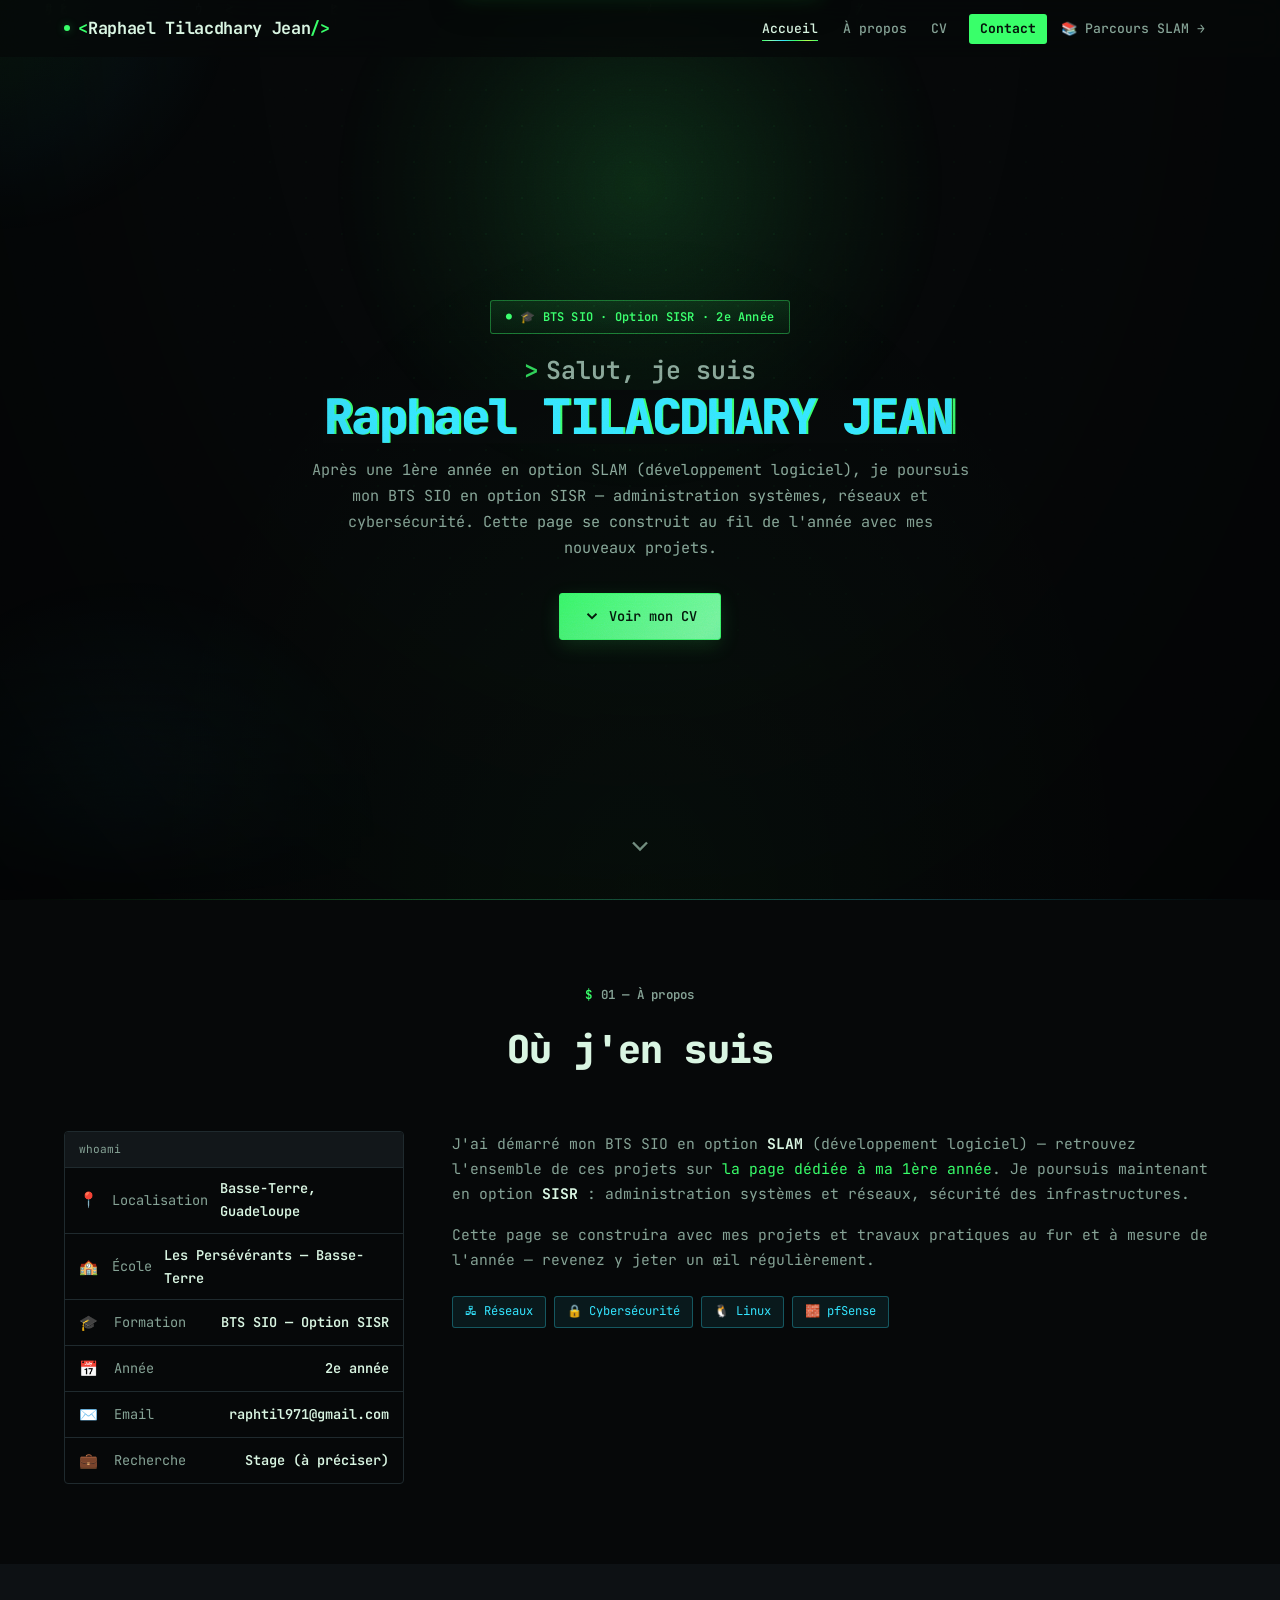
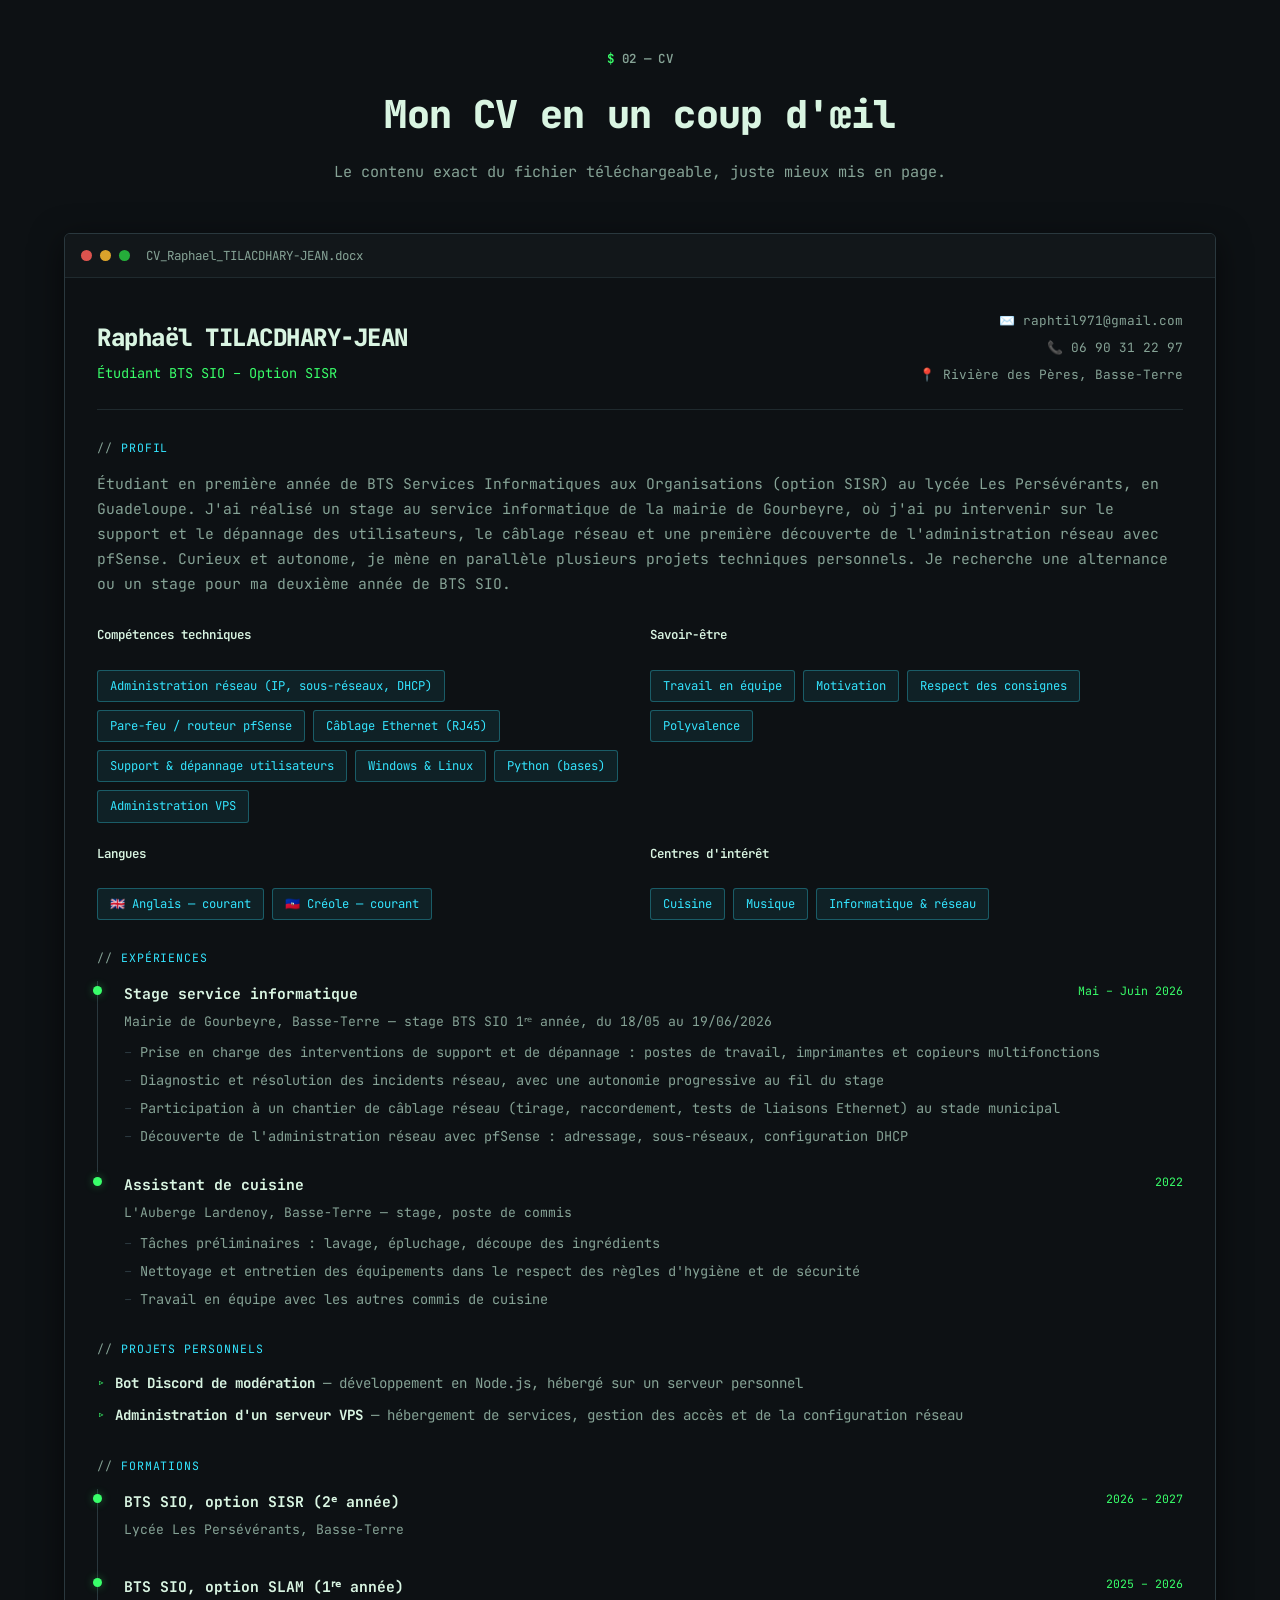
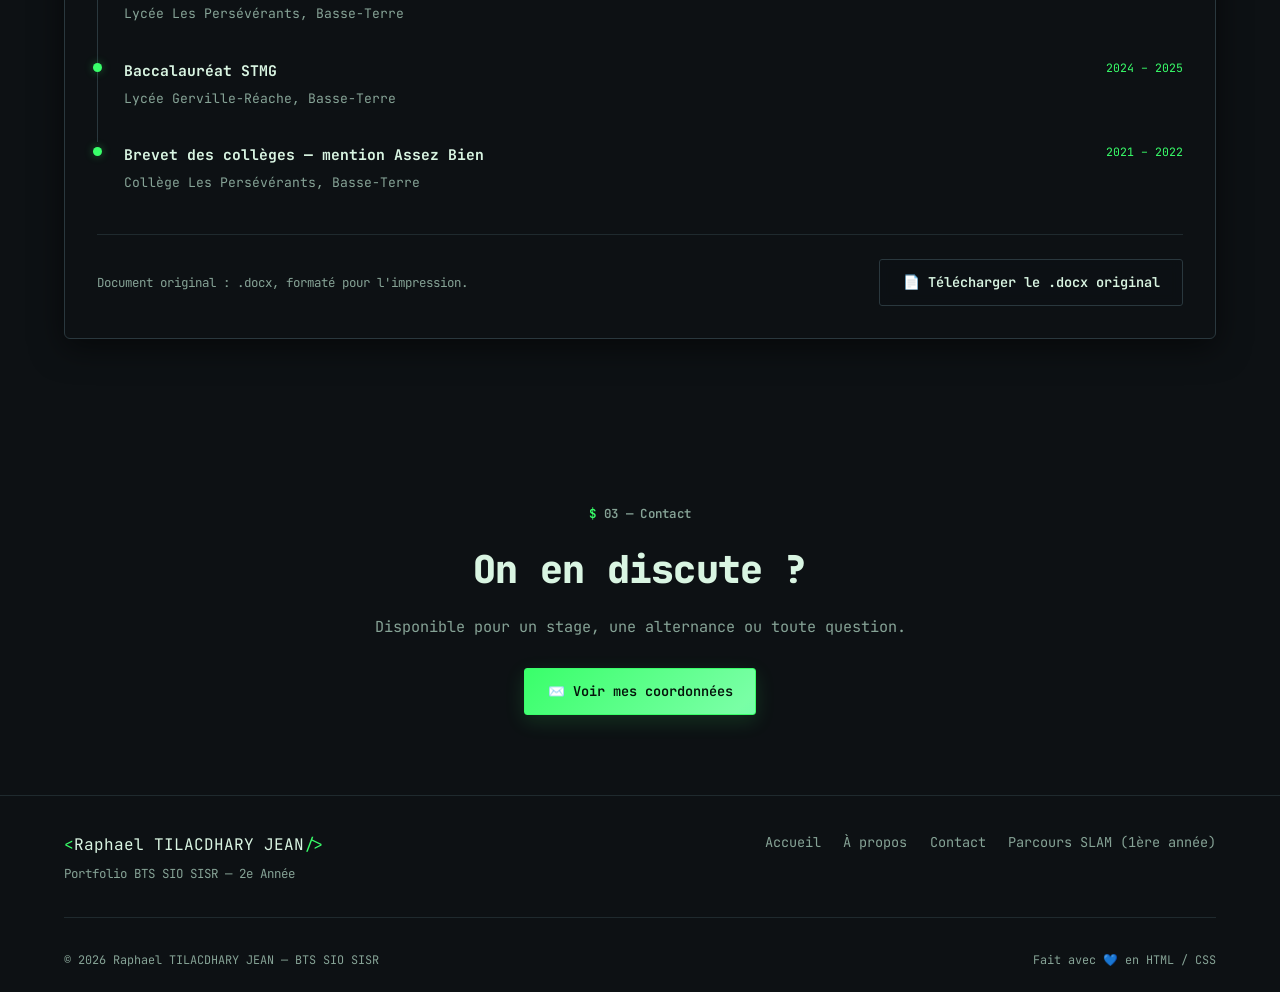
==== sisr/index.html @ 744fd6d4 "Portfolio BTS SIO : site deux parcours SLAM/SISR Serveur Python sans dépendance, visualiseur de fich" ====
<!DOCTYPE html>
<html lang="fr">
<head>
  <meta charset="UTF-8" />
  <meta name="viewport" content="width=device-width, initial-scale=1.0" />
  <meta name="description" content="Portfolio BTS SIO SISR — Raphael TILACDHARY JEAN | Réseaux, Systèmes, Cybersécurité" />
  <title>Raphael TILACDHARY JEAN — Portfolio BTS SIO SISR</title>
  <link rel="icon" href="data:image/svg+xml,%3Csvg xmlns='http://www.w3.org/2000/svg' viewBox='0 0 100 100'%3E%3Crect width='100' height='100' rx='18' fill='%23060809'/%3E%3Ctext x='50' y='68' font-family='monospace' font-size='58' font-weight='700' fill='%2339ff6a' text-anchor='middle'%3E%3E_%3C/text%3E%3C/svg%3E" />
  <link rel="stylesheet" href="../css/style.css" />
</head>
<body data-page="sisr">

  <!-- Fond animé (pluie de caractères) — voir js/effects.js -->
  <canvas id="matrixCanvas"></canvas>

  <!-- Séquence de démarrage façon terminal, une fois par session -->
  <div id="bootScreen">
    <div class="boot-box"></div>
    <button class="boot-skip" type="button">passer ⏭</button>
  </div>

  <!-- Panneau de transition entre pages (SISR ↔ SLAM) — voir js/effects.js -->
  <div id="pageTransition">
    <span class="pt-text">chargement…</span>
  </div>

  <!-- Bannière de rechargement automatique — voir js/effects.js -->
  <div id="updateBanner">
    <span class="spin"></span>
    <span>Mise à jour détectée — rechargement…</span>
  </div>

  <!-- Barre de progression de lecture (scroll) -->
  <div id="progress-bar"></div>

  <!-- ============================
       NAVIGATION
  ============================= -->
  <nav id="navbar">
    <div class="nav-container">
      <a href="#accueil" class="nav-logo">
        <span class="bracket">&lt;</span>Raphael Tilacdhary Jean<span class="bracket">/&gt;</span>
      </a>
      <button class="nav-toggle" id="navToggle" aria-label="Menu">
        <span></span><span></span><span></span>
      </button>
      <ul class="nav-links" id="navLinks">
        <li><a href="#accueil" class="nav-link">Accueil</a></li>
        <li><a href="#apropos" class="nav-link">À propos</a></li>
        <li><a href="#cv" class="nav-link">CV</a></li>
        <li><a href="#contact" class="nav-link nav-cta">Contact</a></li>
        <li><a href="../slam/" class="nav-link" title="Voir le parcours 1ère année (SLAM)">📚 Parcours SLAM →</a></li>
      </ul>
    </div>
  </nav>

  <!-- ============================
       HERO
  ============================= -->
  <section id="accueil" class="hero">
    <div class="hero-bg">
      <div class="hero-dots"></div>
      <div class="hero-glow"></div>
    </div>
    <div class="container hero-container hero-solo">
      <div class="hero-text" data-animate>
        <span class="hero-badge">🎓 BTS SIO · Option SISR · 2e Année</span>
        <h1 class="hero-title">
          <span class="hero-hello">Salut, je suis</span>
          <span class="gradient-text hero-name">Raphael TILACDHARY JEAN</span>
        </h1>
        <p class="hero-desc">
          Après une 1ère année en option SLAM (développement logiciel), je poursuis mon BTS SIO
          en option SISR — administration systèmes, réseaux et cybersécurité. Cette page se
          construit au fil de l'année avec mes nouveaux projets.
        </p>
        <div class="hero-btns">
          <a href="#cv" class="btn btn-primary">
            <svg width="18" height="18" viewBox="0 0 24 24" fill="none" stroke="currentColor" stroke-width="2.5">
              <polyline points="6 9 12 15 18 9"/>
            </svg>
            Voir mon CV
          </a>
        </div>
      </div>
    </div>
    <a href="#apropos" class="scroll-arrow" aria-label="Défiler">
      <svg width="28" height="28" viewBox="0 0 24 24" fill="none" stroke="currentColor" stroke-width="2">
        <polyline points="6 9 12 15 18 9"/>
      </svg>
    </a>
  </section>

  <!-- ============================
       À PROPOS
  ============================= -->
  <section id="apropos" class="section">
    <div class="container">
      <div class="section-head" data-animate>
        <span class="section-tag">01 — À propos</span>
        <h2>Où j'en suis</h2>
      </div>
      <div class="about-grid">
        <div class="about-left" data-animate>
          <div class="profile-card">
            <div class="profile-row">
              <span>📍</span><span>Localisation</span><strong>Basse-Terre, Guadeloupe</strong>
            </div>
            <div class="profile-row">
              <span>🏫</span><span>École</span><strong>Les Persévérants — Basse-Terre</strong>
            </div>
            <div class="profile-row">
              <span>🎓</span><span>Formation</span><strong>BTS SIO — Option SISR</strong>
            </div>
            <div class="profile-row">
              <span>📅</span><span>Année</span><strong>2e année</strong>
            </div>
            <div class="profile-row">
              <span>✉️</span><span>Email</span>
              <strong><a href="mailto:raphtil971@gmail.com">raphtil971@gmail.com</a></strong>
            </div>
            <div class="profile-row">
              <span>💼</span><span>Recherche</span><strong>Stage (à préciser)</strong>
            </div>
          </div>
        </div>
        <div class="about-right" data-animate data-delay="150">
          <p class="about-intro">
            J'ai démarré mon BTS SIO en option <strong>SLAM</strong> (développement logiciel) — retrouvez
            l'ensemble de ces projets sur <a href="../slam/">la page dédiée à ma 1ère année</a>. Je poursuis
            maintenant en option <strong>SISR</strong> : administration systèmes et réseaux, sécurité des
            infrastructures.
          </p>
          <p>
            Cette page se construira avec mes projets et travaux pratiques au fur et à mesure de l'année —
            revenez y jeter un œil régulièrement.
          </p>
          <div class="tags">
            <span class="tag">🖧 Réseaux</span>
            <span class="tag">🔒 Cybersécurité</span>
            <span class="tag">🐧 Linux</span>
            <span class="tag">🧱 pfSense</span>
          </div>
        </div>
      </div>
    </div>
  </section>

  <!-- ============================
       CV — présentation graphique (même contenu que le fichier .docx
       téléchargeable, mis en page ici plutôt qu'un simple lien).
  ============================= -->
  <section id="cv" class="section section-alt">
    <div class="container">
      <div class="section-head" data-animate>
        <span class="section-tag">02 — CV</span>
        <h2>Mon CV en un coup d'œil</h2>
        <p class="section-sub">Le contenu exact du fichier téléchargeable, juste mieux mis en page.</p>
      </div>

      <div class="cv-card" data-animate>
        <div class="cv-card-header">
          <span class="dot red"></span>
          <span class="dot yellow"></span>
          <span class="dot green"></span>
          <span class="cv-card-title">CV_Raphael_TILACDHARY-JEAN.docx</span>
        </div>
        <div class="cv-body">

          <div class="cv-top">
            <div>
              <div class="cv-name">Raphaël TILACDHARY-JEAN</div>
              <div class="cv-role">Étudiant BTS SIO – Option SISR</div>
            </div>
            <div class="cv-contacts">
              <a href="mailto:raphtil971@gmail.com">✉️ raphtil971@gmail.com</a>
              <a href="tel:+590690312297">📞 06 90 31 22 97</a>
              <span>📍 Rivière des Pères, Basse-Terre</span>
            </div>
          </div>

          <div class="cv-section">
            <div class="cv-section-title">Profil</div>
            <p class="cv-profile-text">
              Étudiant en première année de BTS Services Informatiques aux Organisations (option SISR)
              au lycée Les Persévérants, en Guadeloupe. J'ai réalisé un stage au service informatique de
              la mairie de Gourbeyre, où j'ai pu intervenir sur le support et le dépannage des utilisateurs,
              le câblage réseau et une première découverte de l'administration réseau avec pfSense. Curieux
              et autonome, je mène en parallèle plusieurs projets techniques personnels. Je recherche une
              alternance ou un stage pour ma deuxième année de BTS SIO.
            </p>
          </div>

          <div class="cv-section">
            <div class="cv-tag-groups">
              <div>
                <div class="cv-tag-group-label">Compétences techniques</div>
                <div class="tags">
                  <span class="tag">Administration réseau (IP, sous-réseaux, DHCP)</span>
                  <span class="tag">Pare-feu / routeur pfSense</span>
                  <span class="tag">Câblage Ethernet (RJ45)</span>
                  <span class="tag">Support &amp; dépannage utilisateurs</span>
                  <span class="tag">Windows &amp; Linux</span>
                  <span class="tag">Python (bases)</span>
                  <span class="tag">Administration VPS</span>
                </div>
              </div>
              <div>
                <div class="cv-tag-group-label">Savoir-être</div>
                <div class="tags">
                  <span class="tag">Travail en équipe</span>
                  <span class="tag">Motivation</span>
                  <span class="tag">Respect des consignes</span>
                  <span class="tag">Polyvalence</span>
                </div>
              </div>
              <div>
                <div class="cv-tag-group-label">Langues</div>
                <div class="tags">
                  <span class="tag">🇬🇧 Anglais — courant</span>
                  <span class="tag">🇭🇹 Créole — courant</span>
                </div>
              </div>
              <div>
                <div class="cv-tag-group-label">Centres d'intérêt</div>
                <div class="tags">
                  <span class="tag">Cuisine</span>
                  <span class="tag">Musique</span>
                  <span class="tag">Informatique &amp; réseau</span>
                </div>
              </div>
            </div>
          </div>

          <div class="cv-section">
            <div class="cv-section-title">Expériences</div>
            <div class="cv-timeline">
              <div class="cv-timeline-item">
                <div class="cv-timeline-head">
                  <span class="cv-timeline-title">Stage service informatique</span>
                  <span class="cv-timeline-date">Mai – Juin 2026</span>
                </div>
                <div class="cv-timeline-sub">Mairie de Gourbeyre, Basse-Terre — stage BTS SIO 1ʳᵉ année, du 18/05 au 19/06/2026</div>
                <ul class="cv-timeline-list">
                  <li>Prise en charge des interventions de support et de dépannage : postes de travail, imprimantes et copieurs multifonctions</li>
                  <li>Diagnostic et résolution des incidents réseau, avec une autonomie progressive au fil du stage</li>
                  <li>Participation à un chantier de câblage réseau (tirage, raccordement, tests de liaisons Ethernet) au stade municipal</li>
                  <li>Découverte de l'administration réseau avec pfSense : adressage, sous-réseaux, configuration DHCP</li>
                </ul>
              </div>
              <div class="cv-timeline-item">
                <div class="cv-timeline-head">
                  <span class="cv-timeline-title">Assistant de cuisine</span>
                  <span class="cv-timeline-date">2022</span>
                </div>
                <div class="cv-timeline-sub">L'Auberge Lardenoy, Basse-Terre — stage, poste de commis</div>
                <ul class="cv-timeline-list">
                  <li>Tâches préliminaires : lavage, épluchage, découpe des ingrédients</li>
                  <li>Nettoyage et entretien des équipements dans le respect des règles d'hygiène et de sécurité</li>
                  <li>Travail en équipe avec les autres commis de cuisine</li>
                </ul>
              </div>
            </div>
          </div>

          <div class="cv-section">
            <div class="cv-section-title">Projets personnels</div>
            <ul class="cv-projects-list">
              <li><strong>Bot Discord de modération</strong> — développement en Node.js, hébergé sur un serveur personnel</li>
              <li><strong>Administration d'un serveur VPS</strong> — hébergement de services, gestion des accès et de la configuration réseau</li>
            </ul>
          </div>

          <div class="cv-section">
            <div class="cv-section-title">Formations</div>
            <div class="cv-timeline">
              <div class="cv-timeline-item">
                <div class="cv-timeline-head">
                  <span class="cv-timeline-title">BTS SIO, option SISR (2ᵉ année)</span>
                  <span class="cv-timeline-date">2026 – 2027</span>
                </div>
                <div class="cv-timeline-sub">Lycée Les Persévérants, Basse-Terre</div>
              </div>
              <div class="cv-timeline-item">
                <div class="cv-timeline-head">
                  <span class="cv-timeline-title">BTS SIO, option SLAM (1ʳᵉ année)</span>
                  <span class="cv-timeline-date">2025 – 2026</span>
                </div>
                <div class="cv-timeline-sub">Lycée Les Persévérants, Basse-Terre</div>
              </div>
              <div class="cv-timeline-item">
                <div class="cv-timeline-head">
                  <span class="cv-timeline-title">Baccalauréat STMG</span>
                  <span class="cv-timeline-date">2024 – 2025</span>
                </div>
                <div class="cv-timeline-sub">Lycée Gerville-Réache, Basse-Terre</div>
              </div>
              <div class="cv-timeline-item">
                <div class="cv-timeline-head">
                  <span class="cv-timeline-title">Brevet des collèges — mention Assez Bien</span>
                  <span class="cv-timeline-date">2021 – 2022</span>
                </div>
                <div class="cv-timeline-sub">Collège Les Persévérants, Basse-Terre</div>
              </div>
            </div>
          </div>

          <div class="cv-footer">
            <span class="cv-footer-note">Document original : .docx, formaté pour l'impression.</span>
            <a href="../files/CV_Raphael_TILACDHARY-JEAN.docx" download class="btn btn-outline">
              📄 Télécharger le .docx original
            </a>
          </div>

        </div>
      </div>
    </div>
  </section>

  <!-- ============================
       CONTACT — renvoi vers la page dédiée /contact/, commune aux deux
       parcours (SLAM et SISR partagent la même adresse, pas de raison de
       dupliquer le contenu sur chaque page).
  ============================= -->
  <section id="contact" class="section section-alt">
    <div class="container" style="text-align:center;">
      <div class="section-head" data-animate style="margin-bottom:1.75rem;">
        <span class="section-tag">03 — Contact</span>
        <h2>On en discute ?</h2>
        <p class="section-sub">
          Disponible pour un stage, une alternance ou toute question.
        </p>
      </div>
      <div data-animate>
        <a href="../contact/" class="btn btn-primary">
          ✉️ Voir mes coordonnées
        </a>
      </div>
    </div>
  </section>

  <!-- ============================
       FOOTER
  ============================= -->
  <footer class="footer">
    <div class="container">
      <div class="footer-top">
        <div class="footer-brand">
          <span class="bracket">&lt;</span>Raphael TILACDHARY JEAN<span class="bracket">/&gt;</span>
          <p>Portfolio BTS SIO SISR — 2e Année</p>
        </div>
        <nav class="footer-nav">
          <a href="#accueil">Accueil</a>
          <a href="#apropos">À propos</a>
          <a href="#contact">Contact</a>
          <a href="../slam/">Parcours SLAM (1ère année)</a>
        </nav>
      </div>
      <div class="footer-bottom">
        <span>© 2026 Raphael TILACDHARY JEAN — BTS SIO SISR</span>
        <span>Fait avec 💙 en HTML / CSS</span>
      </div>
    </div>
  </footer>

  <!-- Bouton retour en haut -->
  <button id="toTop" aria-label="Retour en haut">
    <svg width="20" height="20" viewBox="0 0 24 24" fill="none" stroke="currentColor" stroke-width="2.5">
      <polyline points="18 15 12 9 6 15"/>
    </svg>
  </button>

  <script src="../js/script.js"></script>
  <script src="../js/effects.js"></script>
</body>
</html>
---- css/style.css ----
/* =====================================================================
   PORTFOLIO BTS SIO — Raphael TILACDHARY JEAN
   style.css — Refonte complète : identité "terminal hacker"
   Partagé par les deux pages (racine = SISR, /slam/ = SLAM).

   Sommaire
   01. Polices & tokens
   02. Reset & base
   03. Scrollbar / sélection / focus
   04. Fond Matrix + overlay CRT
   05. Séquence de boot
   06. Navigation
   07. Boutons
   08. Hero
   09. Sections communes
   10. À propos
   11. Compétences
   12. Projets
   13. Modal visualiseur de code
   14. Panneau de configuration
   15. Toast
   16. Référentiel BTS SIO
   17. Cybersécurité
   18. Contact
   19. Footer
   20. Bouton retour en haut / bouton admin
   21. Media queries (responsive)
   22. Accessibilité (reduced motion)
   ===================================================================== */

/* =====================================================================
   01. POLICES & TOKENS
   ===================================================================== */
@import url('https://fonts.googleapis.com/css2?family=JetBrains+Mono:ital,wght@0,100..800;1,100..800&display=swap');

:root {
  /* ── Couleurs de base — presque noir, plus de gris-bleu GitHub ── */
  --bg:          #060809;
  --bg-2:        #0a0d0f;
  --surface:     #0d1114;
  --surface-2:   #12171a;
  --surface-3:   #171d21;
  --border:      #1f2a2e;
  --border-2:    #2a383e;

  /* ── Accents néon — vert phosphore comme couleur signature,
     cyan et magenta en soutien pour ne pas être mono-ton ── */
  --neon:        #39ff6a;
  --neon-dim:    #1f8f42;
  --neon-glow:   rgba(57, 255, 106, 0.35);
  --cyan:        #34e5ff;
  --cyan-glow:   rgba(52, 229, 255, 0.3);
  --magenta:     #ff3fd8;
  --amber:       #ffb42e;
  --danger:      #ff4b5c;

  /* Alias conservés pour compat (thème injecté par config.json) */
  --primary:     var(--neon);
  --primary-h:   #6dffa0;
  --accent:      var(--cyan);
  --warn:        var(--amber);
  --text:        #d9f5e2;
  --muted:       #86a396;
  --gradient:    linear-gradient(135deg, var(--neon) 0%, var(--cyan) 100%);

  /* ── Typo ── */
  --font:        'JetBrains Mono', ui-monospace, 'Fira Code', Consolas, monospace;
  --mono:        var(--font);

  /* ── Échelle d'espacement ── */
  --sp-1: 0.25rem; --sp-2: 0.5rem; --sp-3: 0.75rem; --sp-4: 1rem;
  --sp-5: 1.5rem;  --sp-6: 2rem;   --sp-7: 3rem;    --sp-8: 5rem;

  /* ── Forme ── */
  --radius:      4px;
  --radius-sm:   3px;
  --radius-lg:   6px;

  /* ── Ombres / lueurs ── */
  --shadow:      0 8px 32px rgba(0,0,0,0.55);
  --glow:        0 0 24px var(--neon-glow);
  --glow-cyan:   0 0 24px var(--cyan-glow);

  --trans:       0.18s cubic-bezier(.4,0,.2,1);
  --trans-slow:  0.4s cubic-bezier(.4,0,.2,1);
}

/* =====================================================================
   02. RESET & BASE
   ===================================================================== */
*, *::before, *::after { box-sizing: border-box; margin: 0; padding: 0; }
html { scroll-behavior: smooth; font-size: 16px; }
body {
  font-family: var(--font);
  background: var(--bg);
  color: var(--text);
  line-height: 1.7;
  overflow-x: hidden;
  position: relative;
}
a { color: var(--neon); text-decoration: none; transition: color var(--trans); }
a:hover { color: var(--primary-h); }
img { max-width: 100%; display: block; }
ul { list-style: none; }
strong { color: #fff; font-weight: 700; }
h1, h2, h3, h4 { font-family: var(--font); letter-spacing: -0.02em; }

/* =====================================================================
   03. SCROLLBAR / SÉLECTION / FOCUS
   ===================================================================== */
::selection { background: var(--neon); color: #04140a; }
::-webkit-scrollbar { width: 10px; height: 10px; }
::-webkit-scrollbar-track { background: var(--bg); }
::-webkit-scrollbar-thumb { background: var(--border-2); border-radius: 99px; border: 2px solid var(--bg); }
::-webkit-scrollbar-thumb:hover { background: var(--neon-dim); }
html { scrollbar-color: var(--border-2) var(--bg); scrollbar-width: thin; }

:focus-visible {
  outline: 2px solid var(--neon);
  outline-offset: 2px;
}

/* ── Barre de progression de lecture ── */
#progress-bar {
  position: fixed;
  top: 0; left: 0;
  width: 0%;
  height: 2px;
  background: var(--neon);
  box-shadow: 0 0 8px var(--neon-glow);
  z-index: 9999;
  transition: width 0.1s linear;
}

.container {
  max-width: 1200px;
  margin: 0 auto;
  padding: 0 1.5rem;
  position: relative;
  z-index: 1;
}

/* =====================================================================
   04. FOND MATRIX + OVERLAY CRT
   ===================================================================== */
#matrixCanvas {
  position: fixed;
  inset: 0;
  width: 100%;
  height: 100%;
  z-index: 0;
  opacity: 0.16;
  pointer-events: none;
}

/* Balayage CRT — lignes de scan très discrètes sur toute la page */
body::before {
  content: '';
  position: fixed;
  inset: 0;
  z-index: 50;
  pointer-events: none;
  background: repeating-linear-gradient(
    to bottom,
    rgba(255,255,255,0.012) 0px,
    rgba(255,255,255,0.012) 1px,
    transparent 1px,
    transparent 3px
  );
  mix-blend-mode: overlay;
}

/* Vignette douce pour resserrer le regard vers le centre */
body::after {
  content: '';
  position: fixed;
  inset: 0;
  z-index: 50;
  pointer-events: none;
  background: radial-gradient(ellipse at 50% 0%, transparent 45%, rgba(0,0,0,0.55) 130%);
}

/* =====================================================================
   05. SÉQUENCE DE BOOT
   ===================================================================== */
#bootScreen {
  position: fixed;
  inset: 0;
  z-index: 10000;
  background: #030404;
  display: flex;
  align-items: center;
  justify-content: center;
  padding: 2rem;
  transition: opacity 0.5s ease, visibility 0.5s ease;
}
#bootScreen.hidden { opacity: 0; visibility: hidden; pointer-events: none; }
.boot-box {
  width: 100%;
  max-width: 620px;
  font-size: 0.9rem;
  line-height: 1.9;
}
.boot-line {
  color: var(--muted);
  white-space: pre-wrap;
  opacity: 0;
  animation: bootIn 0.25s ease forwards;
}
.boot-line .ok    { color: var(--neon); font-weight: 700; }
.boot-line .path  { color: var(--cyan); }
.boot-line.prompt { color: var(--text); }
.boot-line.prompt::before { content: '❯ '; color: var(--neon); }
@keyframes bootIn { to { opacity: 1; } }
.boot-cursor {
  display: inline-block;
  width: 8px; height: 1em;
  background: var(--neon);
  vertical-align: text-bottom;
  animation: blink 1s steps(1) infinite;
  margin-left: 2px;
}
.boot-skip {
  position: fixed;
  bottom: 1.5rem; right: 1.5rem;
  color: var(--muted);
  font-size: 0.75rem;
  border: 1px solid var(--border-2);
  padding: 0.4rem 0.85rem;
  border-radius: var(--radius-sm);
  cursor: pointer;
  background: transparent;
  font-family: var(--font);
  transition: all var(--trans);
}
.boot-skip:hover { color: var(--neon); border-color: var(--neon); }
@keyframes blink { 0%,49%{opacity:1} 50%,100%{opacity:0} }

/* =====================================================================
   05bis. TRANSITION ENTRE PAGES (SISR ↔ SLAM)
   Panneau plein écran, couvrant par défaut (pour ne jamais laisser voir
   un flash de page brute au chargement), qui se retire en glissant vers
   la droite à l'arrivée sur une page, et revient en sens inverse juste
   avant de quitter la page (voir js/effects.js : initPageTransitions).
   ===================================================================== */
#pageTransition {
  position: fixed;
  inset: 0;
  z-index: 10001;
  background: var(--bg);
  display: flex;
  align-items: center;
  justify-content: center;
  transform: translateX(0);
  transition: transform 0.5s cubic-bezier(.76,0,.24,1);
}
#pageTransition::after {
  content: '';
  position: absolute;
  top: 0; right: -2px; bottom: 0;
  width: 2px;
  background: var(--neon);
  box-shadow: 0 0 24px var(--neon-glow);
}
#pageTransition.leaving { transform: translateX(101%); }
#pageTransition.hidden  { display: none; }
.pt-text {
  font-family: var(--font);
  color: var(--neon);
  font-size: 0.82rem;
  display: flex;
  align-items: center;
  gap: 0.65rem;
  letter-spacing: 0.02em;
}
.pt-text::before {
  content: '';
  width: 8px; height: 8px;
  border-radius: 50%;
  background: var(--neon);
  box-shadow: 0 0 10px var(--neon-glow);
  animation: dotPulse 0.8s ease-in-out infinite;
}

/* ── Curseur lumineux (desktop uniquement, ajouté par effects.js) ── */
#cursorGlow {
  position: fixed;
  top: 0; left: 0;
  width: 460px; height: 460px;
  margin-left: -230px; margin-top: -230px;
  border-radius: 50%;
  background: radial-gradient(circle, rgba(57,255,106,0.07), rgba(52,229,255,0.03) 45%, transparent 72%);
  pointer-events: none;
  z-index: 2;
  will-change: transform;
}
@media (max-width: 768px), (pointer: coarse) { #cursorGlow { display: none; } }

/* =====================================================================
   06. NAVIGATION
   ===================================================================== */
#navbar {
  position: fixed;
  top: 0; left: 0; right: 0;
  z-index: 100;
  padding: 0.85rem 0;
  background: rgba(6, 8, 9, 0.75);
  backdrop-filter: blur(14px);
  -webkit-backdrop-filter: blur(14px);
  border-bottom: 1px solid transparent;
  transition: border-color var(--trans), background var(--trans);
}
#navbar.scrolled {
  border-color: var(--border);
  background: rgba(6, 8, 9, 0.92);
}
.nav-container {
  max-width: 1200px;
  margin: 0 auto;
  padding: 0 1.5rem;
  display: flex;
  align-items: center;
  justify-content: space-between;
}
.nav-logo {
  font-size: 1.05rem;
  font-weight: 700;
  color: var(--text) !important;
  letter-spacing: -0.02em;
  position: relative;
  padding-left: 0.9rem;
}
.nav-logo::before {
  content: '';
  position: absolute;
  left: 0; top: 50%;
  width: 6px; height: 6px;
  background: var(--neon);
  border-radius: 50%;
  transform: translateY(-50%);
  box-shadow: 0 0 8px var(--neon-glow);
  animation: dotPulse 2.4s ease-in-out infinite;
}
@keyframes dotPulse { 0%,100%{opacity:1} 50%{opacity:0.35} }
.bracket { color: var(--neon); }
.nav-links {
  display: flex;
  align-items: center;
  gap: 0.15rem;
}
.nav-link {
  color: var(--muted);
  padding: 0.4rem 0.7rem;
  border-radius: var(--radius-sm);
  font-size: 0.82rem;
  font-weight: 500;
  position: relative;
  transition: color var(--trans);
}
.nav-link::after {
  content: '';
  position: absolute;
  left: 0.7rem; right: 0.7rem; bottom: 0.15rem;
  height: 1px;
  background: var(--neon);
  transform: scaleX(0);
  transform-origin: left;
  transition: transform var(--trans);
}
.nav-link:hover, .nav-link.active { color: var(--text); }
.nav-link:hover::after, .nav-link.active::after { transform: scaleX(1); }
.nav-cta {
  background: var(--neon) !important;
  color: #04140a !important;
  margin-left: 0.5rem;
  font-weight: 700;
}
.nav-cta::after { display: none; }
.nav-cta:hover { background: var(--primary-h) !important; box-shadow: var(--glow); }
.nav-cfg {
  background: none;
  border: 1px solid var(--border-2);
  font-family: var(--font);
  cursor: pointer;
  margin-left: 0.4rem;
  font-size: 0.75rem;
  color: var(--muted);
  border-radius: var(--radius-sm);
  padding: 0.4rem 0.7rem;
  transition: all var(--trans);
}
.nav-cfg:hover { border-color: var(--amber); color: var(--amber) !important; }

.nav-toggle {
  display: none;
  flex-direction: column;
  gap: 5px;
  background: none;
  border: none;
  cursor: pointer;
  padding: 4px;
}
.nav-toggle span {
  display: block;
  width: 22px;
  height: 2px;
  background: var(--text);
  transition: transform var(--trans), opacity var(--trans);
}
.nav-toggle.open span:nth-child(1) { transform: translateY(7px) rotate(45deg); }
.nav-toggle.open span:nth-child(2) { opacity: 0; }
.nav-toggle.open span:nth-child(3) { transform: translateY(-7px) rotate(-45deg); }

/* =====================================================================
   07. BOUTONS
   ===================================================================== */
.btn {
  display: inline-flex;
  align-items: center;
  gap: 0.55rem;
  padding: 0.7rem 1.4rem;
  border-radius: var(--radius-sm);
  font-size: 0.85rem;
  font-family: var(--font);
  font-weight: 600;
  border: 1px solid transparent;
  cursor: pointer;
  transition: color var(--trans), border-color var(--trans), background var(--trans), transform var(--trans), box-shadow var(--trans);
  text-decoration: none;
  position: relative;
  isolation: isolate;
  overflow: hidden;
}
.btn:active { transform: translateY(0) scale(0.97); }
/* Balayage au survol : une bande claire traverse le bouton */
.btn::before {
  content: '';
  position: absolute;
  inset: 0;
  background: linear-gradient(100deg, transparent 40%, rgba(255,255,255,0.18) 50%, transparent 60%);
  transform: translateX(-120%);
  transition: transform 0.5s ease;
  z-index: -1;
}
.btn:hover::before { transform: translateX(120%); }

.btn-primary {
  background: var(--neon);
  color: #04140a;
  border-color: var(--neon);
}
.btn-primary:hover { background: var(--primary-h); box-shadow: var(--glow); transform: translateY(-2px); }
.btn-outline {
  background: transparent;
  color: var(--text);
  border-color: var(--border-2);
}
.btn-outline:hover { border-color: var(--neon); color: var(--neon); transform: translateY(-2px); }
.btn-block { display: flex; width: 100%; justify-content: center; }
.btn-block + .btn-block { margin-top: 0.75rem; }

/* Animations apparition au scroll */
[data-animate] {
  opacity: 0;
  transform: translateY(20px);
  transition: opacity 0.5s ease, transform 0.5s ease;
}
[data-animate].visible { opacity: 1; transform: translateY(0); }
[data-delay="50"]  { transition-delay: 50ms; }
[data-delay="100"] { transition-delay: 100ms; }
[data-delay="150"] { transition-delay: 150ms; }
[data-delay="200"] { transition-delay: 200ms; }
[data-delay="250"] { transition-delay: 250ms; }
[data-delay="300"] { transition-delay: 300ms; }

/* =====================================================================
   08. HERO
   ===================================================================== */
.hero {
  min-height: 100vh;
  display: flex;
  align-items: center;
  position: relative;
  overflow: hidden;
  padding-top: 80px;
}
.hero-bg { position: absolute; inset: 0; pointer-events: none; }
.hero-dots {
  position: absolute; inset: 0;
  background-image: radial-gradient(circle, rgba(57,255,106,0.1) 1px, transparent 1px);
  background-size: 36px 36px;
  opacity: 0.5;
  mask-image: radial-gradient(ellipse at 50% 30%, black 0%, transparent 70%);
}
.hero-glow {
  position: absolute; top: -15%; right: -5%;
  width: 640px; height: 640px;
  background: radial-gradient(circle, rgba(57,255,106,0.1) 0%, transparent 65%);
}
.hero-container {
  display: grid;
  grid-template-columns: 1fr 1fr;
  gap: 3rem;
  align-items: center;
  width: 100%;
}
.hero-text { padding: 2rem 0; }

.hero-badge {
  display: inline-flex;
  align-items: center;
  gap: 0.5rem;
  background: rgba(57,255,106,0.08);
  border: 1px solid rgba(57,255,106,0.35);
  color: var(--neon);
  padding: 0.35rem 0.9rem;
  border-radius: var(--radius-sm);
  font-size: 0.75rem;
  font-weight: 600;
  letter-spacing: 0.02em;
  margin-bottom: 1.4rem;
}
.hero-badge::before { content: '●'; font-size: 0.6rem; animation: dotPulse 2s ease-in-out infinite; }

.hero-text h1 {
  font-size: clamp(2rem, 4.6vw, 3.2rem);
  font-weight: 800;
  line-height: 1.18;
  margin-bottom: 0.85rem;
  letter-spacing: -0.03em;
}

/* Effet glitch — appliqué au nom via data-text (rempli en JS) */
.gradient-text {
  background: var(--gradient);
  -webkit-background-clip: text;
  -webkit-text-fill-color: transparent;
  background-clip: text;
  position: relative;
  display: inline-block;
}
.gradient-text.glitch { -webkit-text-fill-color: initial; background: none; color: var(--neon); }
.gradient-text.glitch::before,
.gradient-text.glitch::after {
  content: attr(data-text);
  position: absolute;
  left: 0; top: 0;
  width: 100%;
  background: var(--bg);
  overflow: hidden;
  color: var(--neon);
}
.gradient-text.glitch::before {
  left: 2px;
  text-shadow: -1px 0 var(--magenta);
  clip-path: inset(0 0 0 0);
  animation: glitchTop 4.5s infinite linear alternate-reverse;
}
.gradient-text.glitch::after {
  left: -2px;
  text-shadow: 1px 0 var(--cyan);
  clip-path: inset(0 0 0 0);
  animation: glitchBottom 4.2s infinite linear alternate-reverse;
}
@keyframes glitchTop {
  0%   { clip-path: inset(0 0 88% 0); transform: translate(0,0); }
  10%  { clip-path: inset(10% 0 60% 0); transform: translate(-2px,0); }
  20%  { clip-path: inset(70% 0 5% 0); transform: translate(2px,0); }
  30%  { clip-path: inset(40% 0 40% 0); transform: translate(-1px,0); }
  100% { clip-path: inset(92% 0 2% 0); transform: translate(0,0); }
}
@keyframes glitchBottom {
  0%   { clip-path: inset(60% 0 5% 0); transform: translate(0,0); }
  15%  { clip-path: inset(5% 0 70% 0); transform: translate(2px,0); }
  35%  { clip-path: inset(30% 0 40% 0); transform: translate(-2px,0); }
  60%  { clip-path: inset(80% 0 5% 0); transform: translate(1px,0); }
  100% { clip-path: inset(10% 0 60% 0); transform: translate(0,0); }
}

.hero-typewriter {
  font-size: 1.1rem;
  color: var(--cyan);
  min-height: 2rem;
  margin-bottom: 1.4rem;
  font-weight: 500;
}
.cursor { animation: blink 1s steps(1) infinite; color: var(--neon); }
.hero-desc {
  color: var(--muted);
  font-size: 0.95rem;
  max-width: 520px;
  margin-bottom: 2rem;
}
.hero-btns { display: flex; gap: 1rem; flex-wrap: wrap; margin-bottom: 2.5rem; }

/* Stats */
.hero-stats { display: flex; align-items: center; gap: 1.5rem; }
.stat { text-align: center; }
.stat-num {
  display: block;
  font-size: 1.9rem;
  font-weight: 800;
  color: var(--neon);
  text-shadow: 0 0 16px var(--neon-glow);
}
.stat-lbl { font-size: 0.72rem; color: var(--muted); text-transform: uppercase; letter-spacing: 0.05em; }
.stat-sep { width: 1px; height: 36px; background: var(--border-2); }

/* Carte code hero — fenêtre de terminal */
.hero-card {
  background: var(--surface);
  border: 1px solid var(--border-2);
  border-radius: var(--radius-lg);
  overflow: hidden;
  box-shadow: var(--shadow);
  position: relative;
}
.hero-card::after {
  /* fine ligne de scan qui descend une fois la carte visible */
  content: '';
  position: absolute;
  left: 0; right: 0; top: -20%;
  height: 40%;
  background: linear-gradient(to bottom, transparent, rgba(57,255,106,0.06), transparent);
  animation: scanSweep 5s linear infinite;
  pointer-events: none;
}
@keyframes scanSweep { from { top: -40%; } to { top: 120%; } }
.code-header {
  display: flex;
  align-items: center;
  gap: 0.5rem;
  padding: 0.7rem 1rem;
  background: var(--surface-2);
  border-bottom: 1px solid var(--border);
}
.dot { width: 11px; height: 11px; border-radius: 50%; opacity: 0.85; }
.dot.red    { background: #ff5f57; }
.dot.yellow { background: #febc2e; }
.dot.green  { background: #28c840; }
.code-filename { font-family: var(--font); font-size: 0.78rem; color: var(--muted); margin-left: 0.5rem; }
.code-body { padding: 1.4rem; font-size: 0.8rem; line-height: 1.7; overflow-x: auto; }
code { font-family: var(--font); }
.kw  { color: var(--magenta); }
.str { color: var(--cyan); }
.cm  { color: var(--muted); font-style: italic; }
.fn  { color: #b993ff; }
.dec { color: var(--amber); }

.scroll-arrow {
  position: absolute;
  bottom: 2rem; left: 50%;
  transform: translateX(-50%);
  color: var(--muted);
  animation: bounce 2s infinite;
  transition: color var(--trans);
}
.scroll-arrow:hover { color: var(--neon); }
@keyframes bounce { 0%,100%{transform:translateX(-50%) translateY(0)} 50%{transform:translateX(-50%) translateY(8px)} }

/* =====================================================================
   09. SECTIONS COMMUNES
   ===================================================================== */
.section { padding: 5rem 0; position: relative; }
.section-alt { background: var(--surface); }
.section-head { text-align: center; margin-bottom: 3rem; }
.section-tag {
  display: inline-flex;
  align-items: center;
  gap: 0.5rem;
  font-family: var(--font);
  font-size: 0.78rem;
  letter-spacing: 0.02em;
  color: var(--muted);
  font-weight: 600;
  margin-bottom: 0.75rem;
}
.section-tag::before { content: '$'; color: var(--neon); }
.section-head h2 {
  font-size: clamp(1.6rem, 3.6vw, 2.4rem);
  font-weight: 800;
  letter-spacing: -0.02em;
}
.section-sub { color: var(--muted); margin-top: 0.75rem; font-size: 0.95rem; }

/* =====================================================================
   10. À PROPOS
   ===================================================================== */
.about-grid { display: grid; grid-template-columns: 340px 1fr; gap: 3rem; align-items: start; }
.avatar {
  background: var(--surface-2);
  border: 1px solid var(--border);
  border-radius: var(--radius-lg);
  padding: 2rem;
  text-align: center;
  position: relative;
}
.avatar::before, .avatar::after,
.profile-card { /* corner brackets réutilisées plus bas */ }
.avatar svg { width: 90px; height: 90px; margin: 0 auto 0.5rem; }
.avatar-hint { font-size: 0.72rem; color: var(--muted); display: block; margin-bottom: 1rem; }

.profile-card {
  text-align: left;
  border: 1px solid var(--border);
  border-radius: var(--radius);
  overflow: hidden;
}
.profile-card::before {
  content: 'whoami';
  display: block;
  font-size: 0.7rem;
  color: var(--muted);
  background: var(--surface-2);
  padding: 0.5rem 0.9rem;
  border-bottom: 1px solid var(--border);
}
.profile-row {
  display: flex;
  align-items: center;
  gap: 0.75rem;
  padding: 0.6rem 0.9rem;
  border-bottom: 1px solid var(--border);
  font-size: 0.85rem;
}
.profile-row:last-child { border-bottom: none; }
.profile-row span:first-child { font-size: 0.95rem; width: 1.4rem; }
.profile-row span:nth-child(2) { color: var(--muted); flex: 1; }
.profile-row strong, .profile-row a { color: var(--text); font-weight: 600; }
.about-intro { font-size: 1rem; margin-bottom: 1rem; }
.about-right p { color: var(--muted); margin-bottom: 1rem; font-size: 0.92rem; }
.about-right p strong { color: var(--text); }
.tags { display: flex; flex-wrap: wrap; gap: 0.5rem; margin-top: 1.5rem; }
.tag {
  background: rgba(52,229,255,0.08);
  border: 1px solid rgba(52,229,255,0.3);
  color: var(--cyan);
  padding: 0.3rem 0.75rem;
  border-radius: var(--radius-sm);
  font-family: var(--font);
  font-size: 0.76rem;
}

/* =====================================================================
   11. COMPÉTENCES
   ===================================================================== */
.skills-grid { display: grid; grid-template-columns: repeat(2, 1fr); gap: 1.25rem; }
.skill-block {
  background: var(--surface);
  border: 1px solid var(--border);
  border-radius: var(--radius);
  padding: 1.4rem;
  position: relative;
}
.skill-block-wide { grid-column: span 2; }
.skill-title {
  display: flex; align-items: center; gap: 0.5rem;
  font-size: 0.92rem; font-weight: 700;
  margin-bottom: 1.2rem; color: var(--text);
}
.bars { display: flex; flex-direction: column; gap: 0.9rem; }
.bar-label {
  display: flex; justify-content: space-between;
  font-family: var(--font); font-size: 0.78rem; color: var(--muted); margin-bottom: 0.3rem;
}
.bar-track { height: 5px; background: var(--surface-2); border-radius: 99px; overflow: hidden; }
.bar-fill {
  height: 100%; width: 0%;
  background: linear-gradient(90deg, var(--neon-dim), var(--neon));
  box-shadow: 0 0 8px var(--neon-glow);
  border-radius: 99px;
  transition: width 1.1s cubic-bezier(.4,0,.2,1) 0.2s;
}
.tech-tags { display: flex; flex-wrap: wrap; gap: 0.5rem; }
.tech-tag {
  padding: 0.28rem 0.7rem;
  border-radius: var(--radius-sm);
  font-family: var(--font);
  font-size: 0.74rem;
  font-weight: 500;
  border: 1px solid;
  transition: all var(--trans);
}
.t-python { background: rgba(52,229,255,0.08);  border-color: rgba(52,229,255,0.3);  color: var(--cyan); }
.t-java   { background: rgba(255,180,46,0.08);  border-color: rgba(255,180,46,0.3);  color: var(--amber); }
.t-web    { background: rgba(57,255,106,0.08);  border-color: rgba(57,255,106,0.3);  color: var(--neon); }
.t-db     { background: rgba(255,180,46,0.08);  border-color: rgba(255,180,46,0.3);  color: var(--amber); }
.t-cloud  { background: rgba(255,63,216,0.08);  border-color: rgba(255,63,216,0.3);  color: var(--magenta); }
.t-ai     { background: rgba(255,75,92,0.08);   border-color: rgba(255,75,92,0.3);   color: var(--danger); }
.t-tool   { background: rgba(107,128,121,0.12); border-color: var(--border-2);       color: var(--muted); }
.t-os     { background: rgba(57,255,106,0.08);  border-color: rgba(57,255,106,0.3);  color: var(--neon); }
.concept-list { display: flex; flex-direction: column; gap: 0.55rem; }
.concept-list li {
  display: flex; align-items: center; gap: 0.6rem;
  font-size: 0.87rem; color: var(--muted);
}
.check { font-size: 0.85rem; color: var(--neon); }

/* =====================================================================
   12. PROJETS
   ===================================================================== */
.filters { display: flex; flex-wrap: wrap; gap: 0.5rem; justify-content: center; margin-bottom: 2.5rem; }
.filter {
  padding: 0.42rem 1rem;
  border-radius: var(--radius-sm);
  border: 1px solid var(--border-2);
  background: transparent;
  color: var(--muted);
  font-family: var(--font);
  font-size: 0.78rem;
  cursor: pointer;
  transition: all var(--trans);
}
.filter:hover { border-color: var(--neon); color: var(--neon); }
.filter.active { background: var(--neon); border-color: var(--neon); color: #04140a; font-weight: 700; }

.projects-grid { display: grid; grid-template-columns: repeat(3, 1fr); gap: 1.25rem; }
.project-card {
  background: var(--surface);
  border: 1px solid var(--border);
  border-radius: var(--radius);
  padding: 1.4rem;
  display: flex;
  flex-direction: column;
  gap: 0.7rem;
  position: relative;
  transition: border-color var(--trans), transform 0.15s ease-out;
  will-change: transform;
}
/* Coins HUD qui apparaissent au survol */
.project-card::before, .project-card::after,
.cyber-card::before, .cyber-card::after,
.ref-card::before, .ref-card::after,
.contact-item::before, .contact-item::after {
  content: '';
  position: absolute;
  width: 10px; height: 10px;
  border: 1px solid var(--neon);
  opacity: 0;
  transition: opacity var(--trans);
  pointer-events: none;
}
.project-card::before, .cyber-card::before, .ref-card::before, .contact-item::before {
  top: -1px; left: -1px; border-right: none; border-bottom: none;
}
.project-card::after, .cyber-card::after, .ref-card::after, .contact-item::after {
  bottom: -1px; right: -1px; border-left: none; border-top: none;
}
.project-card:hover, .cyber-card:hover, .ref-card:hover, .contact-item:hover {
  border-color: var(--border-2);
}
.project-card:hover::before, .project-card:hover::after,
.cyber-card:hover::before, .cyber-card:hover::after,
.ref-card:hover::before, .ref-card:hover::after,
.contact-item:hover::before, .contact-item:hover::after { opacity: 1; }

.card-featured {
  border-color: rgba(57,255,106,0.35);
  background: linear-gradient(160deg, rgba(57,255,106,0.05), var(--surface) 60%);
}
/* Bannière "spotlight" — uniquement sur la page Projets dédiée : le
   projet phare (ZARMY, déjà marqué featured:true dans config.json) prend
   toute la largeur de la grille au lieu d'être une tuile parmi d'autres.
   Scopé à cette page via data-page pour ne rien changer ailleurs. */
body[data-page="slam-projets"] .card-featured {
  grid-column: 1 / -1;
  padding: 2.2rem;
}
body[data-page="slam-projets"] .card-featured .project-icon { font-size: 2.8rem; }
body[data-page="slam-projets"] .card-featured h3 { font-size: 1.4rem; }
body[data-page="slam-projets"] .card-featured p { font-size: 0.95rem; max-width: 640px; }
.project-top { display: flex; justify-content: space-between; align-items: flex-start; flex-wrap: wrap; gap: 0.5rem; }
.project-star { font-family: var(--font); font-size: 0.72rem; color: var(--amber); font-weight: 700; }
.project-techs { display: flex; flex-wrap: wrap; gap: 0.35rem; }
.project-techs span {
  background: var(--surface-2);
  border: 1px solid var(--border-2);
  color: var(--muted);
  padding: 0.15rem 0.5rem;
  border-radius: var(--radius-sm);
  font-family: var(--font);
  font-size: 0.68rem;
}
.project-icon { font-size: 1.7rem; }
.project-card h3 { font-size: 1.02rem; font-weight: 700; color: var(--text); }
.project-card p { font-size: 0.84rem; color: var(--muted); flex: 1; }
.project-card p strong { color: var(--text); }
.project-kpis {
  display: flex; gap: 1rem; flex-wrap: wrap;
  font-size: 0.76rem; color: var(--muted);
  padding: 0.65rem 0; border-top: 1px solid var(--border); border-bottom: 1px solid var(--border);
}
.project-kpis b { color: var(--cyan); }
.project-comps { display: flex; flex-wrap: wrap; gap: 0.4rem; }
.project-comps span {
  background: rgba(57,255,106,0.08);
  border: 1px solid rgba(57,255,106,0.25);
  color: var(--neon);
  padding: 0.18rem 0.55rem;
  border-radius: var(--radius-sm);
  font-family: var(--font);
  font-size: 0.68rem;
}
.project-links { display: flex; gap: 0.5rem; flex-wrap: wrap; margin-top: auto; }
.plink {
  display: inline-flex; align-items: center; gap: 0.3rem;
  padding: 0.4rem 0.75rem;
  border-radius: var(--radius-sm);
  font-family: var(--font);
  font-size: 0.76rem; font-weight: 500;
  transition: all var(--trans);
}
.plink-main { background: var(--neon); color: #04140a; font-weight: 700; }
.plink-main:hover { background: var(--primary-h); }
.plink-sec { background: var(--surface-2); border: 1px solid var(--border-2); color: var(--muted); }
.plink-sec:hover { border-color: var(--neon); color: var(--neon); }
.project-card.hidden { display: none; }

button.plink, button.cy-btn, button.btn { font-family: inherit; cursor: pointer; }
button.plink { font-size: 0.76rem; }

/* =====================================================================
   13. MODAL VISUALISEUR DE CODE
   ===================================================================== */
.cm-overlay {
  position: fixed; inset: 0;
  background: rgba(2, 3, 3, 0.85);
  backdrop-filter: blur(6px);
  z-index: 500;
  display: flex; align-items: center; justify-content: center;
  opacity: 0; pointer-events: none;
  transition: opacity 0.2s ease;
}
.cm-overlay.active { opacity: 1; pointer-events: all; }
.cm-box {
  background: var(--bg-2);
  border: 1px solid var(--border-2);
  border-radius: var(--radius-lg);
  width: 92vw; max-width: 1150px; height: 88vh;
  display: flex; flex-direction: column; overflow: hidden;
  box-shadow: 0 30px 90px rgba(0,0,0,0.85), 0 0 0 1px rgba(57,255,106,0.06);
  transform: scale(0.97) translateY(8px);
  transition: transform 0.22s ease;
}
.cm-overlay.active .cm-box { transform: scale(1) translateY(0); }
.cm-header {
  display: flex; justify-content: space-between; align-items: center; gap: 1rem;
  padding: 0.75rem 1.2rem;
  background: var(--surface-2);
  border-bottom: 1px solid var(--border);
  flex-shrink: 0;
}
.cm-title { display: flex; align-items: center; gap: 0.6rem; overflow: hidden; min-width: 0; }
.cm-fname {
  font-family: var(--font); font-weight: 600; font-size: 0.88rem; color: var(--text);
  white-space: nowrap; overflow: hidden; text-overflow: ellipsis;
}
.cm-badge {
  background: rgba(57,255,106,0.12);
  border: 1px solid rgba(57,255,106,0.35);
  color: var(--neon);
  padding: 0.1rem 0.6rem;
  border-radius: var(--radius-sm);
  font-family: var(--font);
  font-size: 0.68rem; font-weight: 700;
  white-space: nowrap; text-transform: uppercase; letter-spacing: 0.04em;
}
.cm-meta { font-family: var(--font); font-size: 0.74rem; color: var(--muted); white-space: nowrap; }
.cm-actions { display: flex; gap: 0.5rem; flex-shrink: 0; }
.cm-btn {
  background: var(--surface); border: 1px solid var(--border-2); color: var(--muted);
  padding: 0.36rem 0.8rem; border-radius: var(--radius-sm);
  font-family: var(--font); font-size: 0.76rem;
  cursor: pointer; display: inline-flex; align-items: center; gap: 0.35rem;
  transition: all var(--trans);
}
.cm-btn:hover { border-color: var(--neon); color: var(--text); }
.cm-close-btn { padding: 0.36rem 0.6rem; font-size: 0.95rem; }
.cm-close-btn:hover { border-color: var(--danger); color: var(--danger); }
.cm-body { flex: 1; overflow: auto; background: var(--bg-2); }
.cm-pre { margin: 0; padding: 1rem 0; font-size: 0.8rem; line-height: 1.65; background: transparent !important; }
.cm-pre code { display: block; }
.cm-line { display: flex; min-height: 1.65em; }
.cm-line:hover { background: rgba(57,255,106,0.05); }
.cm-ln {
  min-width: 50px; text-align: right; padding: 0 1.1rem 0 0;
  color: rgba(107,128,121,0.5); user-select: none; flex-shrink: 0;
  font-size: 0.74rem; line-height: 1.65; border-right: 1px solid var(--border);
}
.cm-code { flex: 1; padding: 0 1.4rem 0 1.1rem; white-space: pre; tab-size: 2; }
.cm-loading, .cm-error {
  display: flex; flex-direction: column; align-items: center; justify-content: center;
  height: 100%; padding: 3rem; text-align: center; gap: 0.75rem;
  font-size: 1rem; color: var(--muted);
}
.cm-error { color: var(--danger); }
.cm-error small { font-size: 0.72rem; color: var(--muted); word-break: break-all; max-width: 600px; }
.cm-dir-list { padding: 1rem 1.4rem; display: flex; flex-direction: column; gap: 0.2rem; }
.cm-dir-item {
  display: flex; align-items: center; gap: 0.85rem;
  padding: 0.55rem 1rem; border-radius: var(--radius-sm); cursor: pointer;
  border: 1px solid transparent; transition: all var(--trans);
}
.cm-dir-item:hover { background: var(--surface-2); border-color: var(--border); }
.cm-dir-icon { font-size: 1rem; width: 1.4rem; flex-shrink: 0; }
.cm-dir-name { flex: 1; font-family: var(--font); font-size: 0.85rem; color: var(--text); }
.cm-dir-size { font-family: var(--font); font-size: 0.72rem; color: var(--muted); }
.cm-img-wrap { display: flex; align-items: center; justify-content: center; padding: 2rem; min-height: 100%; }
.cm-img-wrap img { max-width: 100%; max-height: 75vh; border-radius: var(--radius-sm); box-shadow: var(--shadow); }
.cm-pdf-wrap { height: 100%; padding: 0.5rem; }
.cm-pdf-embed { width: 100%; height: 100%; min-height: 60vh; border: none; border-radius: var(--radius-sm); background: #fff; }
.cm-binary {
  display: flex; flex-direction: column; align-items: center; justify-content: center;
  height: 100%; gap: 1rem; text-align: center; padding: 2rem;
}
.cm-binary-icon { font-size: 3.5rem; line-height: 1; }
.cm-binary-name { font-size: 1rem; font-weight: 700; color: var(--text); }
.cm-binary-size { font-family: var(--font); font-size: 0.82rem; color: var(--muted); }
.cm-binary-note { font-size: 0.82rem; color: var(--muted); max-width: 420px; line-height: 1.6; }

/* =====================================================================
   14. PANNEAU DE CONFIGURATION
   ===================================================================== */
.cfg-box {
  background: var(--surface);
  border: 1px solid var(--border-2);
  border-radius: var(--radius-lg);
  width: 92vw; max-width: 640px;
  display: flex; flex-direction: column; overflow: hidden;
  box-shadow: 0 30px 90px rgba(0,0,0,0.8);
  transform: scale(0.97) translateY(8px);
  transition: transform 0.22s ease;
}
.cm-overlay.active .cfg-box { transform: scale(1) translateY(0); }
.cfg-body { padding: 1.5rem; display: flex; flex-direction: column; gap: 1rem; }
.cfg-info {
  background: rgba(52,229,255,0.06); border: 1px solid rgba(52,229,255,0.25);
  border-radius: var(--radius); padding: 0.85rem 1rem;
  font-size: 0.84rem; color: var(--muted); line-height: 1.6;
}
.cfg-info strong { color: var(--text); }
.cfg-example {
  background: rgba(57,255,106,0.06); border: 1px solid rgba(57,255,106,0.25);
  border-radius: var(--radius); padding: 0.85rem 1rem;
  font-size: 0.82rem; color: var(--muted); line-height: 1.6;
}
.cfg-example code {
  background: var(--surface-2); border: 1px solid var(--border-2);
  padding: 0.1rem 0.4rem; border-radius: 3px;
  font-family: var(--font); font-size: 0.8rem; color: var(--neon);
}
.cfg-label { font-size: 0.82rem; color: var(--muted); font-weight: 500; }
.cfg-input {
  width: 100%; background: var(--surface-2); border: 1px solid var(--border-2);
  border-radius: var(--radius); padding: 0.7rem 1rem;
  color: var(--text); font-size: 0.86rem; font-family: var(--font);
  transition: border-color var(--trans);
}
.cfg-input:focus { outline: none; border-color: var(--neon); }
.cfg-current { font-size: 0.72rem; color: var(--muted); font-style: italic; }
.cfg-actions { display: flex; gap: 0.75rem; flex-wrap: wrap; margin-top: 0.5rem; }

/* =====================================================================
   15. TOAST
   ===================================================================== */
#toast {
  position: fixed; bottom: 2rem; left: 50%;
  transform: translateX(-50%) translateY(20px);
  background: var(--surface-2);
  border: 1px solid var(--neon);
  color: var(--text);
  padding: 0.75rem 1.5rem;
  border-radius: var(--radius);
  font-family: var(--font);
  font-size: 0.84rem;
  white-space: pre-line;
  max-width: 90vw; text-align: center;
  z-index: 9999;
  opacity: 0; pointer-events: none;
  transition: opacity 0.3s ease, transform 0.3s ease;
  box-shadow: 0 8px 30px rgba(0,0,0,0.5), 0 0 20px var(--neon-glow);
}
#toast.show { opacity: 1; transform: translateX(-50%) translateY(0); }

/* =====================================================================
   16. RÉFÉRENTIEL BTS SIO
   ===================================================================== */
.tabs { display: flex; gap: 0.5rem; justify-content: center; margin-bottom: 2rem; border-bottom: 1px solid var(--border); padding-bottom: 0; }
.tab {
  background: none; border: none; color: var(--muted);
  font-family: var(--font); font-size: 0.85rem; font-weight: 600;
  padding: 0.7rem 1.4rem; cursor: pointer; position: relative; bottom: -1px;
  border-bottom: 2px solid transparent;
  transition: color var(--trans), border-color var(--trans);
}
.tab:hover { color: var(--text); }
.tab.active { color: var(--neon); border-bottom-color: var(--neon); }
.tab-panel { display: none; }
.tab-panel.active { display: block; }
.ref-grid { display: grid; grid-template-columns: repeat(3, 1fr); gap: 1rem; }
.ref-card {
  background: var(--bg-2); border: 1px solid var(--border); border-radius: var(--radius);
  padding: 1.2rem; display: flex; gap: 1rem; align-items: flex-start;
  position: relative; transition: border-color var(--trans), transform 0.15s ease-out;
  will-change: transform;
}
.ref-code {
  flex-shrink: 0; width: 44px; height: 44px;
  background: var(--surface-2); border: 1px solid var(--border-2);
  border-radius: var(--radius-sm);
  display: flex; align-items: center; justify-content: center;
  font-family: var(--font); font-size: 0.7rem; font-weight: 700; color: var(--cyan);
}
.ref-body { flex: 1; }
.ref-body h4 { font-size: 0.92rem; margin-bottom: 0.3rem; }
.ref-body p { font-size: 0.78rem; color: var(--muted); margin-bottom: 0.75rem; }
.evidences { display: flex; flex-wrap: wrap; gap: 0.4rem; margin-bottom: 0.75rem; }
.evidences span, .evidences button {
  background: var(--surface-2); border: 1px solid var(--border-2); color: var(--muted);
  padding: 0.2rem 0.5rem; border-radius: var(--radius-sm);
  font-family: var(--font); font-size: 0.7rem;
}
/* Preuves cliquables : ouvrent le fichier / la page concernée. Un <span>
   reste un <span> (non interactif) quand aucune source fiable n'existe —
   mieux vaut ça qu'un lien mort. */
.evidences button {
  cursor: pointer; transition: all var(--trans);
}
.evidences button:hover, .evidences button:focus-visible {
  border-color: var(--neon); color: var(--neon); background: rgba(57,255,106,0.08);
}
.ref-level {
  display: inline-block; padding: 0.2rem 0.6rem; border-radius: var(--radius-sm);
  font-family: var(--font); font-size: 0.7rem; font-weight: 700;
  border: 1px solid;
}
.partial   { background: rgba(255,180,46,0.1);  color: var(--amber);  border-color: rgba(255,180,46,0.3); }
.good      { background: rgba(52,229,255,0.1);  color: var(--cyan);   border-color: rgba(52,229,255,0.3); }
.excellent { background: rgba(57,255,106,0.1);  color: var(--neon);   border-color: rgba(57,255,106,0.3); }

/* ── Référentiel en accordéon (page dédiée) — une ligne par compétence,
   qui se déplie au clic, plutôt que la grille de cartes utilisée ailleurs
   sur le site. Plus proche d'un vrai tableau de correspondance. ── */
.ref-accordion { display: flex; flex-direction: column; gap: 0.6rem; }
.ref-row-wrap {
  border: 1px solid var(--border); border-radius: var(--radius);
  overflow: hidden; background: var(--bg-2);
  transition: border-color var(--trans);
}
.ref-row-wrap.open { border-color: rgba(57,255,106,0.3); }
.ref-row {
  display: flex; align-items: center; gap: 1rem;
  padding: 1rem 1.2rem; cursor: pointer; user-select: none;
}
.ref-row-title { flex: 1; font-weight: 700; font-size: 0.92rem; }
.ref-row-chevron { color: var(--muted); transition: transform var(--trans), color var(--trans); flex-shrink: 0; }
.ref-row-wrap.open .ref-row-chevron { transform: rotate(90deg); color: var(--neon); }
.ref-row-details { max-height: 0; overflow: hidden; transition: max-height 0.35s ease; }
.ref-row-wrap.open .ref-row-details { max-height: 320px; }
.ref-row-details-inner { padding: 0 1.2rem 1.2rem 4.35rem; }
.ref-row-details-inner p { font-size: 0.85rem; color: var(--muted); margin-bottom: 0.75rem; }

/* =====================================================================
   17. CYBERSÉCURITÉ
   ===================================================================== */
.cyber-grid { display: grid; grid-template-columns: repeat(2, 1fr); gap: 1.25rem; margin-bottom: 2rem; }
.cyber-card {
  background: var(--surface); border: 1px solid var(--border); border-radius: var(--radius);
  padding: 1.4rem; position: relative; transition: border-color var(--trans), transform 0.15s ease-out;
  will-change: transform;
}
.cy-icon { font-size: 1.7rem; margin-bottom: 0.7rem; }
.cyber-card h3 { font-size: 1rem; margin-bottom: 0.5rem; }
.cyber-card p { font-size: 0.84rem; color: var(--muted); margin-bottom: 1rem; }
.cy-tags { display: flex; flex-wrap: wrap; gap: 0.4rem; margin-bottom: 1rem; }
.cy-tags span {
  background: rgba(255,75,92,0.08); border: 1px solid rgba(255,75,92,0.25); color: var(--danger);
  padding: 0.2rem 0.55rem; border-radius: var(--radius-sm);
  font-family: var(--font); font-size: 0.7rem;
}
.cy-btn {
  display: inline-flex; align-items: center; gap: 0.3rem;
  background: var(--surface-2); border: 1px solid var(--border-2); color: var(--text);
  padding: 0.4rem 0.85rem; border-radius: var(--radius-sm);
  font-family: var(--font); font-size: 0.78rem; transition: all var(--trans);
}
.cy-btn:hover { border-color: var(--danger); color: var(--danger); }
.cyber-notice {
  background: rgba(255,180,46,0.08); border: 1px solid rgba(255,180,46,0.3);
  border-radius: var(--radius); padding: 1rem 1.2rem;
  font-size: 0.85rem; color: var(--muted);
}
.cyber-notice strong { color: var(--amber); }

/* ── Traitement "dossier technique" (page Cybersécurité dédiée) — chaque
   TP/cours présenté comme une fiche numérotée plutôt qu'une carte parmi
   d'autres. ── */
.dossier-list { display: flex; flex-direction: column; gap: 1.25rem; }
.dossier-item {
  background: var(--surface); border: 1px solid var(--border); border-radius: var(--radius);
  overflow: hidden;
}
.dossier-head {
  display: flex; align-items: center; gap: 1rem;
  padding: 0.9rem 1.4rem;
  background: var(--surface-2);
  border-bottom: 1px solid var(--border);
}
.dossier-num { font-family: var(--font); font-size: 0.72rem; color: var(--danger); letter-spacing: 0.03em; }
.dossier-title { flex: 1; font-weight: 700; font-size: 1rem; }
.dossier-level {
  font-family: var(--font); font-size: 0.68rem; text-transform: uppercase; letter-spacing: 0.05em;
  color: var(--amber); border: 1px solid rgba(255,180,46,0.3); background: rgba(255,180,46,0.06);
  padding: 0.15rem 0.55rem; border-radius: var(--radius-sm);
}
.dossier-body { padding: 1.4rem; }
.dossier-body p { color: var(--muted); font-size: 0.88rem; margin-bottom: 1rem; line-height: 1.65; }

/* =====================================================================
   18. CONTACT
   ===================================================================== */
.contact-grid { display: grid; grid-template-columns: 1fr 1fr; gap: 3rem; align-items: start; }
.contact-info { display: flex; flex-direction: column; gap: 1rem; }
.contact-item {
  display: flex; align-items: center; gap: 1rem;
  background: var(--bg-2); border: 1px solid var(--border); border-radius: var(--radius);
  padding: 1rem 1.2rem; position: relative; transition: border-color var(--trans);
}
.ci-icon { font-size: 1.3rem; }
.ci-label { font-family: var(--font); font-size: 0.72rem; color: var(--muted); display: block; }
.ci-value { font-size: 0.9rem; color: var(--text); font-weight: 600; }
.contact-actions {
  background: var(--bg-2); border: 1px solid var(--border); border-radius: var(--radius);
  padding: 1.8rem; position: relative;
}
.contact-actions::before {
  content: 'send_message.sh';
  position: absolute;
  top: -0.55rem; left: 1rem;
  background: var(--bg);
  padding: 0 0.5rem;
  font-family: var(--font); font-size: 0.68rem; color: var(--muted);
}
.contact-note { color: var(--muted); font-size: 0.85rem; margin-bottom: 1.5rem; line-height: 1.6; }

/* =====================================================================
   19. FOOTER
   ===================================================================== */
.footer { background: var(--surface); border-top: 1px solid var(--border); padding: 2.2rem 0 1.4rem; position: relative; }
.footer-top {
  display: flex; justify-content: space-between; align-items: flex-start; flex-wrap: wrap;
  gap: 1.5rem; margin-bottom: 2rem; padding-bottom: 2rem; border-bottom: 1px solid var(--border);
}
.footer-brand p { color: var(--muted); font-family: var(--font); font-size: 0.78rem; margin-top: 0.3rem; }
.footer-brand .nav-logo { font-size: 1.1rem; }
.footer-nav { display: flex; flex-wrap: wrap; gap: 0.5rem 1.4rem; }
.footer-nav a { color: var(--muted); font-size: 0.85rem; transition: color var(--trans); }
.footer-nav a:hover { color: var(--neon); }
.footer-bottom {
  display: flex; justify-content: space-between; flex-wrap: wrap; gap: 0.5rem;
  font-family: var(--font); font-size: 0.74rem; color: var(--muted);
}

/* =====================================================================
   20. BOUTON RETOUR EN HAUT / BOUTON ADMIN
   ===================================================================== */
#toTop {
  position: fixed; bottom: 2rem; right: 2rem;
  width: 42px; height: 42px;
  background: var(--neon); color: #04140a; border: none; border-radius: var(--radius-sm);
  display: flex; align-items: center; justify-content: center;
  cursor: pointer; opacity: 0; pointer-events: none;
  transition: opacity var(--trans), transform var(--trans);
  box-shadow: 0 4px 20px rgba(57,255,106,0.35);
  z-index: 99;
}
#toTop.visible { opacity: 1; pointer-events: all; }
#toTop:hover { transform: translateY(-3px); }

#adminBtn {
  position: fixed; bottom: 1.5rem; left: 1.5rem;
  display: flex; align-items: center; gap: 0.45rem;
  padding: 0.5rem 0.85rem;
  background: rgba(10, 13, 15, 0.8);
  border: 1px solid var(--border-2);
  border-radius: var(--radius-sm);
  color: var(--muted);
  font-family: var(--font); font-size: 0.74rem; font-weight: 500;
  text-decoration: none; backdrop-filter: blur(8px);
  opacity: 0; transform: translateY(4px);
  transition: opacity 0.3s, transform 0.3s, color 0.2s, border-color 0.2s;
  z-index: 99; pointer-events: none;
}
#adminBtn:hover { color: var(--neon); border-color: var(--neon); }
#adminBtn.visible { opacity: 1; pointer-events: all; transform: translateY(0); }
.admin-btn-label { letter-spacing: 0.02em; }

/* =====================================================================
   20bis. BANNIÈRE DE MISE À JOUR AUTOMATIQUE
   Affichée par js/effects.js (initLiveReload) quand une nouvelle version
   du site est détectée pendant que la page est ouverte.
   ===================================================================== */
#updateBanner {
  position: fixed;
  top: 0; left: 50%;
  transform: translate(-50%, -120%);
  z-index: 10002;
  display: flex;
  align-items: center;
  gap: 0.7rem;
  background: var(--surface-2);
  border: 1px solid var(--neon);
  border-top: none;
  border-radius: 0 0 var(--radius) var(--radius);
  padding: 0.7rem 1.3rem;
  font-family: var(--font);
  font-size: 0.82rem;
  color: var(--text);
  box-shadow: 0 10px 30px rgba(0,0,0,0.5), 0 0 24px var(--neon-glow);
  transition: transform 0.4s cubic-bezier(.34,1.56,.64,1);
}
#updateBanner.show { transform: translate(-50%, 0); }
#updateBanner .spin {
  width: 13px; height: 13px;
  border: 2px solid var(--border-2);
  border-top-color: var(--neon);
  border-radius: 50%;
  animation: spin 0.7s linear infinite;
  flex-shrink: 0;
}
@keyframes spin { to { transform: rotate(360deg); } }

/* =====================================================================
   20ter. CV GRAPHIQUE (page SISR)
   Présentation visuelle du CV (au lieu d'un simple lien de téléchargement)
   — même contenu que le fichier .docx, mis en page façon fiche terminal.
   ===================================================================== */
.cv-card {
  background: var(--surface);
  border: 1px solid var(--border-2);
  border-radius: var(--radius-lg);
  overflow: hidden;
  box-shadow: var(--shadow);
}
.cv-card-header {
  display: flex;
  align-items: center;
  gap: 0.5rem;
  padding: 0.7rem 1rem;
  background: var(--surface-2);
  border-bottom: 1px solid var(--border);
}
.cv-card-title { font-family: var(--font); font-size: 0.78rem; color: var(--muted); margin-left: 0.5rem; }
.cv-body { padding: 2rem; }

.cv-top {
  display: flex;
  flex-wrap: wrap;
  justify-content: space-between;
  align-items: flex-end;
  gap: 1rem;
  padding-bottom: 1.5rem;
  margin-bottom: 1.75rem;
  border-bottom: 1px solid var(--border);
}
.cv-name { font-size: 1.5rem; font-weight: 800; letter-spacing: -0.02em; }
.cv-role { color: var(--neon); font-size: 0.85rem; margin-top: 0.2rem; }
.cv-contacts { display: flex; flex-direction: column; gap: 0.3rem; align-items: flex-end; }
.cv-contacts a, .cv-contacts span {
  color: var(--muted); font-size: 0.8rem; display: flex; align-items: center; gap: 0.4rem;
}
.cv-contacts a:hover { color: var(--neon); }

.cv-section { margin-bottom: 1.75rem; }
.cv-section:last-child { margin-bottom: 0; }
.cv-section-title {
  font-family: var(--font);
  font-size: 0.72rem;
  text-transform: uppercase;
  letter-spacing: 0.08em;
  color: var(--cyan);
  margin-bottom: 0.85rem;
  display: flex; align-items: center; gap: 0.5rem;
}
.cv-section-title::before { content: '//'; color: var(--muted); }
.cv-profile-text { color: var(--muted); font-size: 0.92rem; line-height: 1.7; }

.cv-tag-groups { display: grid; grid-template-columns: repeat(2, 1fr); gap: 1.25rem; }
.cv-tag-group-label { font-size: 0.78rem; color: var(--text); font-weight: 600; margin-bottom: 0.5rem; }

/* Timeline (expériences / formations) */
.cv-timeline { display: flex; flex-direction: column; gap: 0; }
.cv-timeline-item {
  position: relative;
  padding: 0 0 1.5rem 1.6rem;
  border-left: 1px solid var(--border-2);
}
.cv-timeline-item:last-child { padding-bottom: 0; border-left-color: transparent; }
.cv-timeline-item::before {
  content: '';
  position: absolute;
  left: -5px; top: 0.3rem;
  width: 9px; height: 9px;
  border-radius: 50%;
  background: var(--neon);
  box-shadow: 0 0 8px var(--neon-glow);
}
.cv-timeline-head {
  display: flex; flex-wrap: wrap; justify-content: space-between; gap: 0.5rem;
  margin-bottom: 0.3rem;
}
.cv-timeline-title { font-size: 0.92rem; font-weight: 700; color: var(--text); }
.cv-timeline-date { font-family: var(--font); font-size: 0.72rem; color: var(--neon); white-space: nowrap; }
.cv-timeline-sub { font-size: 0.82rem; color: var(--muted); margin-bottom: 0.5rem; }
.cv-timeline-list { display: flex; flex-direction: column; gap: 0.3rem; }
.cv-timeline-list li {
  font-size: 0.85rem; color: var(--muted); padding-left: 1rem; position: relative;
}
.cv-timeline-list li::before { content: '–'; position: absolute; left: 0; color: var(--border-2); }

.cv-projects-list { display: flex; flex-direction: column; gap: 0.5rem; }
.cv-projects-list li {
  font-size: 0.88rem; color: var(--muted); padding-left: 1.1rem; position: relative;
}
.cv-projects-list li::before { content: '▹'; position: absolute; left: 0; color: var(--neon); }
.cv-projects-list strong { color: var(--text); }

.cv-footer {
  display: flex; align-items: center; justify-content: space-between; flex-wrap: wrap; gap: 1rem;
  margin-top: 2rem; padding-top: 1.5rem; border-top: 1px solid var(--border);
}
.cv-footer-note { font-size: 0.78rem; color: var(--muted); }

/* =====================================================================
   20ter-b. TUILES DE STATS / LISTE DE STATUT
   Réutilisées sur la page Compétences (dashboard) — tuiles chiffrées en
   haut, liste de "services" style systemctl pour les concepts maîtrisés.
   ===================================================================== */
.stat-tiles { display: grid; grid-template-columns: repeat(auto-fit, minmax(130px, 1fr)); gap: 1rem; margin-bottom: 2.5rem; }
.stat-tile {
  background: var(--surface); border: 1px solid var(--border); border-radius: var(--radius);
  padding: 1.2rem; text-align: center;
}
.stat-tile-num { font-size: 1.9rem; font-weight: 800; color: var(--neon); text-shadow: 0 0 16px var(--neon-glow); }
.stat-tile-lbl { font-family: var(--font); font-size: 0.7rem; color: var(--muted); text-transform: uppercase; letter-spacing: 0.05em; margin-top: 0.25rem; }

.status-list { display: flex; flex-direction: column; gap: 0.5rem; }
.status-item {
  display: flex; align-items: center; gap: 0.75rem;
  padding: 0.55rem 0.2rem;
  font-size: 0.87rem; color: var(--text);
  border-bottom: 1px solid var(--border);
}
.status-item:last-child { border-bottom: none; }
.status-dot { width: 7px; height: 7px; border-radius: 50%; background: var(--neon); box-shadow: 0 0 6px var(--neon-glow); flex-shrink: 0; }
.status-name { flex: 1; }
.status-ok {
  font-family: var(--font); font-size: 0.68rem; color: var(--neon);
  border: 1px solid rgba(57,255,106,0.3); background: rgba(57,255,106,0.06);
  padding: 0.1rem 0.5rem; border-radius: var(--radius-sm);
}

/* =====================================================================
   20quater. HUB — menu de navigation (page /slam/)
   Chaque grande partie du parcours SLAM vit sur sa propre page ; ce menu,
   présenté comme un listing de dossier ("ls -la"), sert de sommaire.
   ===================================================================== */
.hub-menu {
  border: 1px solid var(--border-2);
  border-radius: var(--radius-lg);
  overflow: hidden;
  background: var(--surface);
  box-shadow: var(--shadow);
}
.hub-menu-header {
  display: flex; align-items: center; gap: 0.5rem;
  padding: 0.7rem 1rem;
  background: var(--surface-2);
  border-bottom: 1px solid var(--border);
}
.hub-menu-title { font-family: var(--font); font-size: 0.78rem; color: var(--muted); margin-left: 0.5rem; }
.hub-menu-list { display: flex; flex-direction: column; }
.hub-menu-item {
  display: flex; align-items: center; gap: 1.1rem;
  padding: 1.15rem 1.4rem;
  border-bottom: 1px solid var(--border);
  text-decoration: none;
  color: var(--text);
  position: relative;
  transition: background var(--trans), padding-left var(--trans);
}
.hub-menu-item:last-child { border-bottom: none; }
.hub-menu-item:hover { background: var(--surface-2); padding-left: 1.75rem; }
.hub-menu-item:hover .hub-menu-arrow { transform: translateX(4px); opacity: 1; }
.hub-menu-num {
  font-family: var(--font); font-size: 0.72rem; color: var(--border-2);
  width: 1.6rem; flex-shrink: 0;
}
.hub-menu-icon {
  width: 38px; height: 38px; flex-shrink: 0;
  display: flex; align-items: center; justify-content: center;
  border: 1px solid var(--border-2); border-radius: var(--radius-sm);
  font-size: 1.05rem;
  color: var(--neon);
}
.hub-menu-body { flex: 1; min-width: 0; }
.hub-menu-name { font-weight: 700; font-size: 0.98rem; }
.hub-menu-desc { font-family: var(--font); font-size: 0.76rem; color: var(--muted); margin-top: 0.15rem; }
.hub-menu-arrow { color: var(--neon); opacity: 0.5; transition: transform var(--trans), opacity var(--trans); flex-shrink: 0; }

/* =====================================================================
   21. RESPONSIVE
   ===================================================================== */
@media (max-width: 1024px) {
  .projects-grid { grid-template-columns: repeat(2, 1fr); }
  .ref-grid      { grid-template-columns: repeat(2, 1fr); }
  .skills-grid   { grid-template-columns: 1fr; }
  .cyber-grid    { grid-template-columns: repeat(2, 1fr); }
}

@media (max-width: 768px) {
  .nav-toggle { display: flex; }
  .nav-links {
    position: absolute; top: 100%; left: 0; right: 0;
    background: var(--surface); border-bottom: 1px solid var(--border);
    flex-direction: column; padding: 1rem; gap: 0.25rem; display: none;
  }
  .nav-links.open { display: flex; }
  .nav-link { width: 100%; display: block; }
  .nav-cta  { margin-left: 0; }
  .nav-cfg  { width: 100%; text-align: left; }

  .section { padding: 3rem 0; }
  .section-head h2 { font-size: 1.6rem; }
  .section-sub { font-size: 0.88rem; }

  .hero { padding-top: 4.5rem; }
  .hero-container { grid-template-columns: 1fr; }
  .hero-card { display: none; }
  .hero-desc { font-size: 0.88rem; }
  .hero-badge { font-size: 0.7rem; }
  .hero-stats { flex-wrap: wrap; justify-content: center; gap: 0.75rem 1.5rem; }
  .stat-sep { display: none; }

  .about-grid    { grid-template-columns: 1fr; }
  .projects-grid { grid-template-columns: 1fr; }
  .ref-grid      { grid-template-columns: 1fr; }
  .cyber-grid    { grid-template-columns: 1fr; }
  .contact-grid  { grid-template-columns: 1fr; }

  .about-left  { text-align: center; }
  .about-right { font-size: 0.9rem; }
  .profile-row { gap: 0.5rem; }

  .filters {
    overflow-x: auto; flex-wrap: nowrap; justify-content: flex-start;
    padding-bottom: 0.5rem; -webkit-overflow-scrolling: touch; scrollbar-width: none;
    mask-image: linear-gradient(to right, transparent 0, black 1rem, black calc(100% - 1rem), transparent 100%);
  }
  .filters::-webkit-scrollbar { display: none; }
  .filter { flex-shrink: 0; }

  .project-card  { padding: 1.15rem; }
  .project-kpis  { flex-wrap: wrap; gap: 0.4rem; }
  .project-comps { flex-wrap: wrap; gap: 0.35rem; }
  .project-links { flex-wrap: wrap; gap: 0.5rem; }
  .plink { flex: 1 1 120px; text-align: center; justify-content: center; }

  .ref-card { flex-direction: column; gap: 0.5rem; }
  .ref-code { font-size: 1rem; align-self: flex-start; }

  .tabs { flex-direction: column; align-items: stretch; border-bottom: none; }
  .tab  { border-bottom: 1px solid var(--border); border-radius: var(--radius-sm); }
  .tab.active { border-bottom-color: var(--neon); }

  .cyber-card { padding: 1.15rem; }
  .cy-btn     { width: 100%; justify-content: center; }

  .cm-overlay { align-items: flex-end; padding: 0; }
  .cm-box     { width: 100vw; max-height: 92svh; border-radius: var(--radius-lg) var(--radius-lg) 0 0; margin: 0; }
  .cm-body    { max-height: 70svh; }
  .cm-header  { flex-wrap: wrap; gap: 0.5rem; }
  .cm-actions { flex-wrap: wrap; gap: 0.35rem; }

  .cfg-box { width: 96vw; margin: 1rem auto; }

  .footer-top    { flex-direction: column; gap: 1.5rem; align-items: flex-start; }
  .footer-nav    { flex-wrap: wrap; gap: 0.5rem 1rem; }
  .footer-bottom { flex-direction: column; gap: 0.5rem; text-align: center; }

  #matrixCanvas { opacity: 0.1; }
  .boot-box { font-size: 0.78rem; }

  .cv-body { padding: 1.4rem; }
  .cv-top { flex-direction: column; align-items: flex-start; }
  .cv-contacts { align-items: flex-start; }
  .cv-tag-groups { grid-template-columns: 1fr; }
  .cv-footer { flex-direction: column; align-items: stretch; }

  /* Référentiel (accordéon) — laisse le titre passer à la ligne plutôt
     que d'écraser le badge de code et le niveau. */
  .ref-row { flex-wrap: wrap; gap: 0.5rem 0.75rem; }
  .ref-row-title { flex-basis: 100%; order: 3; }
  .ref-row-details-inner { padding-left: 1.4rem; }

  /* Dossier cybersécurité — même logique. */
  .dossier-head { flex-wrap: wrap; gap: 0.5rem 0.75rem; padding: 0.85rem 1.1rem; }
  .dossier-title { flex-basis: 100%; order: 3; }

  /* Menu sommaire (hub SLAM) — description sous le nom plutôt qu'à côté. */
  .hub-menu-item { padding: 1rem; gap: 0.85rem; }
  .hub-menu-num { display: none; }

  /* Tuiles de stats — 2 colonnes plutôt que de s'écraser en 4. */
  .stat-tiles { grid-template-columns: repeat(2, 1fr); }

  /* Grille compétences : la tuile "concepts" ne doit plus forcer 2 colonnes. */
  .skill-block-wide { grid-column: span 1; }
}

@media (max-width: 480px) {
  .container { padding: 0 1rem; }

  .hero-text h1   { font-size: 1.75rem; }
  .hero-btns      { flex-direction: column; }
  .hero-btns .btn { width: 100%; justify-content: center; }
  .hero-stats     { gap: 0.75rem; }
  .stat-num       { font-size: 1.7rem; }

  .section { padding: 2.5rem 0; }
  .section-head h2 { font-size: 1.4rem; }

  .filters { gap: 0.35rem; }
  .filter  { padding: 0.32rem 0.7rem; font-size: 0.72rem; }

  .about-intro { font-size: 0.88rem; }
  .tags        { gap: 0.4rem; }
  .tag         { font-size: 0.72rem; padding: 0.2rem 0.5rem; }
  .tech-tag    { font-size: 0.7rem; padding: 0.2rem 0.5rem; }

  .project-card       { padding: 1rem; }
  .project-icon       { font-size: 1.4rem; }
  .project-kpis span  { font-size: 0.74rem; }
  .project-comps span { font-size: 0.66rem; }
  .plink              { font-size: 0.76rem; padding: 0.42rem 0.7rem; }

  .concept-list li { font-size: 0.84rem; }
  .bar-label       { font-size: 0.76rem; }

  .ref-card       { padding: 1rem; }
  .evidences      { flex-wrap: wrap; gap: 0.35rem; }
  .evidences span { font-size: 0.68rem; }

  .cy-tags        { flex-wrap: wrap; gap: 0.35rem; }
  .cy-tags span   { font-size: 0.68rem; }

  .contact-item { gap: 0.7rem; }
  .ci-value     { font-size: 0.85rem; }

  .cm-box  { max-height: 95svh; }
  .cm-body { max-height: 75svh; }
  .cm-pre  { font-size: 0.72rem; }
  .cm-ln   { min-width: 2rem; font-size: 0.68rem; }

  .boot-box { font-size: 0.7rem; padding: 0 0.5rem; }
}

/* =====================================================================
   22. ACCESSIBILITÉ — prefers-reduced-motion
   ===================================================================== */
@media (prefers-reduced-motion: reduce) {
  html { scroll-behavior: auto; }
  #matrixCanvas { display: none; }
  #bootScreen { display: none !important; }
  .gradient-text.glitch::before, .gradient-text.glitch::after { animation: none; display: none; }
  .hero-card::after { animation: none; }
  [data-animate] { transition: none; opacity: 1; transform: none; }
  .scroll-arrow, .cursor, .nav-logo::before, .hero-badge::before { animation: none; }
  * { animation-duration: 0.01ms !important; transition-duration: 0.01ms !important; }
}

/* =====================================================================
   23. TITRE DU HÉRO — nom sur une seule ligne
   ---------------------------------------------------------------------
   Avant : le h1 était une seule phrase qui se coupait n'importe où
   ("…TILACDHARY" / "JEAN" sur trois lignes). On sépare maintenant
   l'accroche du nom, et le nom est en `nowrap` : sa taille est pilotée
   par une clamp en `vw`, donc il rétrécit au lieu de passer à la ligne.
   ===================================================================== */
.hero-title {
  display: flex;
  flex-direction: column;
  /* sans ça les enfants s'étirent sur toute la colonne, et la tranche
     opaque du glitch (::before/::after, width:100%) peint une bande
     de fond à droite du nom */
  align-items: flex-start;
  gap: 0.3rem;
  margin-bottom: 1rem;
  line-height: 1.06;
}
.hero-hello {
  display: inline-flex;
  align-items: baseline;
  gap: 0.5ch;
  font-size: clamp(1rem, 2vw, 1.55rem);
  font-weight: 600;
  letter-spacing: 0;
  color: var(--muted);
}
.hero-hello::before {
  content: '>';
  color: var(--neon);
  opacity: 0.8;
}
.hero-name {
  display: block;
  white-space: nowrap;
  font-size: clamp(1rem, 4.2vw, 3.05rem);
  font-weight: 800;
  letter-spacing: -0.035em;
  line-height: 1.1;
  /* petite marge de sécurité : le glitch décale de ±2px */
  padding-right: 3px;
}

/* Héro sans carte latérale (page SISR) : une seule colonne, sinon le
   nom est comprimé dans une demi-largeur pour rien. */
.hero-container.hero-solo { grid-template-columns: 1fr; }
.hero-container.hero-solo .hero-text {
  text-align: center;
  max-width: 900px;
  margin: 0 auto;
}
.hero-container.hero-solo .hero-title { align-items: center; }
.hero-container.hero-solo .hero-desc { max-width: 660px; margin-left: auto; margin-right: auto; }
.hero-container.hero-solo .hero-btns { justify-content: center; }
/* Le halo principal est calé en haut à droite (mise en page à deux colonnes).
   Sur un héro centré, on le recentre — via margin plutôt que transform, qui
   est déjà utilisé par l'animation de dérive. */
body[data-page="sisr"] .hero-glow { right: auto; left: 50%; margin-left: -320px; }

/* =====================================================================
   24. DÉGRADÉ AURORE — le nom n'est plus vert plat
   ---------------------------------------------------------------------
   `.glitch` (ajouté en JS) écrasait le dégradé par un `color` plat.
   On le rétablit en clippant un dégradé animé sur le texte, et on
   redonne aux pseudo-éléments une couleur explicite — ils héritaient
   du `text-fill-color: transparent` du parent, donc ils étaient
   invisibles. Résultat : aberration chromatique verte/cyan/magenta.
   ===================================================================== */
:root {
  --gradient-aurora: linear-gradient(105deg,
    #39ff6a 0%, #86ffb6 16%, #34e5ff 38%,
    #39ff6a 60%, #b6ff4d 82%, #39ff6a 100%);
  --gradient: var(--gradient-aurora);
}

.gradient-text,
.gradient-text.glitch {
  background: var(--gradient-aurora);
  background-size: 260% 100%;
  -webkit-background-clip: text;
  background-clip: text;
  -webkit-text-fill-color: transparent;
  color: transparent;
  animation: auroraShift 11s ease-in-out infinite;
}
@keyframes auroraShift {
  0%, 100% { background-position:   0% 50%; }
  50%      { background-position: 100% 50%; }
}

/* Les tranches de glitch reprennent une couleur pleine */
.gradient-text.glitch::before {
  -webkit-text-fill-color: var(--neon);
  color: var(--neon);
  background: var(--bg);
  text-shadow: -1.5px 0 var(--magenta);
}
.gradient-text.glitch::after {
  -webkit-text-fill-color: var(--cyan);
  color: var(--cyan);
  background: var(--bg);
  text-shadow: 1.5px 0 var(--neon);
}

/* =====================================================================
   25. GRAIN — texture de fond
   ---------------------------------------------------------------------
   Un bruit fractal SVG en data-URI (aucun fichier à charger) superposé
   aux lignes de scan existantes. Ça casse l'aplat noir et donne à
   l'ensemble une matière de vieux moniteur au lieu d'un fond plat.
   ===================================================================== */
body::before {
  background:
    url("data:image/svg+xml,%3Csvg xmlns='http://www.w3.org/2000/svg' width='200' height='200'%3E%3Cfilter id='g'%3E%3CfeTurbulence type='fractalNoise' baseFrequency='0.9' numOctaves='4' stitchTiles='stitch'/%3E%3C/filter%3E%3Crect width='200' height='200' filter='url(%23g)' opacity='0.22'/%3E%3C/svg%3E") repeat,
    repeating-linear-gradient(
      to bottom,
      rgba(255,255,255,0.012) 0px,
      rgba(255,255,255,0.012) 1px,
      transparent 1px,
      transparent 3px
    );
  background-size: 200px 200px, auto;
}

/* Vignette : un peu plus resserrée, avec une teinte verte aux angles
   plutôt qu'un noir mort. */
body::after {
  background:
    radial-gradient(ellipse at 50% 0%, transparent 42%, rgba(0,0,0,0.6) 125%),
    radial-gradient(ellipse at 50% 100%, rgba(57,255,106,0.035) 0%, transparent 55%);
}

/* =====================================================================
   26. AMBIANCE LUMINEUSE DU HÉRO
   ---------------------------------------------------------------------
   Deux halos qui dérivent lentement en opposition de phase : le fond
   respire au lieu d'être une image fixe.
   ===================================================================== */
.hero-glow {
  background: radial-gradient(circle,
    rgba(57,255,106,0.14) 0%,
    rgba(57,255,106,0.05) 38%,
    transparent 68%);
  animation: blobDriftA 20s ease-in-out infinite;
  will-change: transform;
}
.hero-bg::after {
  content: '';
  position: absolute;
  left: -12%;
  bottom: -25%;
  width: 560px;
  height: 560px;
  border-radius: 50%;
  background: radial-gradient(circle,
    rgba(52,229,255,0.10) 0%,
    rgba(52,229,255,0.03) 40%,
    transparent 68%);
  animation: blobDriftB 26s ease-in-out infinite;
  will-change: transform;
}
@keyframes blobDriftA {
  0%, 100% { transform: translate(0, 0) scale(1); }
  33%      { transform: translate(-40px, 30px) scale(1.08); }
  66%      { transform: translate(25px, -20px) scale(0.95); }
}
@keyframes blobDriftB {
  0%, 100% { transform: translate(0, 0) scale(1); }
  40%      { transform: translate(50px, -35px) scale(1.1); }
  75%      { transform: translate(-20px, 15px) scale(0.96); }
}

/* Ligne d'horizon néon en bas du héro — transition douce vers la suite */
.hero::after {
  content: '';
  position: absolute;
  left: 0; right: 0; bottom: 0;
  height: 1px;
  background: linear-gradient(90deg,
    transparent 0%,
    rgba(57,255,106,0.35) 30%,
    rgba(52,229,255,0.35) 70%,
    transparent 100%);
  pointer-events: none;
}

/* Le badge respire aussi : son liseré s'éclaire en boucle */
.hero-badge {
  background: linear-gradient(180deg, rgba(57,255,106,0.10), rgba(57,255,106,0.04));
  animation: badgeBreath 5s ease-in-out infinite;
}
@keyframes badgeBreath {
  0%, 100% { border-color: rgba(57,255,106,0.30); box-shadow: 0 0 0 rgba(57,255,106,0); }
  50%      { border-color: rgba(57,255,106,0.60); box-shadow: 0 0 18px rgba(57,255,106,0.16); }
}

/* La ligne du typewriter mérite sa lueur */
.hero-typewriter { text-shadow: 0 0 18px rgba(52,229,255,0.35); }

/* =====================================================================
   27. BOUTONS — finitions
   ===================================================================== */
.btn:focus-visible {
  outline: 2px solid var(--cyan);
  outline-offset: 3px;
}
.btn-primary {
  background: linear-gradient(135deg, var(--neon) 0%, #79ffa5 55%, #4ff9c0 100%);
  background-size: 180% 100%;
  color: #04140a;
  box-shadow: 0 6px 20px rgba(57,255,106,0.14);
  transition: background-position 0.45s ease, box-shadow var(--trans), transform var(--trans);
}
.btn-primary:hover {
  background-position: 100% 0;
  box-shadow: 0 0 28px var(--neon-glow), 0 12px 28px rgba(57,255,106,0.20);
  transform: translateY(-3px);
}
.btn-outline {
  background: rgba(13,17,20,0.55);
  backdrop-filter: blur(6px);
  -webkit-backdrop-filter: blur(6px);
}
.btn-outline:hover {
  background: rgba(57,255,106,0.07);
  border-color: var(--neon);
  color: var(--neon);
  box-shadow: 0 0 0 1px rgba(57,255,106,0.22), 0 10px 26px rgba(0,0,0,0.45);
  transform: translateY(-3px);
}

/* =====================================================================
   28. RELIEF AU SURVOL — tuiles, fiches, menu du hub
   ---------------------------------------------------------------------
   Les blocs étaient corrects mais plats. On leur donne un liseré qui
   s'allume et un léger décollement, cohérent avec les boutons.
   ===================================================================== */
.stat-tile,
.dossier-item,
.skill-block {
  transition: border-color var(--trans), transform var(--trans-slow), box-shadow var(--trans-slow), background var(--trans);
}
.stat-tile:hover,
.dossier-item:hover,
.skill-block:hover {
  border-color: rgba(57,255,106,0.35);
  transform: translateY(-3px);
  box-shadow: 0 14px 34px rgba(0,0,0,0.45), 0 0 0 1px rgba(57,255,106,0.10);
}

/* Le chiffre des tuiles pulse discrètement au survol */
.stat-tile:hover .stat-tile-num { text-shadow: 0 0 22px var(--neon-glow); }

/* Entrées du menu du hub : un liseré néon marque la ligne survolée
   (le décalage horizontal est déjà géré par .hub-menu-item:hover) */
.hub-menu-item { position: relative; }
.hub-menu-item::before {
  content: '';
  position: absolute;
  left: 0; top: 0; bottom: 0;
  width: 2px;
  background: var(--gradient-aurora);
  transform: scaleY(0);
  transform-origin: center;
  transition: transform var(--trans);
}
.hub-menu-item:hover::before { transform: scaleY(1); }
.hub-menu-item:hover .hub-menu-num { color: var(--neon); }

/* Barres de compétences : reflet qui balaie la barre remplie */
.bar-fill { position: relative; overflow: hidden; }
.bar-fill::after {
  content: '';
  position: absolute;
  inset: 0;
  background: linear-gradient(100deg, transparent 35%, rgba(255,255,255,0.28) 50%, transparent 65%);
  transform: translateX(-100%);
  animation: barSheen 4.5s ease-in-out infinite;
}
@keyframes barSheen {
  0%, 60% { transform: translateX(-100%); }
  100%    { transform: translateX(100%); }
}

/* =====================================================================
   29. NAVIGATION — finitions
   ===================================================================== */
.nav-logo:hover {
  background: var(--gradient-aurora);
  background-size: 260% 100%;
  -webkit-background-clip: text;
  background-clip: text;
  -webkit-text-fill-color: transparent;
  animation: auroraShift 6s ease-in-out infinite;
}
.nav-logo:hover .bracket { -webkit-text-fill-color: var(--neon); }

/* Le soulignement du lien actif existe déjà (§06) : on ne le
   repositionne pas, on lui donne juste le dégradé au lieu du vert plat. */
.nav-link::after { background: var(--gradient-aurora); }
/* Le bouton Contact et l'engrenage gardent leur propre traitement */
.nav-cta::after, .nav-cfg::after { display: none; }

/* =====================================================================
   30. RESPONSIVE DES NOUVEAUTÉS
   ===================================================================== */
@media (max-width: 900px) {
  .hero-bg::after { width: 340px; height: 340px; }
}
@media (max-width: 768px) {
  .hero-title { gap: 0.2rem; }
  .hero-hello { font-size: 0.95rem; }
  /* en dessous de 768px la clamp vw donne déjà une taille lisible,
     mais on plafonne pour que le nom long tienne avec les marges */
  .hero-name { font-size: clamp(0.95rem, 5.4vw, 1.9rem); }
  .btn-outline { backdrop-filter: none; -webkit-backdrop-filter: none; }
}
@media (max-width: 420px) {
  .hero-name { font-size: clamp(0.85rem, 5.6vw, 1.5rem); }
}

/* =====================================================================
   31. ACCESSIBILITÉ — nouveautés en mouvement réduit
   ===================================================================== */
@media (prefers-reduced-motion: reduce) {
  .hero-glow, .hero-bg::after,
  .gradient-text, .gradient-text.glitch,
  .hero-badge, .bar-fill::after, .nav-logo:hover { animation: none; }
  .hero::after, .hero-bg::after { display: none; }
  .bar-fill::after { display: none; }
  .stat-tile:hover, .dossier-item:hover,
  .skill-block:hover { transform: none; }
}

/* =====================================================================
   32. ALIGNEMENT & RACCORD DU HÉRO
   ---------------------------------------------------------------------
   a) .hero est un conteneur flex : un .container sans width explicite
      s'y dimensionne sur son contenu et se retrouve centré par ses
      marges auto. Sur les sous-pages (qui n'utilisent pas
      .hero-container), le titre démarrait donc ~300px plus à droite que
      les sections en dessous. On force la largeur pour que tout soit
      calé sur la même gouttière.
   b) Les halos vivent dans .hero, qui est en overflow:hidden — leur
      découpe créait une arête horizontale nette au bas du héros. Un
      masque en dégradé les éteint avant le bord.
   ===================================================================== */
.hero > .container { width: 100%; }

.hero-bg {
  -webkit-mask-image: linear-gradient(to bottom, #000 72%, transparent 100%);
  mask-image: linear-gradient(to bottom, #000 72%, transparent 100%);
}
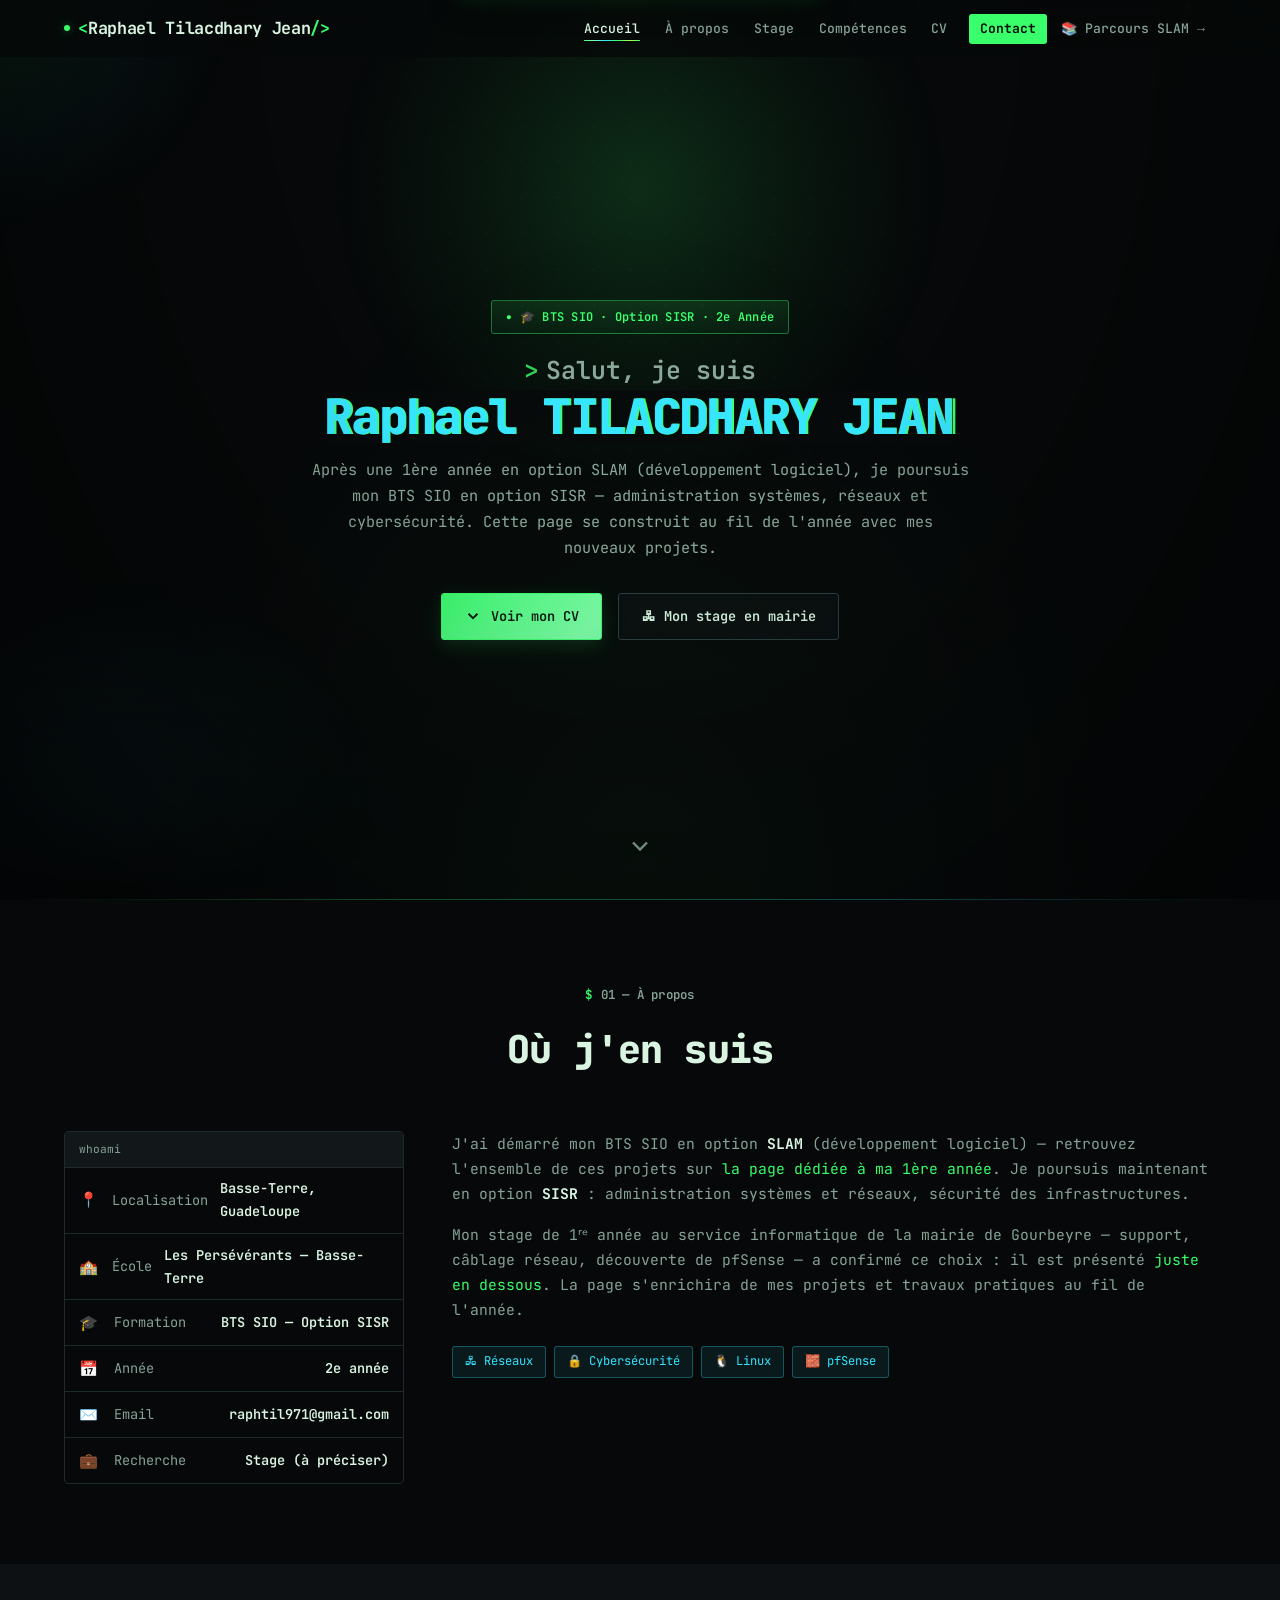
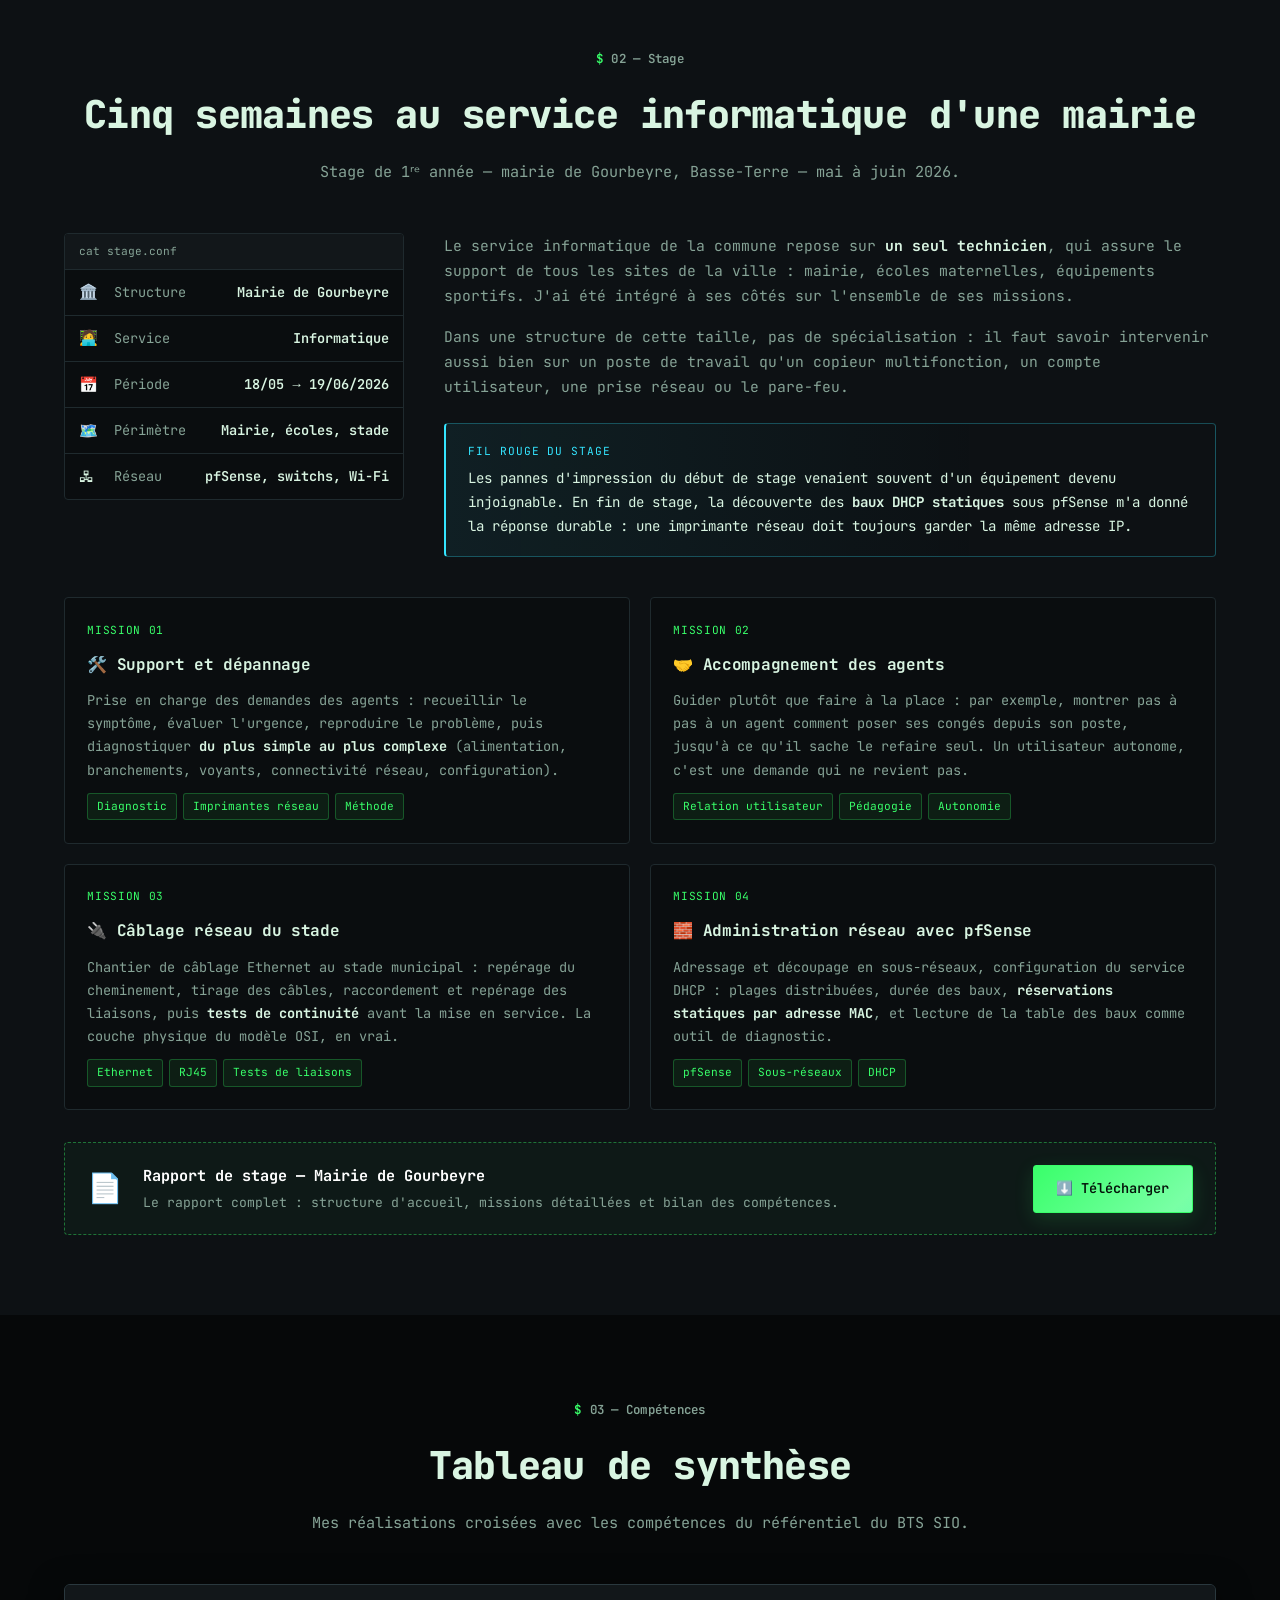
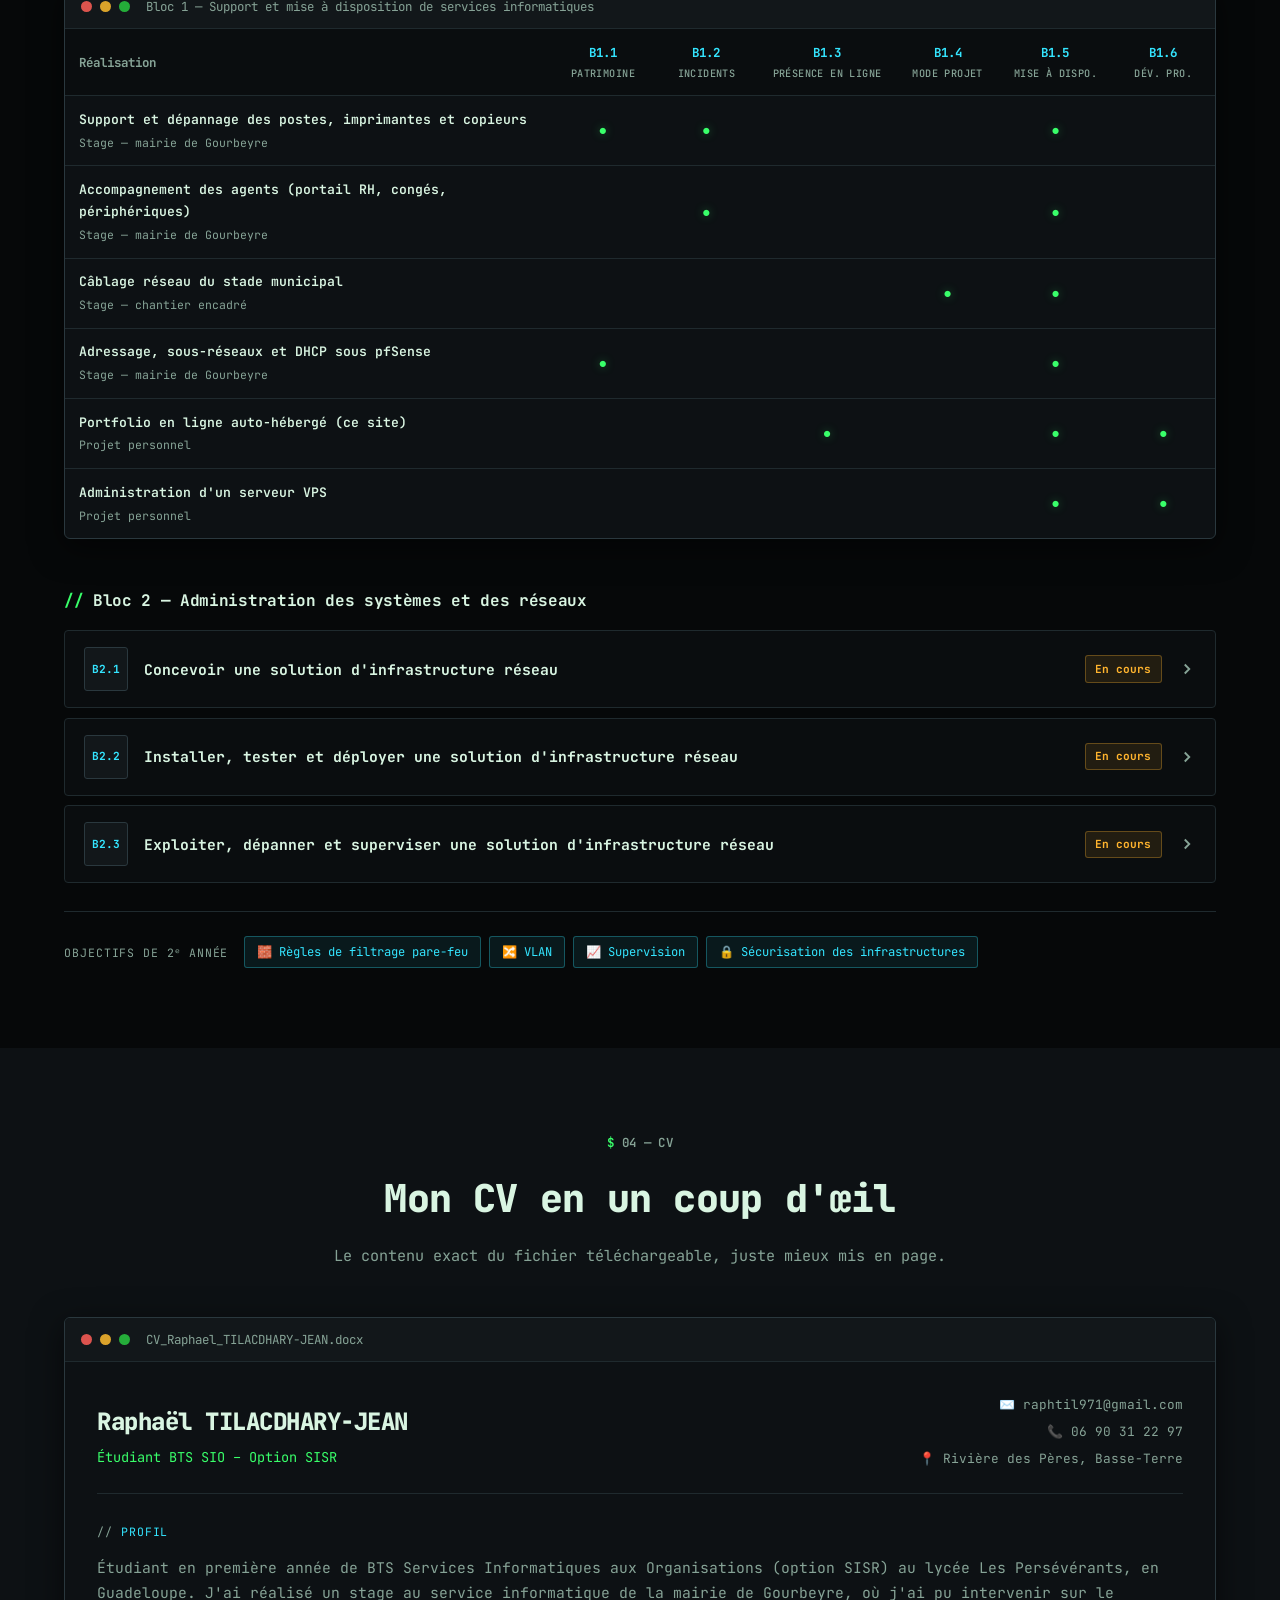
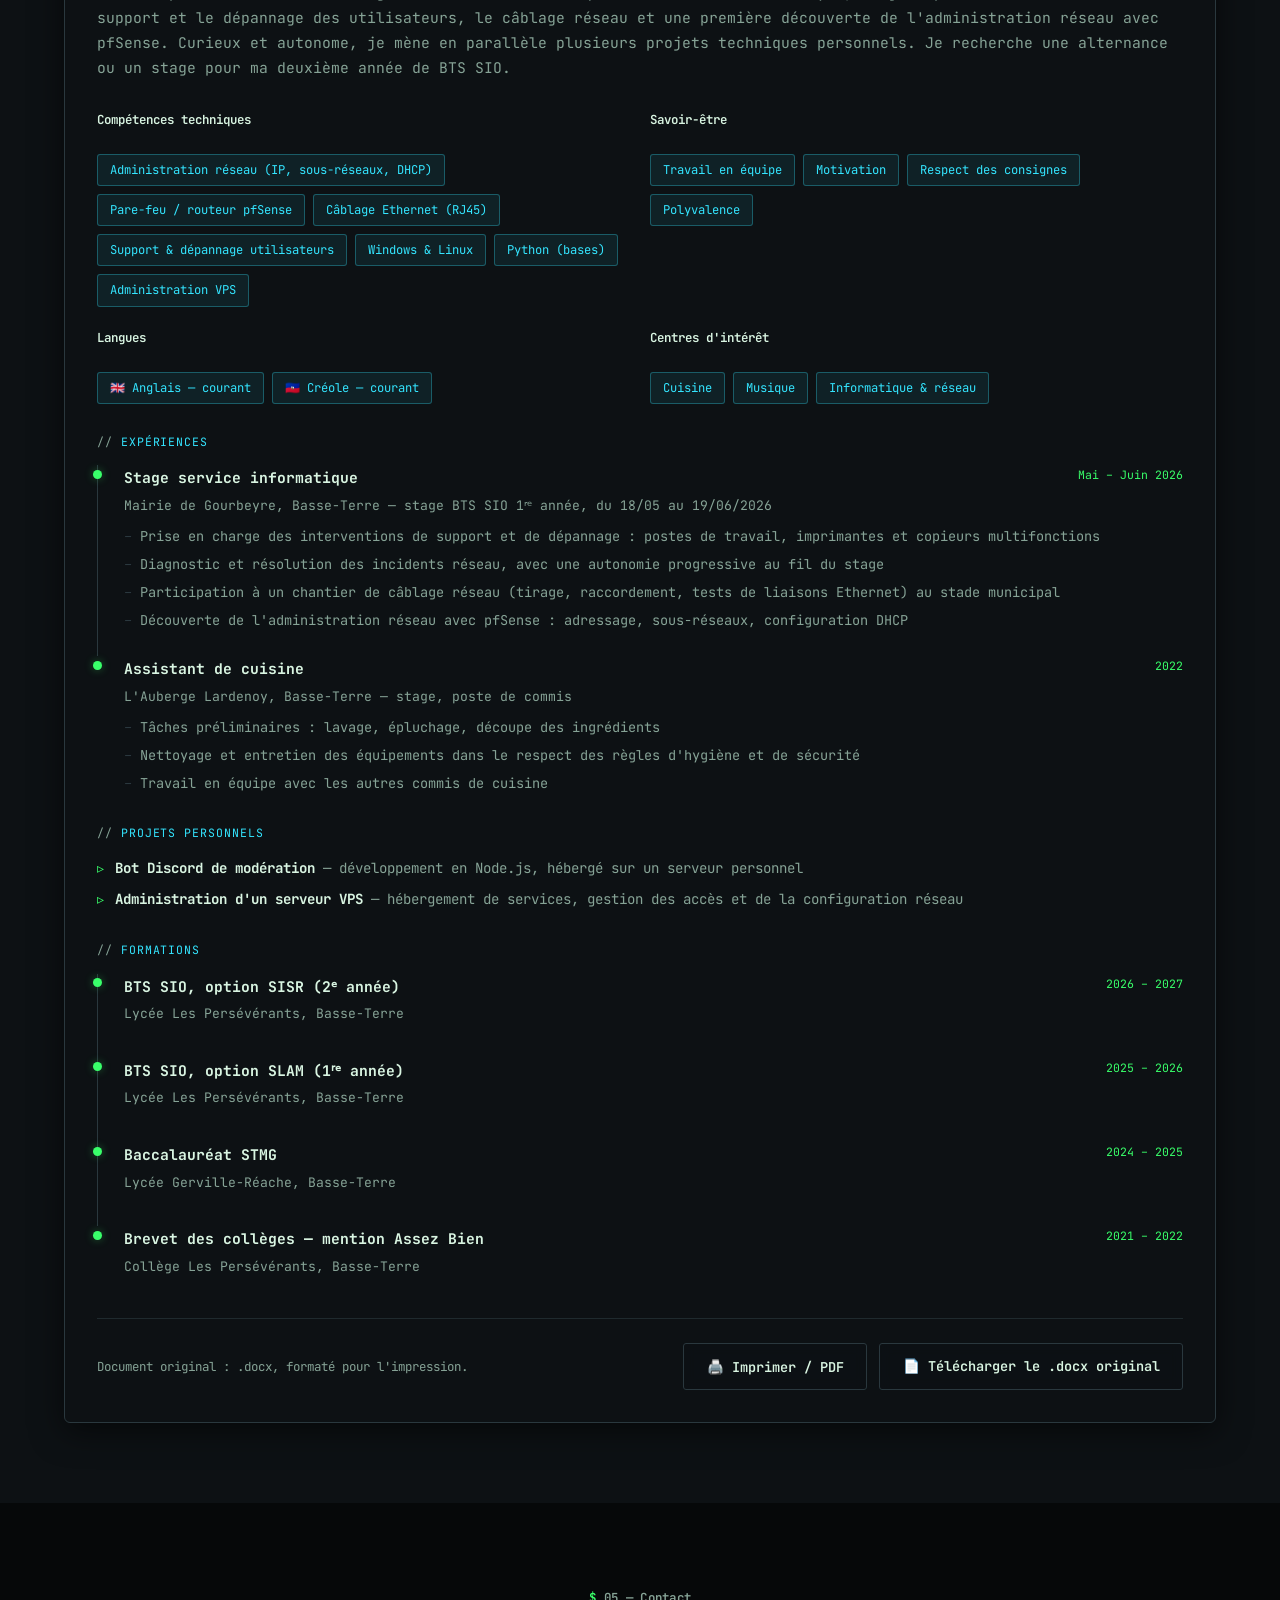
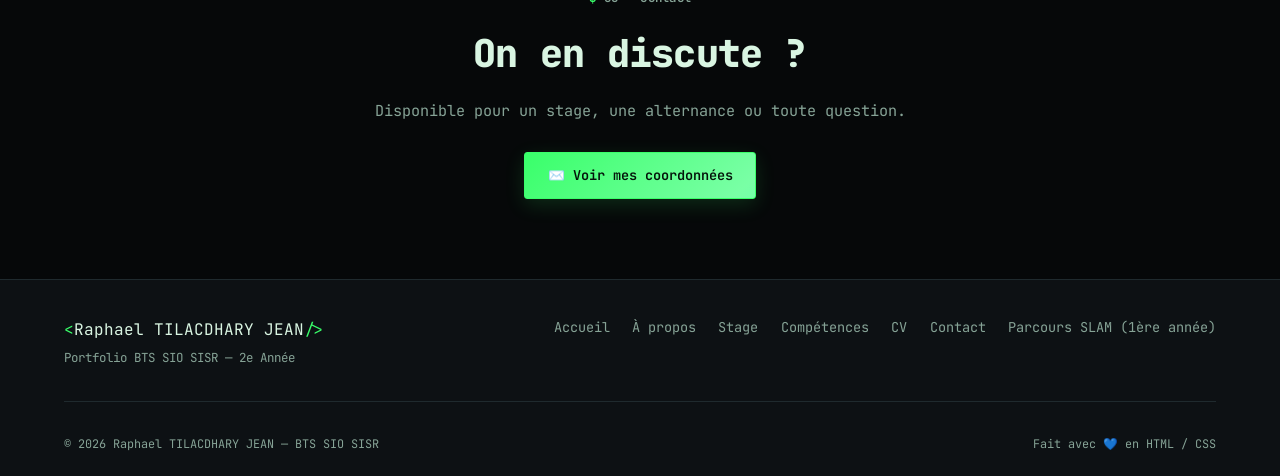
==== commit 97273fb7: "Sécurité du serveur, correctifs front et contenu BTS SIO Sécurité (server.py) - Fichiers sensibles v" ====
--- a/sisr/index.html
+++ b/sisr/index.html
@@ -5,8 +5,16 @@
   <meta name="viewport" content="width=device-width, initial-scale=1.0" />
   <meta name="description" content="Portfolio BTS SIO SISR — Raphael TILACDHARY JEAN | Réseaux, Systèmes, Cybersécurité" />
   <title>Raphael TILACDHARY JEAN — Portfolio BTS SIO SISR</title>
+  <meta name="theme-color" content="#060809" />
+  <meta property="og:type" content="website" />
+  <meta property="og:locale" content="fr_FR" />
+  <meta property="og:title" content="Raphael TILACDHARY JEAN — Portfolio BTS SIO SISR" />
+  <meta property="og:description" content="Portfolio BTS SIO SISR — Raphael TILACDHARY JEAN | Réseaux, Systèmes, Cybersécurité" />
+  <!-- Active les animations et écrans de transition (voir style.css) -->
+  <script>document.documentElement.classList.add('js');</script>
   <link rel="icon" href="data:image/svg+xml,%3Csvg xmlns='http://www.w3.org/2000/svg' viewBox='0 0 100 100'%3E%3Crect width='100' height='100' rx='18' fill='%23060809'/%3E%3Ctext x='50' y='68' font-family='monospace' font-size='58' font-weight='700' fill='%2339ff6a' text-anchor='middle'%3E%3E_%3C/text%3E%3C/svg%3E" />
   <link rel="stylesheet" href="../css/style.css" />
+  <script src="../config.js"></script>
 </head>
 <body data-page="sisr">
 
@@ -47,6 +55,8 @@
       <ul class="nav-links" id="navLinks">
         <li><a href="#accueil" class="nav-link">Accueil</a></li>
         <li><a href="#apropos" class="nav-link">À propos</a></li>
+        <li><a href="#stage" class="nav-link">Stage</a></li>
+        <li><a href="#competences" class="nav-link">Compétences</a></li>
         <li><a href="#cv" class="nav-link">CV</a></li>
         <li><a href="#contact" class="nav-link nav-cta">Contact</a></li>
         <li><a href="../slam/" class="nav-link" title="Voir le parcours 1ère année (SLAM)">📚 Parcours SLAM →</a></li>
@@ -81,6 +91,7 @@
             </svg>
             Voir mon CV
           </a>
+          <a href="#stage" class="btn btn-outline">🖧 Mon stage en mairie</a>
         </div>
       </div>
     </div>
@@ -132,8 +143,10 @@
             infrastructures.
           </p>
           <p>
-            Cette page se construira avec mes projets et travaux pratiques au fur et à mesure de l'année —
-            revenez y jeter un œil régulièrement.
+            Mon stage de 1ʳᵉ année au service informatique de la mairie de Gourbeyre — support,
+            câblage réseau, découverte de pfSense — a confirmé ce choix : il est présenté
+            <a href="#stage">juste en dessous</a>. La page s'enrichira de mes projets et travaux
+            pratiques au fil de l'année.
           </p>
           <div class="tags">
             <span class="tag">🖧 Réseaux</span>
@@ -147,13 +160,242 @@
   </section>
 
   <!-- ============================
+       STAGE — 1ʳᵉ année, mairie de Gourbeyre. Contenu tiré du rapport de
+       stage ; la carte « rapport » en bas est alimentée par config.json
+       (onglet « Rapport de stage » du panneau admin).
+  ============================= -->
+  <section id="stage" class="section section-alt">
+    <div class="container">
+      <div class="section-head" data-animate>
+        <span class="section-tag">02 — Stage</span>
+        <h2>Cinq semaines au service informatique d'une mairie</h2>
+        <p class="section-sub">Stage de 1ʳᵉ année — mairie de Gourbeyre, Basse-Terre — mai à juin 2026.</p>
+      </div>
+
+      <div class="stage-top">
+        <div class="profile-card stage-facts" data-animate>
+          <div class="profile-row"><span>🏛️</span><span>Structure</span><strong>Mairie de Gourbeyre</strong></div>
+          <div class="profile-row"><span>🧑‍💻</span><span>Service</span><strong>Informatique</strong></div>
+          <div class="profile-row"><span>📅</span><span>Période</span><strong>18/05 → 19/06/2026</strong></div>
+          <div class="profile-row"><span>🗺️</span><span>Périmètre</span><strong>Mairie, écoles, stade</strong></div>
+          <div class="profile-row"><span>🖧</span><span>Réseau</span><strong>pfSense, switchs, Wi-Fi</strong></div>
+        </div>
+
+        <div class="stage-context" data-animate data-delay="100">
+          <p>
+            Le service informatique de la commune repose sur <strong>un seul technicien</strong>, qui
+            assure le support de tous les sites de la ville : mairie, écoles maternelles, équipements
+            sportifs. J'ai été intégré à ses côtés sur l'ensemble de ses missions.
+          </p>
+          <p>
+            Dans une structure de cette taille, pas de spécialisation : il faut savoir intervenir aussi
+            bien sur un poste de travail qu'un copieur multifonction, un compte utilisateur, une prise
+            réseau ou le pare-feu.
+          </p>
+          <div class="stage-thread">
+            <span class="stage-thread-label">Fil rouge du stage</span>
+            <p>
+              Les pannes d'impression du début de stage venaient souvent d'un équipement devenu
+              injoignable. En fin de stage, la découverte des <strong>baux DHCP statiques</strong> sous
+              pfSense m'a donné la réponse durable : une imprimante réseau doit toujours garder la même
+              adresse IP.
+            </p>
+          </div>
+        </div>
+      </div>
+
+      <div class="mission-grid">
+        <article class="mission-card" data-animate>
+          <span class="mission-num">MISSION 01</span>
+          <h3>🛠️ Support et dépannage</h3>
+          <p>
+            Prise en charge des demandes des agents : recueillir le symptôme, évaluer l'urgence,
+            reproduire le problème, puis diagnostiquer <strong>du plus simple au plus complexe</strong>
+            (alimentation, branchements, voyants, connectivité réseau, configuration).
+          </p>
+          <div class="cy-tags"><span>Diagnostic</span><span>Imprimantes réseau</span><span>Méthode</span></div>
+        </article>
+
+        <article class="mission-card" data-animate data-delay="100">
+          <span class="mission-num">MISSION 02</span>
+          <h3>🤝 Accompagnement des agents</h3>
+          <p>
+            Guider plutôt que faire à la place : par exemple, montrer pas à pas à un agent comment
+            poser ses congés depuis son poste, jusqu'à ce qu'il sache le refaire seul. Un utilisateur
+            autonome, c'est une demande qui ne revient pas.
+          </p>
+          <div class="cy-tags"><span>Relation utilisateur</span><span>Pédagogie</span><span>Autonomie</span></div>
+        </article>
+
+        <article class="mission-card" data-animate>
+          <span class="mission-num">MISSION 03</span>
+          <h3>🔌 Câblage réseau du stade</h3>
+          <p>
+            Chantier de câblage Ethernet au stade municipal : repérage du cheminement, tirage des
+            câbles, raccordement et repérage des liaisons, puis <strong>tests de continuité</strong>
+            avant la mise en service. La couche physique du modèle OSI, en vrai.
+          </p>
+          <div class="cy-tags"><span>Ethernet</span><span>RJ45</span><span>Tests de liaisons</span></div>
+        </article>
+
+        <article class="mission-card" data-animate data-delay="100">
+          <span class="mission-num">MISSION 04</span>
+          <h3>🧱 Administration réseau avec pfSense</h3>
+          <p>
+            Adressage et découpage en sous-réseaux, configuration du service DHCP : plages
+            distribuées, durée des baux, <strong>réservations statiques par adresse MAC</strong>, et
+            lecture de la table des baux comme outil de diagnostic.
+          </p>
+          <div class="cy-tags"><span>pfSense</span><span>Sous-réseaux</span><span>DHCP</span></div>
+        </article>
+      </div>
+
+      <div class="rapport-card" id="rapportCard" data-animate>
+        <div class="rapport-icon" aria-hidden="true">📄</div>
+        <div class="rapport-body">
+          <strong data-rapport="title">Rapport de stage — Mairie de Gourbeyre</strong>
+          <p data-rapport="description">Le rapport complet : structure d'accueil, missions détaillées et bilan des compétences.</p>
+        </div>
+        <div class="rapport-actions">
+          <span class="rapport-meta" data-rapport="meta"></span>
+          <a class="btn btn-primary" data-rapport="download" href="#" download hidden>⬇️ Télécharger</a>
+        </div>
+      </div>
+    </div>
+  </section>
+
+  <!-- ============================
+       COMPÉTENCES — tableau de synthèse (Bloc 1, format de l'épreuve) et
+       compétences du Bloc 2 SISR mobilisées pendant le stage.
+  ============================= -->
+  <section id="competences" class="section">
+    <div class="container">
+      <div class="section-head" data-animate>
+        <span class="section-tag">03 — Compétences</span>
+        <h2>Tableau de synthèse</h2>
+        <p class="section-sub">Mes réalisations croisées avec les compétences du référentiel du BTS SIO.</p>
+      </div>
+
+      <div class="synthese" data-animate>
+        <div class="synthese-head">
+          <span class="dot red"></span><span class="dot yellow"></span><span class="dot green"></span>
+          <span class="synthese-title">Bloc 1 — Support et mise à disposition de services informatiques</span>
+        </div>
+        <div class="synthese-scroll" tabindex="0" role="region" aria-label="Tableau de synthèse, défilable horizontalement">
+          <table class="synthese-table">
+            <thead>
+              <tr>
+                <th scope="col">Réalisation</th>
+                <th scope="col" title="Gérer le patrimoine informatique">B1.1<span>Patrimoine</span></th>
+                <th scope="col" title="Répondre aux incidents et aux demandes d'assistance et d'évolution">B1.2<span>Incidents</span></th>
+                <th scope="col" title="Développer la présence en ligne de l'organisation">B1.3<span>Présence en ligne</span></th>
+                <th scope="col" title="Travailler en mode projet">B1.4<span>Mode projet</span></th>
+                <th scope="col" title="Mettre à disposition des utilisateurs un service informatique">B1.5<span>Mise à dispo.</span></th>
+                <th scope="col" title="Organiser son développement professionnel">B1.6<span>Dév. pro.</span></th>
+              </tr>
+            </thead>
+            <tbody>
+                <tr>
+                  <th scope="row"><span class="syn-title">Support et dépannage des postes, imprimantes et copieurs</span><span class="syn-ctx">Stage — mairie de Gourbeyre</span></th>
+                  <td data-comp="B1.1" class="syn-yes"><span aria-hidden="true">●</span><span class="sr-only">oui</span></td><td data-comp="B1.2" class="syn-yes"><span aria-hidden="true">●</span><span class="sr-only">oui</span></td><td data-comp="B1.3"></td><td data-comp="B1.4"></td><td data-comp="B1.5" class="syn-yes"><span aria-hidden="true">●</span><span class="sr-only">oui</span></td><td data-comp="B1.6"></td>
+                </tr>
+                <tr>
+                  <th scope="row"><span class="syn-title">Accompagnement des agents (portail RH, congés, périphériques)</span><span class="syn-ctx">Stage — mairie de Gourbeyre</span></th>
+                  <td data-comp="B1.1"></td><td data-comp="B1.2" class="syn-yes"><span aria-hidden="true">●</span><span class="sr-only">oui</span></td><td data-comp="B1.3"></td><td data-comp="B1.4"></td><td data-comp="B1.5" class="syn-yes"><span aria-hidden="true">●</span><span class="sr-only">oui</span></td><td data-comp="B1.6"></td>
+                </tr>
+                <tr>
+                  <th scope="row"><span class="syn-title">Câblage réseau du stade municipal</span><span class="syn-ctx">Stage — chantier encadré</span></th>
+                  <td data-comp="B1.1"></td><td data-comp="B1.2"></td><td data-comp="B1.3"></td><td data-comp="B1.4" class="syn-yes"><span aria-hidden="true">●</span><span class="sr-only">oui</span></td><td data-comp="B1.5" class="syn-yes"><span aria-hidden="true">●</span><span class="sr-only">oui</span></td><td data-comp="B1.6"></td>
+                </tr>
+                <tr>
+                  <th scope="row"><span class="syn-title">Adressage, sous-réseaux et DHCP sous pfSense</span><span class="syn-ctx">Stage — mairie de Gourbeyre</span></th>
+                  <td data-comp="B1.1" class="syn-yes"><span aria-hidden="true">●</span><span class="sr-only">oui</span></td><td data-comp="B1.2"></td><td data-comp="B1.3"></td><td data-comp="B1.4"></td><td data-comp="B1.5" class="syn-yes"><span aria-hidden="true">●</span><span class="sr-only">oui</span></td><td data-comp="B1.6"></td>
+                </tr>
+                <tr>
+                  <th scope="row"><span class="syn-title">Portfolio en ligne auto-hébergé (ce site)</span><span class="syn-ctx">Projet personnel</span></th>
+                  <td data-comp="B1.1"></td><td data-comp="B1.2"></td><td data-comp="B1.3" class="syn-yes"><span aria-hidden="true">●</span><span class="sr-only">oui</span></td><td data-comp="B1.4"></td><td data-comp="B1.5" class="syn-yes"><span aria-hidden="true">●</span><span class="sr-only">oui</span></td><td data-comp="B1.6" class="syn-yes"><span aria-hidden="true">●</span><span class="sr-only">oui</span></td>
+                </tr>
+                <tr>
+                  <th scope="row"><span class="syn-title">Administration d'un serveur VPS</span><span class="syn-ctx">Projet personnel</span></th>
+                  <td data-comp="B1.1"></td><td data-comp="B1.2"></td><td data-comp="B1.3"></td><td data-comp="B1.4"></td><td data-comp="B1.5" class="syn-yes"><span aria-hidden="true">●</span><span class="sr-only">oui</span></td><td data-comp="B1.6" class="syn-yes"><span aria-hidden="true">●</span><span class="sr-only">oui</span></td>
+                </tr>
+            </tbody>
+          </table>
+        </div>
+      </div>
+
+      <h3 class="subsection-title" data-animate>Bloc 2 — Administration des systèmes et des réseaux</h3>
+      <div class="ref-accordion" data-animate>
+            <div class="ref-row-wrap">
+              <button type="button" class="ref-row">
+                <span class="ref-code">B2.1</span>
+                <span class="ref-row-title">Concevoir une solution d'infrastructure réseau</span>
+                <span class="ref-level partial">En cours</span>
+                <svg class="ref-row-chevron" width="18" height="18" viewBox="0 0 24 24" fill="none" stroke="currentColor" stroke-width="2.5" aria-hidden="true"><polyline points="9 18 15 12 9 6"/></svg>
+              </button>
+              <div class="ref-row-details"><div class="ref-row-details-inner">
+                <p>Plan d'adressage et découpage en sous-réseaux : adresse réseau, masque, plage attribuable, passerelle. Pourquoi segmenter : séparer les usages, limiter le broadcast, filtrer par zone, diagnostiquer plus vite.</p>
+                <div class="evidences">
+                <span>🧱 pfSense — sous-réseaux</span>
+                <span>🗺️ Plan d'adressage</span>
+                </div>
+              </div></div>
+            </div>
+
+            <div class="ref-row-wrap">
+              <button type="button" class="ref-row">
+                <span class="ref-code">B2.2</span>
+                <span class="ref-row-title">Installer, tester et déployer une solution d'infrastructure réseau</span>
+                <span class="ref-level partial">En cours</span>
+                <svg class="ref-row-chevron" width="18" height="18" viewBox="0 0 24 24" fill="none" stroke="currentColor" stroke-width="2.5" aria-hidden="true"><polyline points="9 18 15 12 9 6"/></svg>
+              </button>
+              <div class="ref-row-details"><div class="ref-row-details-inner">
+                <p>Tirage et raccordement de liaisons Ethernet, tests de continuité avant mise en service ; configuration du service DHCP : plages distribuées et réservations statiques par adresse MAC.</p>
+                <div class="evidences">
+                <span>🔌 Câblage du stade</span>
+                <span>🧪 Tests de liaisons</span>
+                <span>⚙️ DHCP pfSense</span>
+                </div>
+              </div></div>
+            </div>
+
+            <div class="ref-row-wrap">
+              <button type="button" class="ref-row">
+                <span class="ref-code">B2.3</span>
+                <span class="ref-row-title">Exploiter, dépanner et superviser une solution d'infrastructure réseau</span>
+                <span class="ref-level partial">En cours</span>
+                <svg class="ref-row-chevron" width="18" height="18" viewBox="0 0 24 24" fill="none" stroke="currentColor" stroke-width="2.5" aria-hidden="true"><polyline points="9 18 15 12 9 6"/></svg>
+              </button>
+              <div class="ref-row-details"><div class="ref-row-details-inner">
+                <p>Diagnostic « du plus simple au plus complexe » sur le terrain ; lecture de la table des baux DHCP pour vérifier en un coup d'œil qu'une machine a bien obtenu sa configuration réseau.</p>
+                <div class="evidences">
+                <span>🛠️ Dépannage réseau</span>
+                <span>📋 Table des baux DHCP</span>
+                </div>
+              </div></div>
+            </div>
+      </div>
+
+      <div class="next-steps" data-animate>
+        <span class="next-steps-label">Objectifs de 2ᵉ année</span>
+        <div class="tags">
+          <span class="tag">🧱 Règles de filtrage pare-feu</span>
+          <span class="tag">🔀 VLAN</span>
+          <span class="tag">📈 Supervision</span>
+          <span class="tag">🔒 Sécurisation des infrastructures</span>
+        </div>
+      </div>
+    </div>
+  </section>
+
+  <!-- ============================
        CV — présentation graphique (même contenu que le fichier .docx
        téléchargeable, mis en page ici plutôt qu'un simple lien).
   ============================= -->
   <section id="cv" class="section section-alt">
     <div class="container">
       <div class="section-head" data-animate>
-        <span class="section-tag">02 — CV</span>
+        <span class="section-tag">04 — CV</span>
         <h2>Mon CV en un coup d'œil</h2>
         <p class="section-sub">Le contenu exact du fichier téléchargeable, juste mieux mis en page.</p>
       </div>
@@ -307,9 +549,12 @@
 
           <div class="cv-footer">
             <span class="cv-footer-note">Document original : .docx, formaté pour l'impression.</span>
-            <a href="../files/CV_Raphael_TILACDHARY-JEAN.docx" download class="btn btn-outline">
-              📄 Télécharger le .docx original
-            </a>
+            <div class="cv-footer-actions">
+              <button type="button" class="btn btn-outline" onclick="window.print()">🖨️ Imprimer / PDF</button>
+              <a href="../files/CV_Raphael_TILACDHARY-JEAN.docx" download class="btn btn-outline">
+                📄 Télécharger le .docx original
+              </a>
+            </div>
           </div>
 
         </div>
@@ -322,10 +567,10 @@
        parcours (SLAM et SISR partagent la même adresse, pas de raison de
        dupliquer le contenu sur chaque page).
   ============================= -->
-  <section id="contact" class="section section-alt">
+  <section id="contact" class="section">
     <div class="container" style="text-align:center;">
       <div class="section-head" data-animate style="margin-bottom:1.75rem;">
-        <span class="section-tag">03 — Contact</span>
+        <span class="section-tag">05 — Contact</span>
         <h2>On en discute ?</h2>
         <p class="section-sub">
           Disponible pour un stage, une alternance ou toute question.
@@ -352,6 +597,9 @@
         <nav class="footer-nav">
           <a href="#accueil">Accueil</a>
           <a href="#apropos">À propos</a>
+          <a href="#stage">Stage</a>
+          <a href="#competences">Compétences</a>
+          <a href="#cv">CV</a>
           <a href="#contact">Contact</a>
           <a href="../slam/">Parcours SLAM (1ère année)</a>
         </nav>
--- a/css/style.css
+++ b/css/style.css
@@ -17,13 +17,13 @@
    11. Compétences
    12. Projets
    13. Modal visualiseur de code
-   14. Panneau de configuration
+   14. (retiré — panneau « chemin racine »)
    15. Toast
    16. Référentiel BTS SIO
    17. Cybersécurité
    18. Contact
    19. Footer
-   20. Bouton retour en haut / bouton admin
+   20. Bouton retour en haut
    21. Media queries (responsive)
    22. Accessibilité (reduced motion)
    ===================================================================== */
@@ -31,7 +31,26 @@
 /* =====================================================================
    01. POLICES & TOKENS
    ===================================================================== */
-@import url('https://fonts.googleapis.com/css2?family=JetBrains+Mono:ital,wght@0,100..800;1,100..800&display=swap');
+/* JetBrains Mono auto-hébergée (fonts/, licence OFL) plutôt que chargée
+   depuis Google Fonts : pas de requête tierce qui transmet l'IP de chaque
+   visiteur à Google (RGPD), et plus de @import bloquant en cascade.
+   Police variable : un seul fichier couvre les graisses 100 à 800. */
+@font-face {
+  font-family: 'JetBrains Mono';
+  font-style: normal;
+  font-weight: 100 800;
+  font-display: swap;
+  src: url('../fonts/jetbrains-mono-latin-wght-normal.woff2') format('woff2');
+  unicode-range: U+0000-00FF, U+0131, U+0152-0153, U+02BB-02BC, U+02C6, U+02DA, U+02DC, U+0304, U+0308, U+0329, U+2000-206F, U+20AC, U+2122, U+2191, U+2193, U+2212, U+2215, U+FEFF, U+FFFD;
+}
+@font-face {
+  font-family: 'JetBrains Mono';
+  font-style: normal;
+  font-weight: 100 800;
+  font-display: swap;
+  src: url('../fonts/jetbrains-mono-latin-ext-wght-normal.woff2') format('woff2');
+  unicode-range: U+0100-02BA, U+02BD-02C5, U+02C7-02CC, U+02CE-02D7, U+02DD-02FF, U+1D00-1DBF, U+1E00-1E9F, U+1EF2-1EFF, U+2020, U+20A0-20AB, U+20AD-20C0, U+2113, U+2C60-2C7F, U+A720-A7FF;
+}
 
 :root {
   /* ── Couleurs de base — presque noir, plus de gris-bleu GitHub ── */
@@ -183,17 +202,22 @@
 /* =====================================================================
    05. SÉQUENCE DE BOOT
    ===================================================================== */
+/* Boot, panneau de transition et apparitions au scroll ne sont actifs que
+   si JavaScript tourne (classe .js posée dans le <head> de chaque page) :
+   sans JS — script bloqué, erreur, robot d'indexation — ces écrans opaques
+   restaient affichés par-dessus le site et la page paraissait vide. */
 #bootScreen {
   position: fixed;
   inset: 0;
   z-index: 10000;
   background: #030404;
-  display: flex;
+  display: none;
   align-items: center;
   justify-content: center;
   padding: 2rem;
   transition: opacity 0.5s ease, visibility 0.5s ease;
 }
+.js #bootScreen { display: flex; }
 #bootScreen.hidden { opacity: 0; visibility: hidden; pointer-events: none; }
 .boot-box {
   width: 100%;
@@ -248,7 +272,7 @@
   inset: 0;
   z-index: 10001;
   background: var(--bg);
-  display: flex;
+  display: none;
   align-items: center;
   justify-content: center;
   transform: translateX(0);
@@ -262,6 +286,7 @@
   background: var(--neon);
   box-shadow: 0 0 24px var(--neon-glow);
 }
+.js #pageTransition { display: flex; }
 #pageTransition.leaving { transform: translateX(101%); }
 #pageTransition.hidden  { display: none; }
 .pt-text {
@@ -377,19 +402,6 @@
 }
 .nav-cta::after { display: none; }
 .nav-cta:hover { background: var(--primary-h) !important; box-shadow: var(--glow); }
-.nav-cfg {
-  background: none;
-  border: 1px solid var(--border-2);
-  font-family: var(--font);
-  cursor: pointer;
-  margin-left: 0.4rem;
-  font-size: 0.75rem;
-  color: var(--muted);
-  border-radius: var(--radius-sm);
-  padding: 0.4rem 0.7rem;
-  transition: all var(--trans);
-}
-.nav-cfg:hover { border-color: var(--amber); color: var(--amber) !important; }
 
 .nav-toggle {
   display: none;
@@ -460,7 +472,7 @@
 .btn-block + .btn-block { margin-top: 0.75rem; }
 
 /* Animations apparition au scroll */
-[data-animate] {
+.js [data-animate] {
   opacity: 0;
   transform: translateY(20px);
   transition: opacity 0.5s ease, transform 0.5s ease;
@@ -699,6 +711,25 @@
 .profile-card { /* corner brackets réutilisées plus bas */ }
 .avatar svg { width: 90px; height: 90px; margin: 0 auto 0.5rem; }
 .avatar-hint { font-size: 0.72rem; color: var(--muted); display: block; margin-bottom: 1rem; }
+/* Monogramme (en attendant une photo) — carré néon façon icône de terminal */
+.avatar-monogram {
+  width: 96px; height: 96px;
+  margin: 0 auto 0.85rem;
+  display: flex; align-items: center; justify-content: center;
+  border: 1px solid rgba(57,255,106,0.45);
+  border-radius: var(--radius-lg);
+  background: radial-gradient(circle at 30% 25%, rgba(57,255,106,0.16), rgba(52,229,255,0.05) 60%, transparent);
+  box-shadow: 0 0 28px rgba(57,255,106,0.12), inset 0 0 18px rgba(57,255,106,0.08);
+  font-size: 2.1rem; font-weight: 800; letter-spacing: -0.04em;
+  color: var(--neon);
+  text-shadow: 0 0 18px var(--neon-glow);
+}
+.avatar-photo { width: 120px; height: 120px; object-fit: cover; border-radius: 50%; margin: 0 auto 0.85rem; border: 2px solid var(--neon-dim); }
+/* Variante à colonne gauche plus étroite (page À propos SLAM). Déclarée
+   ici, AVANT les media queries : l'ancien style en ligne l'emportait sur
+   elles et la page restait sur deux colonnes en mobile (débordement de
+   ~120 px à 390 px de large). */
+.about-grid--narrow { grid-template-columns: 300px 1fr; }
 
 .profile-card {
   text-align: left;
@@ -1001,7 +1032,8 @@
   padding: 0.55rem 1rem; border-radius: var(--radius-sm); cursor: pointer;
   border: 1px solid transparent; transition: all var(--trans);
 }
-.cm-dir-item:hover { background: var(--surface-2); border-color: var(--border); }
+.cm-dir-item:hover, .cm-dir-item:focus-visible { background: var(--surface-2); border-color: var(--border); }
+button.cm-dir-item { width: 100%; background: none; font: inherit; color: inherit; text-align: left; }
 .cm-dir-icon { font-size: 1rem; width: 1.4rem; flex-shrink: 0; }
 .cm-dir-name { flex: 1; font-family: var(--font); font-size: 0.85rem; color: var(--text); }
 .cm-dir-size { font-family: var(--font); font-size: 0.72rem; color: var(--muted); }
@@ -1017,48 +1049,6 @@
 .cm-binary-name { font-size: 1rem; font-weight: 700; color: var(--text); }
 .cm-binary-size { font-family: var(--font); font-size: 0.82rem; color: var(--muted); }
 .cm-binary-note { font-size: 0.82rem; color: var(--muted); max-width: 420px; line-height: 1.6; }
-
-/* =====================================================================
-   14. PANNEAU DE CONFIGURATION
-   ===================================================================== */
-.cfg-box {
-  background: var(--surface);
-  border: 1px solid var(--border-2);
-  border-radius: var(--radius-lg);
-  width: 92vw; max-width: 640px;
-  display: flex; flex-direction: column; overflow: hidden;
-  box-shadow: 0 30px 90px rgba(0,0,0,0.8);
-  transform: scale(0.97) translateY(8px);
-  transition: transform 0.22s ease;
-}
-.cm-overlay.active .cfg-box { transform: scale(1) translateY(0); }
-.cfg-body { padding: 1.5rem; display: flex; flex-direction: column; gap: 1rem; }
-.cfg-info {
-  background: rgba(52,229,255,0.06); border: 1px solid rgba(52,229,255,0.25);
-  border-radius: var(--radius); padding: 0.85rem 1rem;
-  font-size: 0.84rem; color: var(--muted); line-height: 1.6;
-}
-.cfg-info strong { color: var(--text); }
-.cfg-example {
-  background: rgba(57,255,106,0.06); border: 1px solid rgba(57,255,106,0.25);
-  border-radius: var(--radius); padding: 0.85rem 1rem;
-  font-size: 0.82rem; color: var(--muted); line-height: 1.6;
-}
-.cfg-example code {
-  background: var(--surface-2); border: 1px solid var(--border-2);
-  padding: 0.1rem 0.4rem; border-radius: 3px;
-  font-family: var(--font); font-size: 0.8rem; color: var(--neon);
-}
-.cfg-label { font-size: 0.82rem; color: var(--muted); font-weight: 500; }
-.cfg-input {
-  width: 100%; background: var(--surface-2); border: 1px solid var(--border-2);
-  border-radius: var(--radius); padding: 0.7rem 1rem;
-  color: var(--text); font-size: 0.86rem; font-family: var(--font);
-  transition: border-color var(--trans);
-}
-.cfg-input:focus { outline: none; border-color: var(--neon); }
-.cfg-current { font-size: 0.72rem; color: var(--muted); font-style: italic; }
-.cfg-actions { display: flex; gap: 0.75rem; flex-wrap: wrap; margin-top: 0.5rem; }
 
 /* =====================================================================
    15. TOAST
@@ -1115,7 +1105,7 @@
 .ref-body h4 { font-size: 0.92rem; margin-bottom: 0.3rem; }
 .ref-body p { font-size: 0.78rem; color: var(--muted); margin-bottom: 0.75rem; }
 .evidences { display: flex; flex-wrap: wrap; gap: 0.4rem; margin-bottom: 0.75rem; }
-.evidences span, .evidences button {
+.evidences span, .evidences button, .evidences a {
   background: var(--surface-2); border: 1px solid var(--border-2); color: var(--muted);
   padding: 0.2rem 0.5rem; border-radius: var(--radius-sm);
   font-family: var(--font); font-size: 0.7rem;
@@ -1123,10 +1113,11 @@
 /* Preuves cliquables : ouvrent le fichier / la page concernée. Un <span>
    reste un <span> (non interactif) quand aucune source fiable n'existe —
    mieux vaut ça qu'un lien mort. */
-.evidences button {
+.evidences button, .evidences a {
   cursor: pointer; transition: all var(--trans);
 }
-.evidences button:hover, .evidences button:focus-visible {
+.evidences button:hover, .evidences button:focus-visible,
+.evidences a:hover, .evidences a:focus-visible {
   border-color: var(--neon); color: var(--neon); background: rgba(57,255,106,0.08);
 }
 .ref-level {
@@ -1137,6 +1128,11 @@
 .partial   { background: rgba(255,180,46,0.1);  color: var(--amber);  border-color: rgba(255,180,46,0.3); }
 .good      { background: rgba(52,229,255,0.1);  color: var(--cyan);   border-color: rgba(52,229,255,0.3); }
 .excellent { background: rgba(57,255,106,0.1);  color: var(--neon);   border-color: rgba(57,255,106,0.3); }
+.upcoming  { background: transparent;           color: var(--muted);  border-color: var(--border-2); border-style: dashed; }
+.ref-legend {
+  display: flex; flex-wrap: wrap; align-items: center; justify-content: center; gap: 0.5rem;
+  font-size: 0.78rem; color: var(--muted); margin: -0.75rem 0 1.5rem; text-align: center;
+}
 
 /* ── Référentiel en accordéon (page dédiée) — une ligne par compétence,
    qui se déplie au clic, plutôt que la grille de cartes utilisée ailleurs
@@ -1151,7 +1147,12 @@
 .ref-row {
   display: flex; align-items: center; gap: 1rem;
   padding: 1rem 1.2rem; cursor: pointer; user-select: none;
-}
+  /* <button> : on neutralise son apparence par défaut */
+  width: 100%; background: none; border: none; color: inherit;
+  font: inherit; text-align: left;
+}
+.ref-row:hover .ref-row-title { color: var(--neon); }
+.ref-row:focus-visible { outline-offset: -2px; }
 .ref-row-title { flex: 1; font-weight: 700; font-size: 0.92rem; }
 .ref-row-chevron { color: var(--muted); transition: transform var(--trans), color var(--trans); flex-shrink: 0; }
 .ref-row-wrap.open .ref-row-chevron { transform: rotate(90deg); color: var(--neon); }
@@ -1262,7 +1263,7 @@
 }
 
 /* =====================================================================
-   20. BOUTON RETOUR EN HAUT / BOUTON ADMIN
+   20. BOUTON RETOUR EN HAUT
    ===================================================================== */
 #toTop {
   position: fixed; bottom: 2rem; right: 2rem;
@@ -1277,23 +1278,6 @@
 #toTop.visible { opacity: 1; pointer-events: all; }
 #toTop:hover { transform: translateY(-3px); }
 
-#adminBtn {
-  position: fixed; bottom: 1.5rem; left: 1.5rem;
-  display: flex; align-items: center; gap: 0.45rem;
-  padding: 0.5rem 0.85rem;
-  background: rgba(10, 13, 15, 0.8);
-  border: 1px solid var(--border-2);
-  border-radius: var(--radius-sm);
-  color: var(--muted);
-  font-family: var(--font); font-size: 0.74rem; font-weight: 500;
-  text-decoration: none; backdrop-filter: blur(8px);
-  opacity: 0; transform: translateY(4px);
-  transition: opacity 0.3s, transform 0.3s, color 0.2s, border-color 0.2s;
-  z-index: 99; pointer-events: none;
-}
-#adminBtn:hover { color: var(--neon); border-color: var(--neon); }
-#adminBtn.visible { opacity: 1; pointer-events: all; transform: translateY(0); }
-.admin-btn-label { letter-spacing: 0.02em; }
 
 /* =====================================================================
    20bis. BANNIÈRE DE MISE À JOUR AUTOMATIQUE
@@ -1329,6 +1313,14 @@
   flex-shrink: 0;
 }
 @keyframes spin { to { transform: rotate(360deg); } }
+/* Version « en ligne » de la bannière : le visiteur choisit de recharger */
+.update-reload {
+  background: var(--neon); color: #04140a; border: none;
+  border-radius: var(--radius-sm); padding: 0.3rem 0.8rem;
+  font-family: var(--font); font-size: 0.78rem; font-weight: 700;
+  cursor: pointer;
+}
+.update-reload:hover { background: var(--primary-h); }
 
 /* =====================================================================
    20ter. CV GRAPHIQUE (page SISR)
@@ -1528,7 +1520,6 @@
   .nav-links.open { display: flex; }
   .nav-link { width: 100%; display: block; }
   .nav-cta  { margin-left: 0; }
-  .nav-cfg  { width: 100%; text-align: left; }
 
   .section { padding: 3rem 0; }
   .section-head h2 { font-size: 1.6rem; }
@@ -1582,8 +1573,6 @@
   .cm-header  { flex-wrap: wrap; gap: 0.5rem; }
   .cm-actions { flex-wrap: wrap; gap: 0.35rem; }
 
-  .cfg-box { width: 96vw; margin: 1rem auto; }
-
   .footer-top    { flex-direction: column; gap: 1.5rem; align-items: flex-start; }
   .footer-nav    { flex-wrap: wrap; gap: 0.5rem 1rem; }
   .footer-bottom { flex-direction: column; gap: 0.5rem; text-align: center; }
@@ -1674,7 +1663,7 @@
   #bootScreen { display: none !important; }
   .gradient-text.glitch::before, .gradient-text.glitch::after { animation: none; display: none; }
   .hero-card::after { animation: none; }
-  [data-animate] { transition: none; opacity: 1; transform: none; }
+  .js [data-animate] { transition: none; opacity: 1; transform: none; }
   .scroll-arrow, .cursor, .nav-logo::before, .hero-badge::before { animation: none; }
   * { animation-duration: 0.01ms !important; transition-duration: 0.01ms !important; }
 }
@@ -1980,8 +1969,8 @@
 /* Le soulignement du lien actif existe déjà (§06) : on ne le
    repositionne pas, on lui donne juste le dégradé au lieu du vert plat. */
 .nav-link::after { background: var(--gradient-aurora); }
-/* Le bouton Contact et l'engrenage gardent leur propre traitement */
-.nav-cta::after, .nav-cfg::after { display: none; }
+/* Le bouton Contact garde son propre traitement */
+.nav-cta::after { display: none; }
 
 /* =====================================================================
    30. RESPONSIVE DES NOUVEAUTÉS
@@ -2033,3 +2022,225 @@
   -webkit-mask-image: linear-gradient(to bottom, #000 72%, transparent 100%);
   mask-image: linear-gradient(to bottom, #000 72%, transparent 100%);
 }
+
+/* =====================================================================
+   33. PAGE SISR — STAGE & TABLEAU DE SYNTHÈSE
+   ---------------------------------------------------------------------
+   Fiche du stage (faits clés + contexte), quatre missions, carte du
+   rapport téléchargeable (alimentée par config.json), puis le tableau
+   de synthèse Bloc 1 au format de l'épreuve et le Bloc 2 SISR.
+   ===================================================================== */
+.sr-only {
+  position: absolute; width: 1px; height: 1px; padding: 0; margin: -1px;
+  overflow: hidden; clip: rect(0 0 0 0); white-space: nowrap; border: 0;
+}
+
+.stage-top { display: grid; grid-template-columns: 340px 1fr; gap: 2.5rem; align-items: start; margin-bottom: 2.5rem; }
+.stage-facts { background: var(--bg-2); }
+.stage-facts::before { content: 'cat stage.conf'; }
+.stage-context p { color: var(--muted); font-size: 0.92rem; margin-bottom: 1rem; }
+.stage-context p strong { color: var(--text); }
+.stage-thread {
+  position: relative;
+  margin-top: 1.5rem;
+  padding: 1.1rem 1.25rem 1.1rem 1.4rem;
+  border: 1px solid rgba(52,229,255,0.28);
+  border-left: 2px solid var(--cyan);
+  border-radius: var(--radius);
+  background: linear-gradient(90deg, rgba(52,229,255,0.07), transparent 70%);
+}
+.stage-thread-label {
+  display: block; margin-bottom: 0.4rem;
+  font-size: 0.7rem; text-transform: uppercase; letter-spacing: 0.08em; color: var(--cyan);
+}
+.stage-thread p { margin: 0; color: var(--text); font-size: 0.88rem; }
+
+.mission-grid { display: grid; grid-template-columns: repeat(2, 1fr); gap: 1.25rem; margin-bottom: 2rem; }
+.mission-card {
+  background: var(--bg-2); border: 1px solid var(--border); border-radius: var(--radius);
+  padding: 1.4rem; display: flex; flex-direction: column; gap: 0.7rem;
+  transition: border-color var(--trans), transform var(--trans-slow), box-shadow var(--trans-slow);
+}
+.mission-card:hover {
+  border-color: rgba(57,255,106,0.35);
+  transform: translateY(-3px);
+  box-shadow: 0 14px 34px rgba(0,0,0,0.45), 0 0 0 1px rgba(57,255,106,0.10);
+}
+.mission-num { font-size: 0.7rem; color: var(--neon); letter-spacing: 0.06em; }
+.mission-card h3 { font-size: 1rem; }
+.mission-card p { color: var(--muted); font-size: 0.85rem; flex: 1; }
+.mission-card p strong { color: var(--text); }
+.mission-card .cy-tags { margin-bottom: 0; }
+.mission-card .cy-tags span {
+  background: rgba(57,255,106,0.07); border-color: rgba(57,255,106,0.25); color: var(--neon);
+}
+
+.rapport-card {
+  display: flex; align-items: center; gap: 1.25rem; flex-wrap: wrap;
+  padding: 1.25rem 1.4rem;
+  border: 1px dashed rgba(57,255,106,0.4); border-radius: var(--radius);
+  background: rgba(57,255,106,0.035);
+}
+.rapport-icon { font-size: 1.8rem; line-height: 1; }
+.rapport-body { flex: 1; min-width: 220px; }
+.rapport-body strong { display: block; font-size: 0.95rem; }
+.rapport-body p { color: var(--muted); font-size: 0.82rem; margin-top: 0.2rem; }
+.rapport-actions { display: flex; align-items: center; gap: 1rem; }
+.rapport-meta { font-size: 0.74rem; color: var(--muted); }
+
+/* ── Tableau de synthèse ── */
+.synthese {
+  border: 1px solid var(--border-2); border-radius: var(--radius-lg);
+  overflow: hidden; background: var(--surface); box-shadow: var(--shadow);
+  margin-bottom: 3rem;
+}
+.synthese-head {
+  display: flex; align-items: center; gap: 0.5rem;
+  padding: 0.7rem 1rem; background: var(--surface-2); border-bottom: 1px solid var(--border);
+}
+.synthese-title { font-size: 0.78rem; color: var(--muted); margin-left: 0.5rem; }
+/* position: relative → les .sr-only (absolus) du tableau restent dans ce
+   cadre de défilement ; sinon, sans transform sur un ancêtre (animations
+   réduites, JS désactivé), ils en sortaient et élargissaient la page. */
+.synthese-scroll { overflow-x: auto; position: relative; }
+.synthese-scroll:focus-visible { outline-offset: -2px; }
+.synthese-table { width: 100%; border-collapse: collapse; min-width: 720px; font-size: 0.82rem; }
+.synthese-table th, .synthese-table td { padding: 0.8rem 0.9rem; border-bottom: 1px solid var(--border); }
+.synthese-table tbody tr:last-child th, .synthese-table tbody tr:last-child td { border-bottom: none; }
+.synthese-table thead th {
+  font-size: 0.78rem; color: var(--cyan); font-weight: 700; text-align: center;
+  background: var(--bg-2); white-space: nowrap; cursor: help;
+}
+.synthese-table thead th:first-child { text-align: left; color: var(--muted); cursor: default; }
+.synthese-table thead th span {
+  display: block; font-size: 0.64rem; font-weight: 500; color: var(--muted);
+  text-transform: uppercase; letter-spacing: 0.04em; margin-top: 0.1rem;
+}
+.synthese-table tbody th { text-align: left; font-weight: 400; }
+.syn-title { display: block; color: var(--text); font-weight: 600; }
+.syn-ctx { display: block; color: var(--muted); font-size: 0.72rem; margin-top: 0.1rem; }
+.synthese-table td { text-align: center; width: 9%; }
+.syn-yes { color: var(--neon); text-shadow: 0 0 10px var(--neon-glow); font-size: 0.9rem; }
+.synthese-table tbody tr { transition: background var(--trans); }
+.synthese-table tbody tr:hover { background: rgba(57,255,106,0.04); }
+
+.subsection-title {
+  font-size: 1rem; font-weight: 700; margin-bottom: 1rem;
+  display: flex; align-items: center; gap: 0.6rem;
+}
+.subsection-title::before { content: '//'; color: var(--neon); }
+.next-steps {
+  display: flex; align-items: center; gap: 0.5rem 1rem; flex-wrap: wrap;
+  margin-top: 1.75rem; padding-top: 1.5rem; border-top: 1px solid var(--border);
+}
+.next-steps-label { font-size: 0.72rem; text-transform: uppercase; letter-spacing: 0.08em; color: var(--muted); }
+.next-steps .tags { margin-top: 0; }
+
+@media (max-width: 900px) {
+  .stage-top { grid-template-columns: 1fr; gap: 1.75rem; }
+}
+@media (max-width: 768px) {
+  .mission-grid { grid-template-columns: 1fr; }
+  .mission-card { padding: 1.15rem; }
+  .rapport-actions { width: 100%; justify-content: space-between; }
+  .synthese-table { font-size: 0.78rem; }
+}
+/* Petit écran : le tableau devient une liste — une carte par réalisation,
+   avec en badges les seules compétences mobilisées (data-comp). */
+@media (max-width: 640px) {
+  .synthese-table { min-width: 0; }
+  .synthese-table thead {
+    position: absolute; width: 1px; height: 1px; overflow: hidden; clip: rect(0 0 0 0);
+  }
+  .synthese-table, .synthese-table tbody { display: block; }
+  .synthese-table tbody tr {
+    display: flex; flex-wrap: wrap; gap: 0.4rem;
+    padding: 0.9rem 1rem; border-bottom: 1px solid var(--border);
+  }
+  .synthese-table tbody tr:last-child { border-bottom: none; }
+  .synthese-table tbody th { display: block; width: 100%; padding: 0 0 0.35rem; border: none; }
+  .synthese-table td { display: none; }
+  .synthese-table td.syn-yes {
+    display: inline-block; width: auto; padding: 0.12rem 0.5rem; border: 1px solid rgba(57,255,106,0.3);
+    border-radius: var(--radius-sm); background: rgba(57,255,106,0.07);
+    font-size: 0.7rem; font-weight: 700; text-shadow: none;
+  }
+  .synthese-table td.syn-yes::before { content: attr(data-comp); }
+  .synthese-table td.syn-yes > [aria-hidden] { display: none; }
+}
+@media (prefers-reduced-motion: reduce) {
+  .mission-card:hover { transform: none; }
+}
+
+.cv-footer-actions { display: flex; gap: 0.75rem; flex-wrap: wrap; }
+@media (max-width: 768px) {
+  .cv-footer-actions { flex-direction: column; }
+  .cv-footer-actions .btn { justify-content: center; }
+}
+
+/* =====================================================================
+   34. PAGE 404
+   ===================================================================== */
+.notfound {
+  min-height: 100vh; display: flex; align-items: center; justify-content: center;
+  padding: 2rem 1rem; position: relative; z-index: 1;
+}
+.notfound-term {
+  width: 100%; max-width: 640px;
+  background: var(--surface); border: 1px solid var(--border-2);
+  border-radius: var(--radius-lg); overflow: hidden; box-shadow: var(--shadow);
+}
+.notfound-body { padding: 1.6rem; font-size: 0.88rem; }
+.notfound-body p { margin-bottom: 0.4rem; word-break: break-word; }
+.notfound-prompt { color: var(--neon); }
+.notfound-err { color: var(--danger); }
+.notfound-code {
+  font-size: clamp(3.5rem, 14vw, 6rem); font-weight: 800; line-height: 1.1;
+  margin: 1.2rem 0 0.4rem !important;
+  background: var(--gradient-aurora); background-size: 260% 100%;
+  -webkit-background-clip: text; background-clip: text;
+  -webkit-text-fill-color: transparent; color: transparent;
+  animation: auroraShift 11s ease-in-out infinite;
+}
+.notfound-hint { color: var(--muted); margin-bottom: 1.2rem !important; }
+.notfound-links { display: flex; gap: 0.75rem; flex-wrap: wrap; }
+@media (max-width: 480px) {
+  .notfound-links { flex-direction: column; }
+  .notfound-links .btn { justify-content: center; }
+}
+
+/* =====================================================================
+   35. IMPRESSION
+   ---------------------------------------------------------------------
+   Fond blanc, texte sombre, décor masqué. Sur la page SISR, seul le CV
+   est imprimé (bouton « Imprimer / PDF ») : une page propre, sans
+   l'habillage terminal, lisible par un recruteur ou un jury.
+   ===================================================================== */
+@media print {
+  @page { margin: 12mm; }
+  html, body { background: #fff !important; }
+  body::before, body::after,
+  #matrixCanvas, #bootScreen, #pageTransition, #updateBanner, #progress-bar,
+  #navbar, #toTop, #cursorGlow, #toast, .footer, .scroll-arrow, .hero-bg,
+  .cm-overlay, .filters { display: none !important; }
+  * {
+    color: #111 !important; -webkit-text-fill-color: #111 !important;
+    text-shadow: none !important; box-shadow: none !important;
+    animation: none !important; transition: none !important;
+  }
+  [data-animate] { opacity: 1 !important; transform: none !important; }
+  .section, .section-alt, .hero { background: none !important; padding: 1rem 0 !important; min-height: 0 !important; }
+  a { text-decoration: none; }
+
+  body[data-page="sisr"] section:not(#cv) { display: none !important; }
+  body[data-page="sisr"] #cv .section-head,
+  .cv-card-header, .cv-footer { display: none !important; }
+  .cv-card { border: none !important; background: none !important; }
+  .cv-body { padding: 0 !important; }
+  .cv-role, .cv-section-title, .cv-timeline-date { color: #0a6b2c !important; -webkit-text-fill-color: #0a6b2c !important; }
+  .cv-section-title::before { color: #999 !important; -webkit-text-fill-color: #999 !important; }
+  .cv-timeline-item { border-left-color: #ccc !important; }
+  .cv-timeline-item::before { background: #0a6b2c !important; }
+  .tag { background: none !important; border-color: #bbb !important; }
+  .cv-section, .cv-timeline-item { break-inside: avoid; }
+}
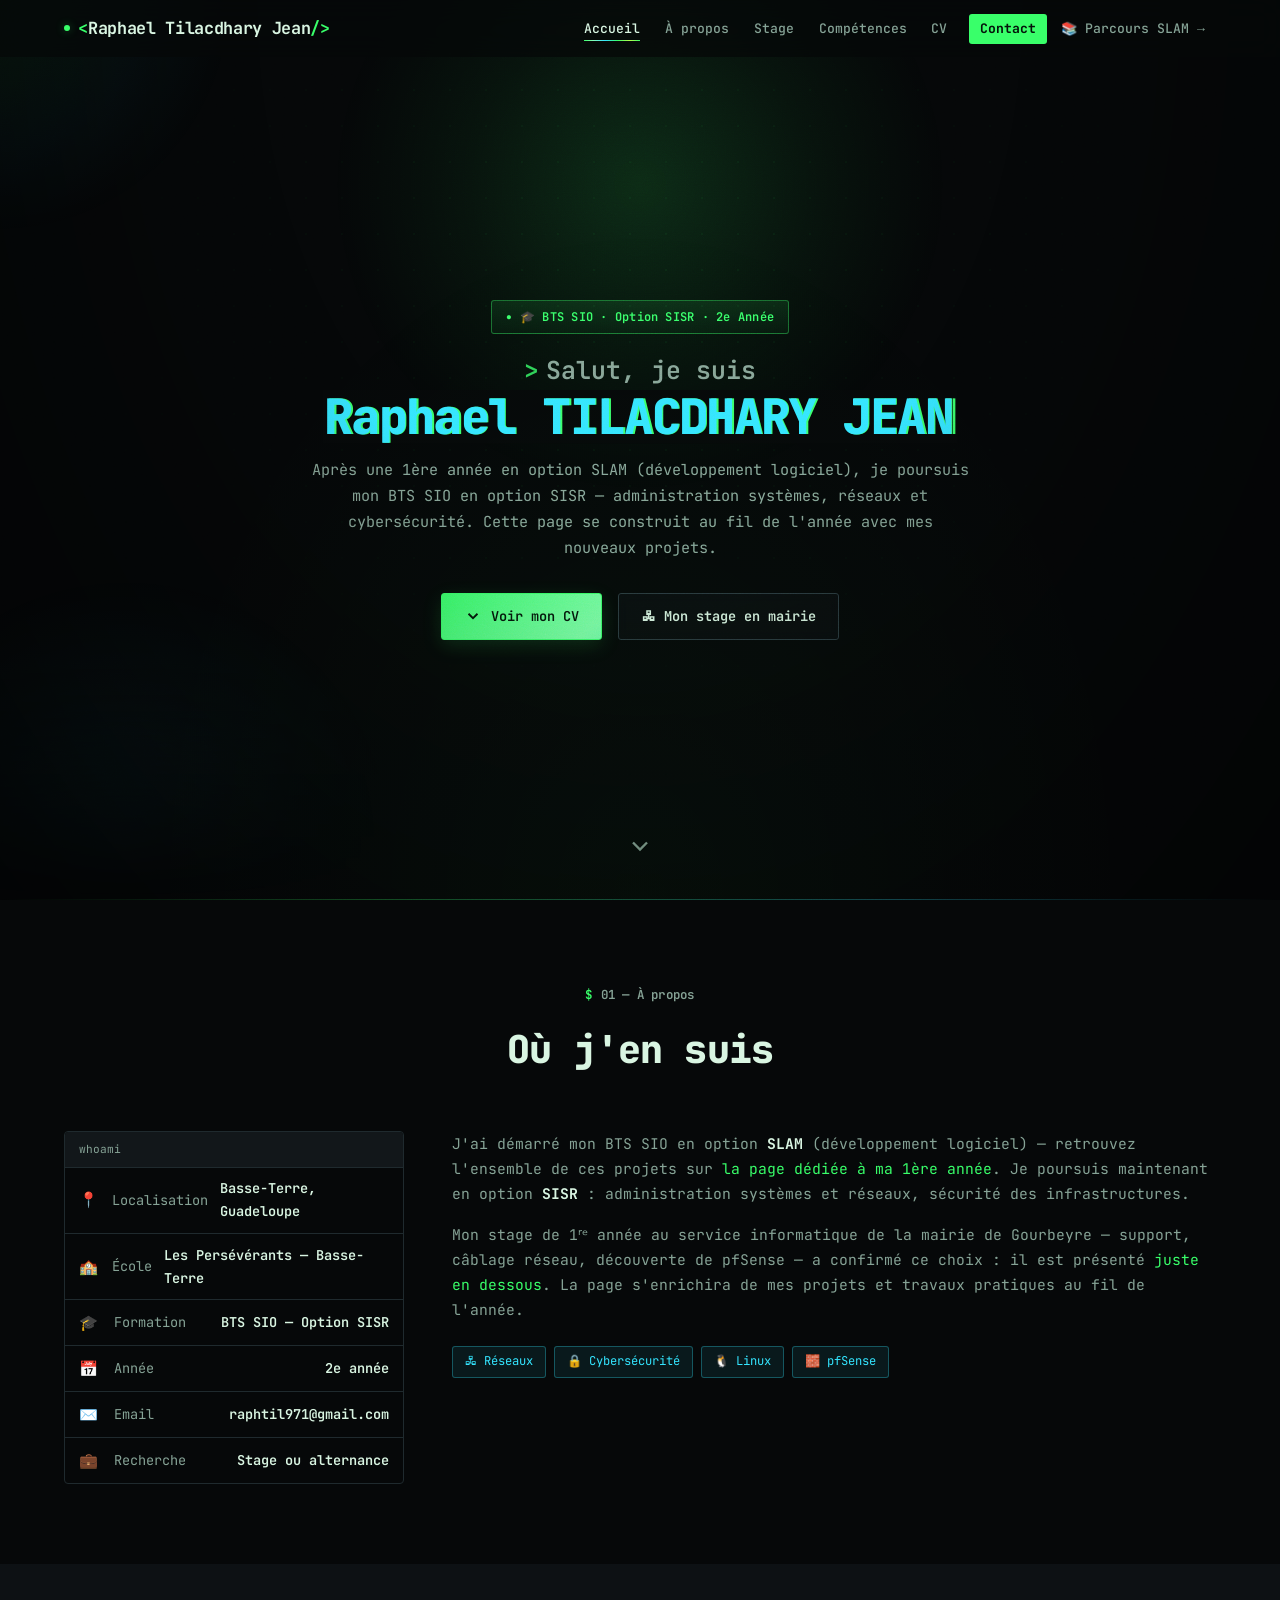
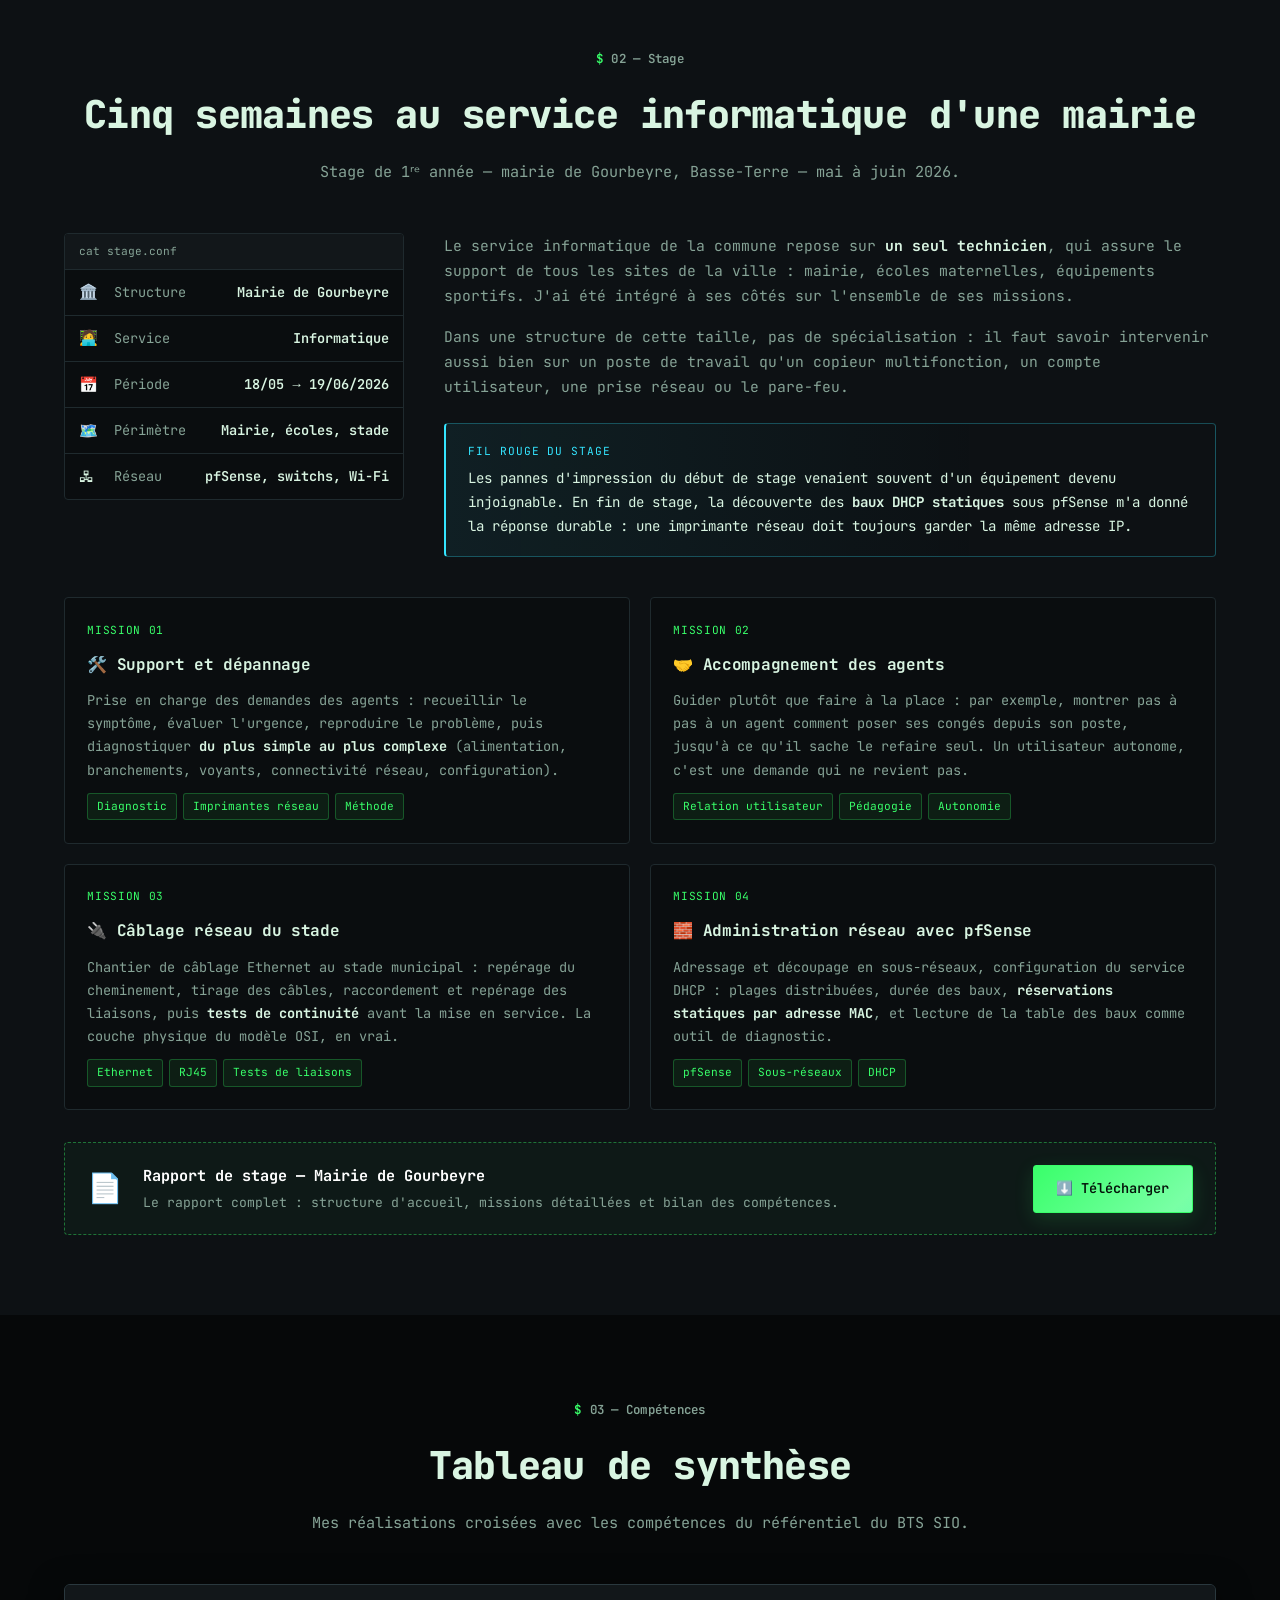
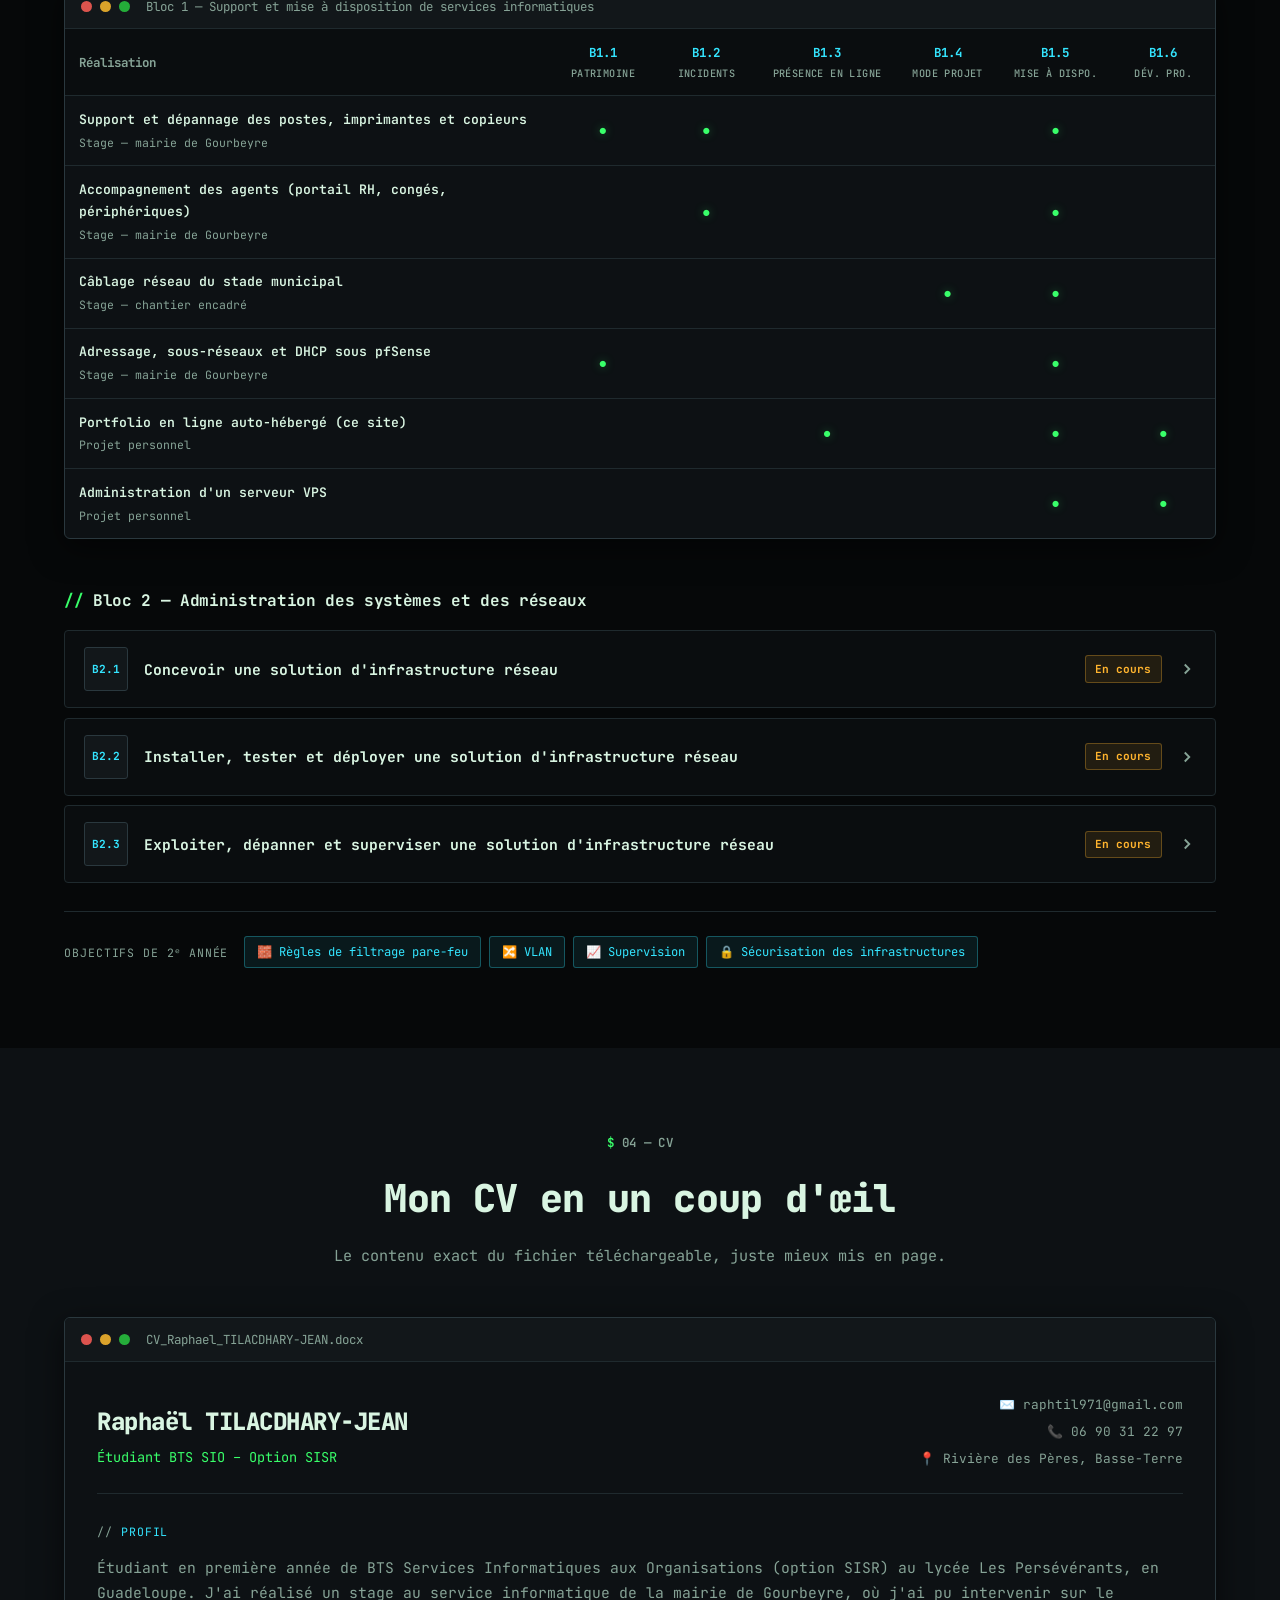
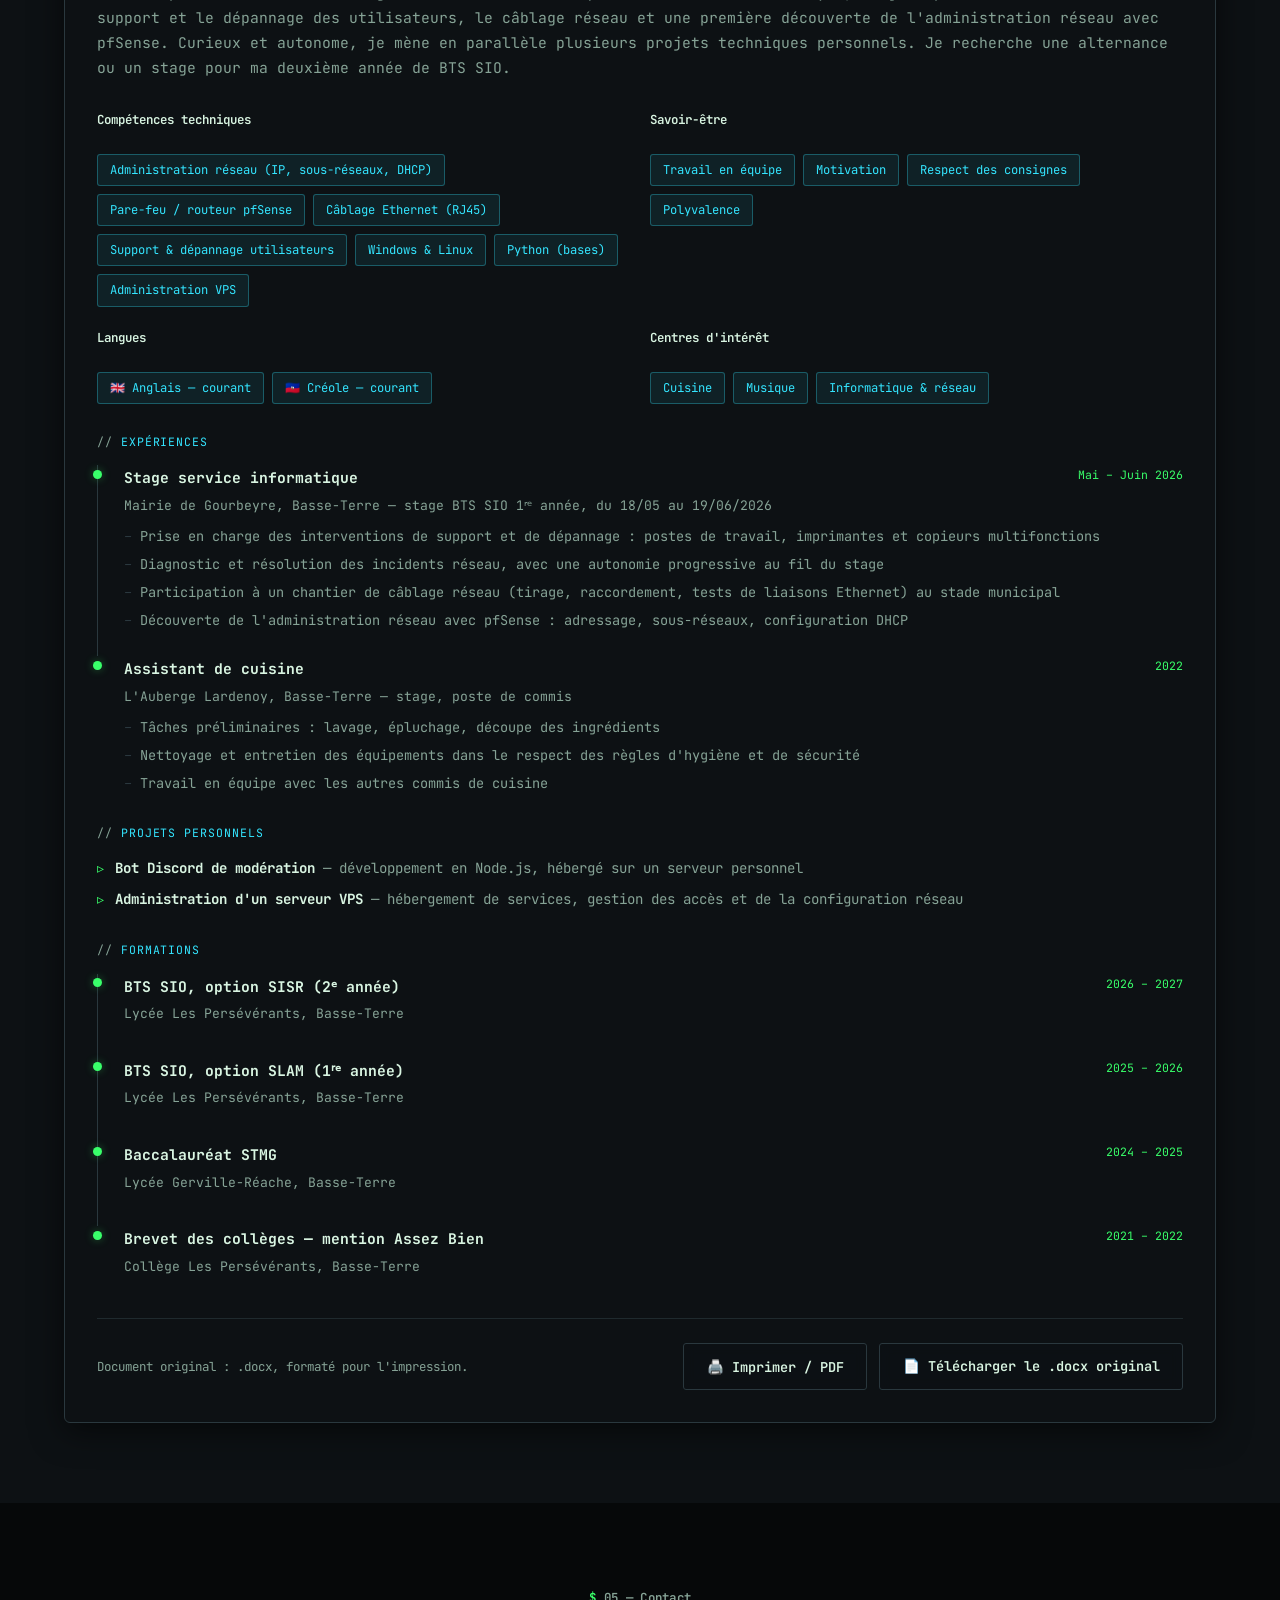
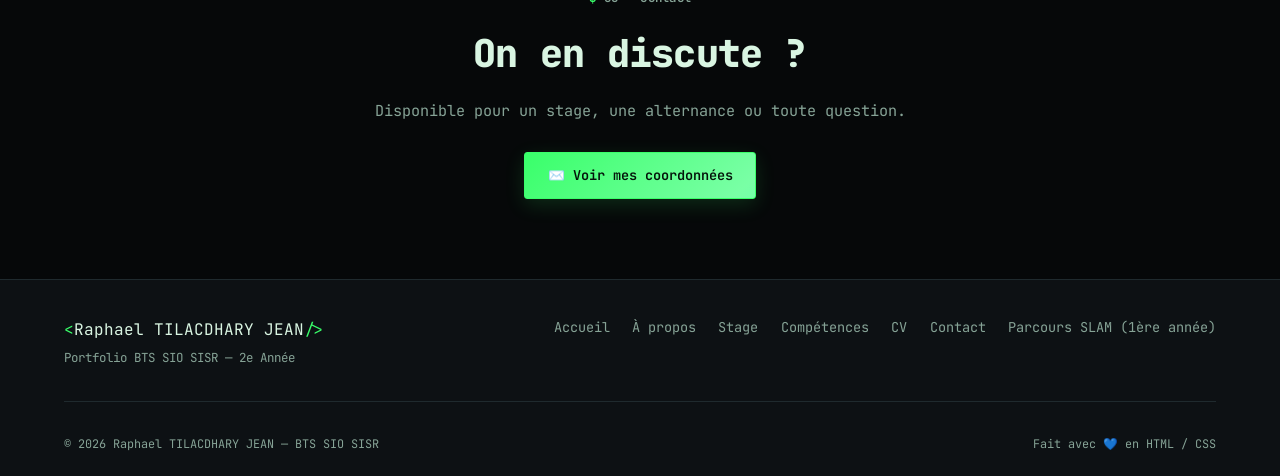
==== commit 96dcb6d5: "Correctifs issus de la recette multi-pages - Adresse d'exemple (votre@email.tld) de la config n'écra" ====
--- a/sisr/index.html
+++ b/sisr/index.html
@@ -131,7 +131,7 @@
               <strong><a href="mailto:raphtil971@gmail.com">raphtil971@gmail.com</a></strong>
             </div>
             <div class="profile-row">
-              <span>💼</span><span>Recherche</span><strong>Stage (à préciser)</strong>
+              <span>💼</span><span>Recherche</span><strong>Stage ou alternance</strong>
             </div>
           </div>
         </div>
--- a/css/style.css
+++ b/css/style.css
@@ -350,6 +350,7 @@
 .nav-logo {
   font-size: 1.05rem;
   font-weight: 700;
+  white-space: nowrap;
   color: var(--text) !important;
   letter-spacing: -0.02em;
   position: relative;
@@ -959,10 +960,10 @@
   backdrop-filter: blur(6px);
   z-index: 500;
   display: flex; align-items: center; justify-content: center;
-  opacity: 0; pointer-events: none;
-  transition: opacity 0.2s ease;
-}
-.cm-overlay.active { opacity: 1; pointer-events: all; }
+  opacity: 0; pointer-events: none; visibility: hidden;
+  transition: opacity 0.2s ease, visibility 0s linear 0.2s;
+}
+.cm-overlay.active { opacity: 1; pointer-events: all; visibility: visible; transition: opacity 0.2s ease, visibility 0s; }
 .cm-box {
   background: var(--bg-2);
   border: 1px solid var(--border-2);
@@ -996,6 +997,7 @@
   font-size: 0.68rem; font-weight: 700;
   white-space: nowrap; text-transform: uppercase; letter-spacing: 0.04em;
 }
+.cm-badge:empty { display: none; }
 .cm-meta { font-family: var(--font); font-size: 0.74rem; color: var(--muted); white-space: nowrap; }
 .cm-actions { display: flex; gap: 0.5rem; flex-shrink: 0; }
 .cm-btn {
@@ -1156,8 +1158,16 @@
 .ref-row-title { flex: 1; font-weight: 700; font-size: 0.92rem; }
 .ref-row-chevron { color: var(--muted); transition: transform var(--trans), color var(--trans); flex-shrink: 0; }
 .ref-row-wrap.open .ref-row-chevron { transform: rotate(90deg); color: var(--neon); }
-.ref-row-details { max-height: 0; overflow: hidden; transition: max-height 0.35s ease; }
-.ref-row-wrap.open .ref-row-details { max-height: 320px; }
+/* visibility en plus de max-height : fermé, le contenu (liens, boutons de
+   preuves) sort aussi de l'ordre de tabulation et des lecteurs d'écran. */
+.ref-row-details {
+  max-height: 0; overflow: hidden; visibility: hidden;
+  transition: max-height 0.35s ease, visibility 0s linear 0.35s;
+}
+.ref-row-wrap.open .ref-row-details {
+  max-height: 320px; visibility: visible;
+  transition: max-height 0.35s ease, visibility 0s;
+}
 .ref-row-details-inner { padding: 0 1.2rem 1.2rem 4.35rem; }
 .ref-row-details-inner p { font-size: 0.85rem; color: var(--muted); margin-bottom: 0.75rem; }
 
@@ -1303,7 +1313,8 @@
   box-shadow: 0 10px 30px rgba(0,0,0,0.5), 0 0 24px var(--neon-glow);
   transition: transform 0.4s cubic-bezier(.34,1.56,.64,1);
 }
-#updateBanner.show { transform: translate(-50%, 0); }
+#updateBanner { visibility: hidden; }
+#updateBanner.show { transform: translate(-50%, 0); visibility: visible; }
 #updateBanner .spin {
   width: 13px; height: 13px;
   border: 2px solid var(--border-2);
@@ -1485,7 +1496,7 @@
 .hub-menu-item:hover { background: var(--surface-2); padding-left: 1.75rem; }
 .hub-menu-item:hover .hub-menu-arrow { transform: translateX(4px); opacity: 1; }
 .hub-menu-num {
-  font-family: var(--font); font-size: 0.72rem; color: var(--border-2);
+  font-family: var(--font); font-size: 0.72rem; color: #5b7569;
   width: 1.6rem; flex-shrink: 0;
 }
 .hub-menu-icon {
@@ -1510,7 +1521,10 @@
   .cyber-grid    { grid-template-columns: repeat(2, 1fr); }
 }
 
-@media (max-width: 768px) {
+/* Menu hamburger jusqu'à 1080px (et plus seulement 768px) : entre 769 et
+   ~1015px, les 7 liens des pages SLAM ne tenaient pas sur une ligne — le
+   logo passait sur deux lignes et la barre doublait de hauteur. */
+@media (max-width: 1080px) {
   .nav-toggle { display: flex; }
   .nav-links {
     position: absolute; top: 100%; left: 0; right: 0;
@@ -1520,7 +1534,9 @@
   .nav-links.open { display: flex; }
   .nav-link { width: 100%; display: block; }
   .nav-cta  { margin-left: 0; }
-
+}
+
+@media (max-width: 768px) {
   .section { padding: 3rem 0; }
   .section-head h2 { font-size: 1.6rem; }
   .section-sub { font-size: 0.88rem; }
